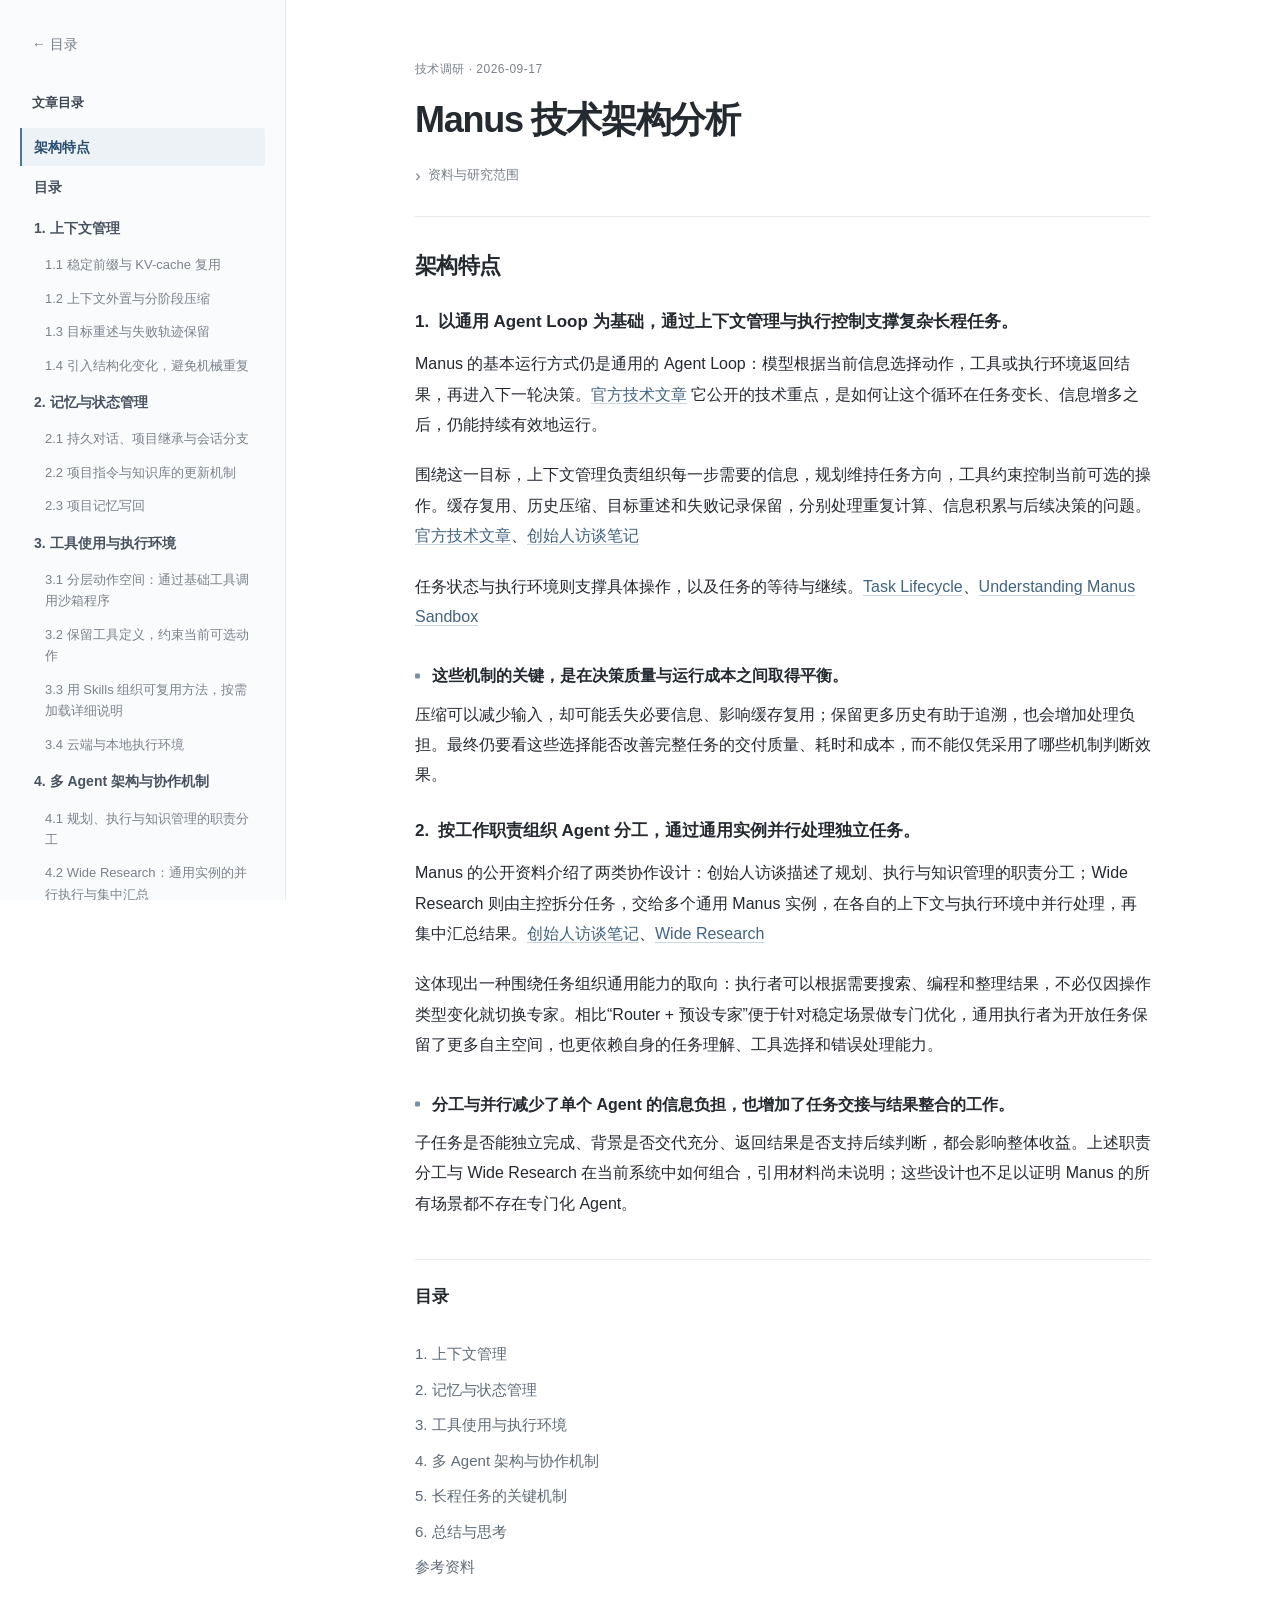
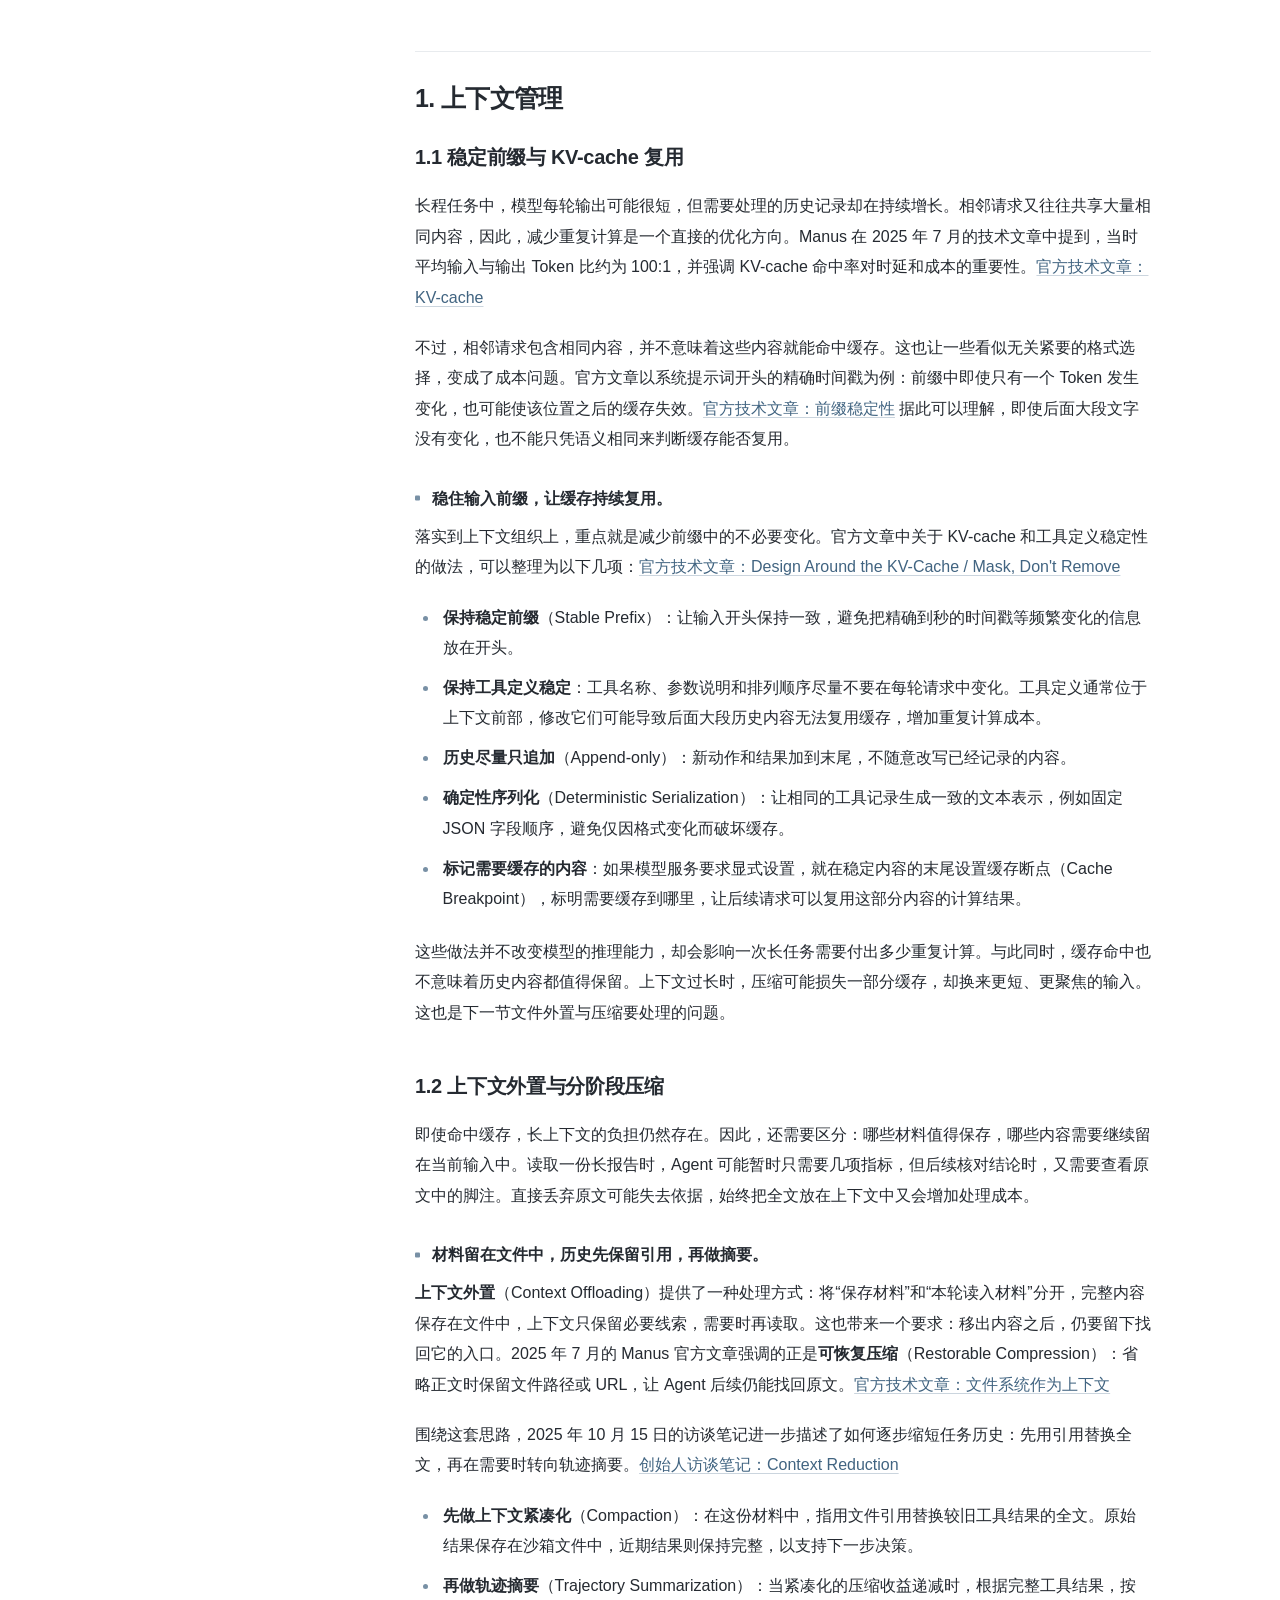
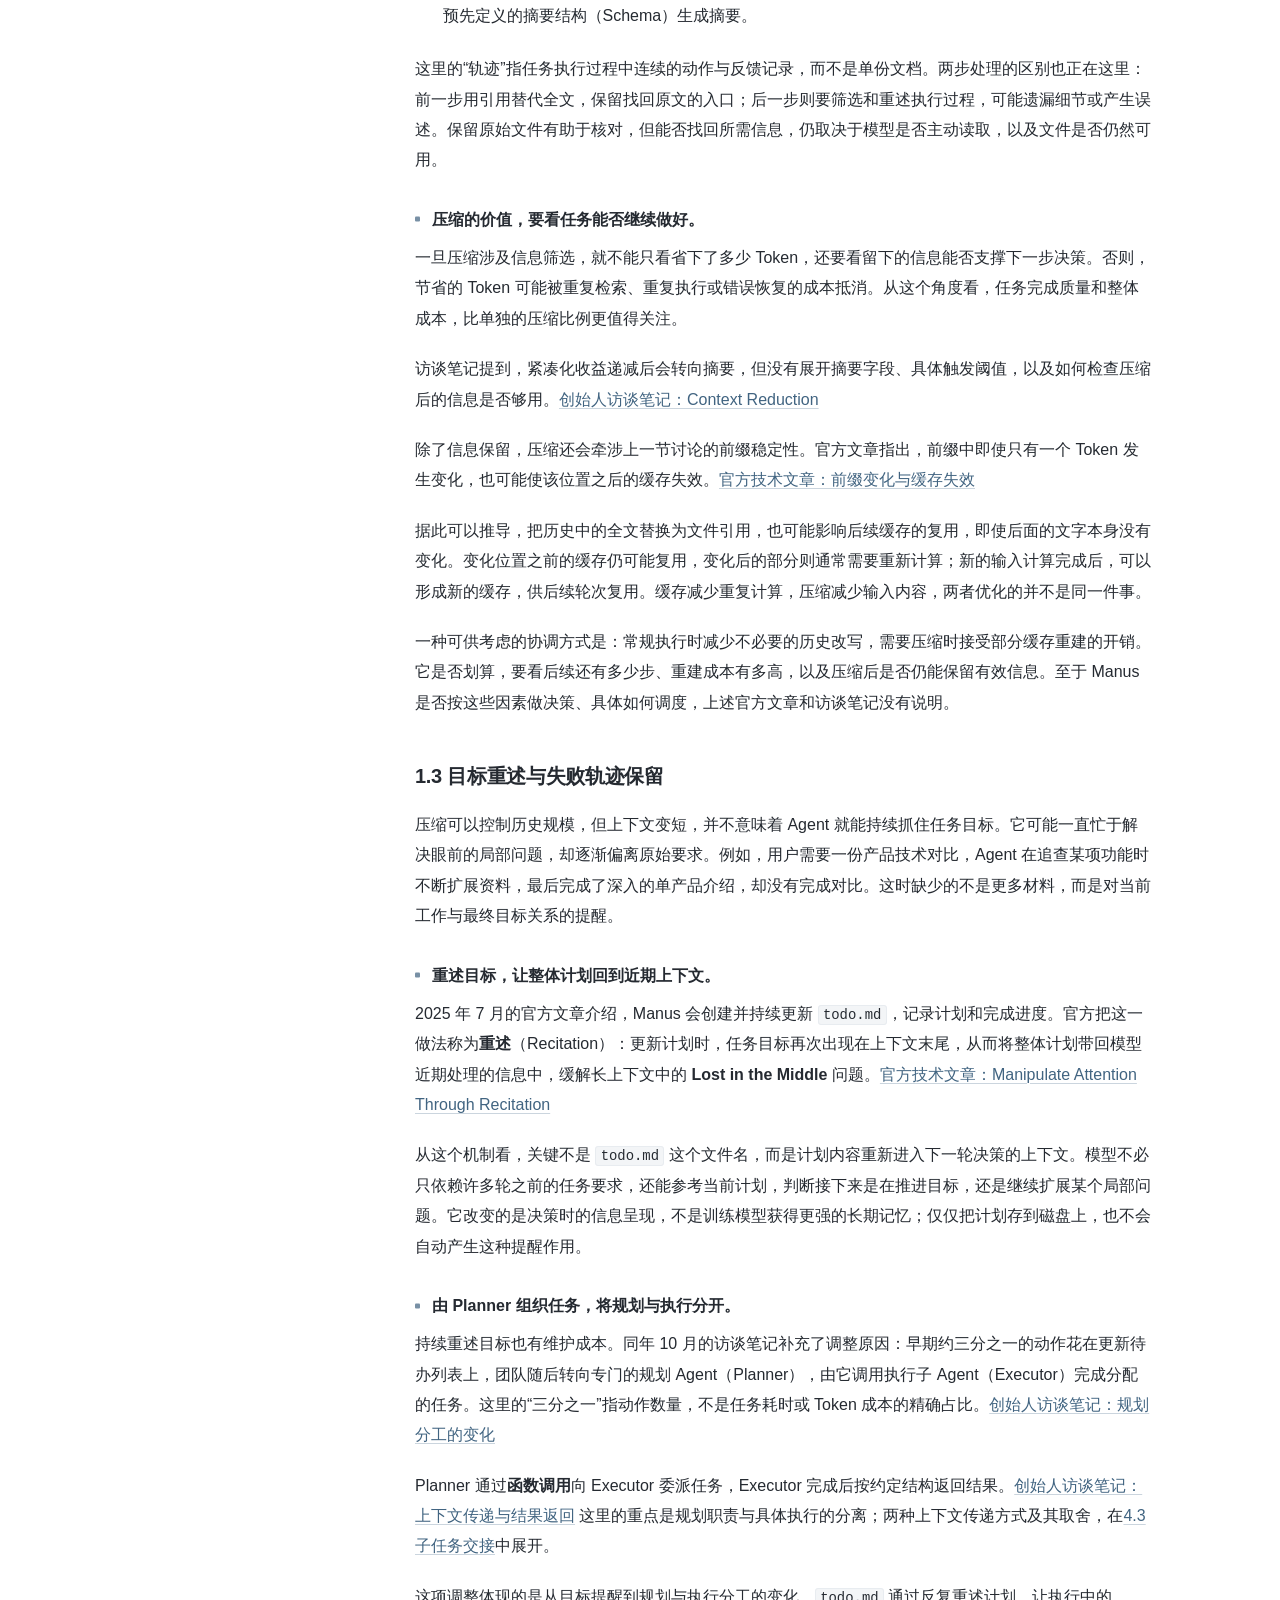
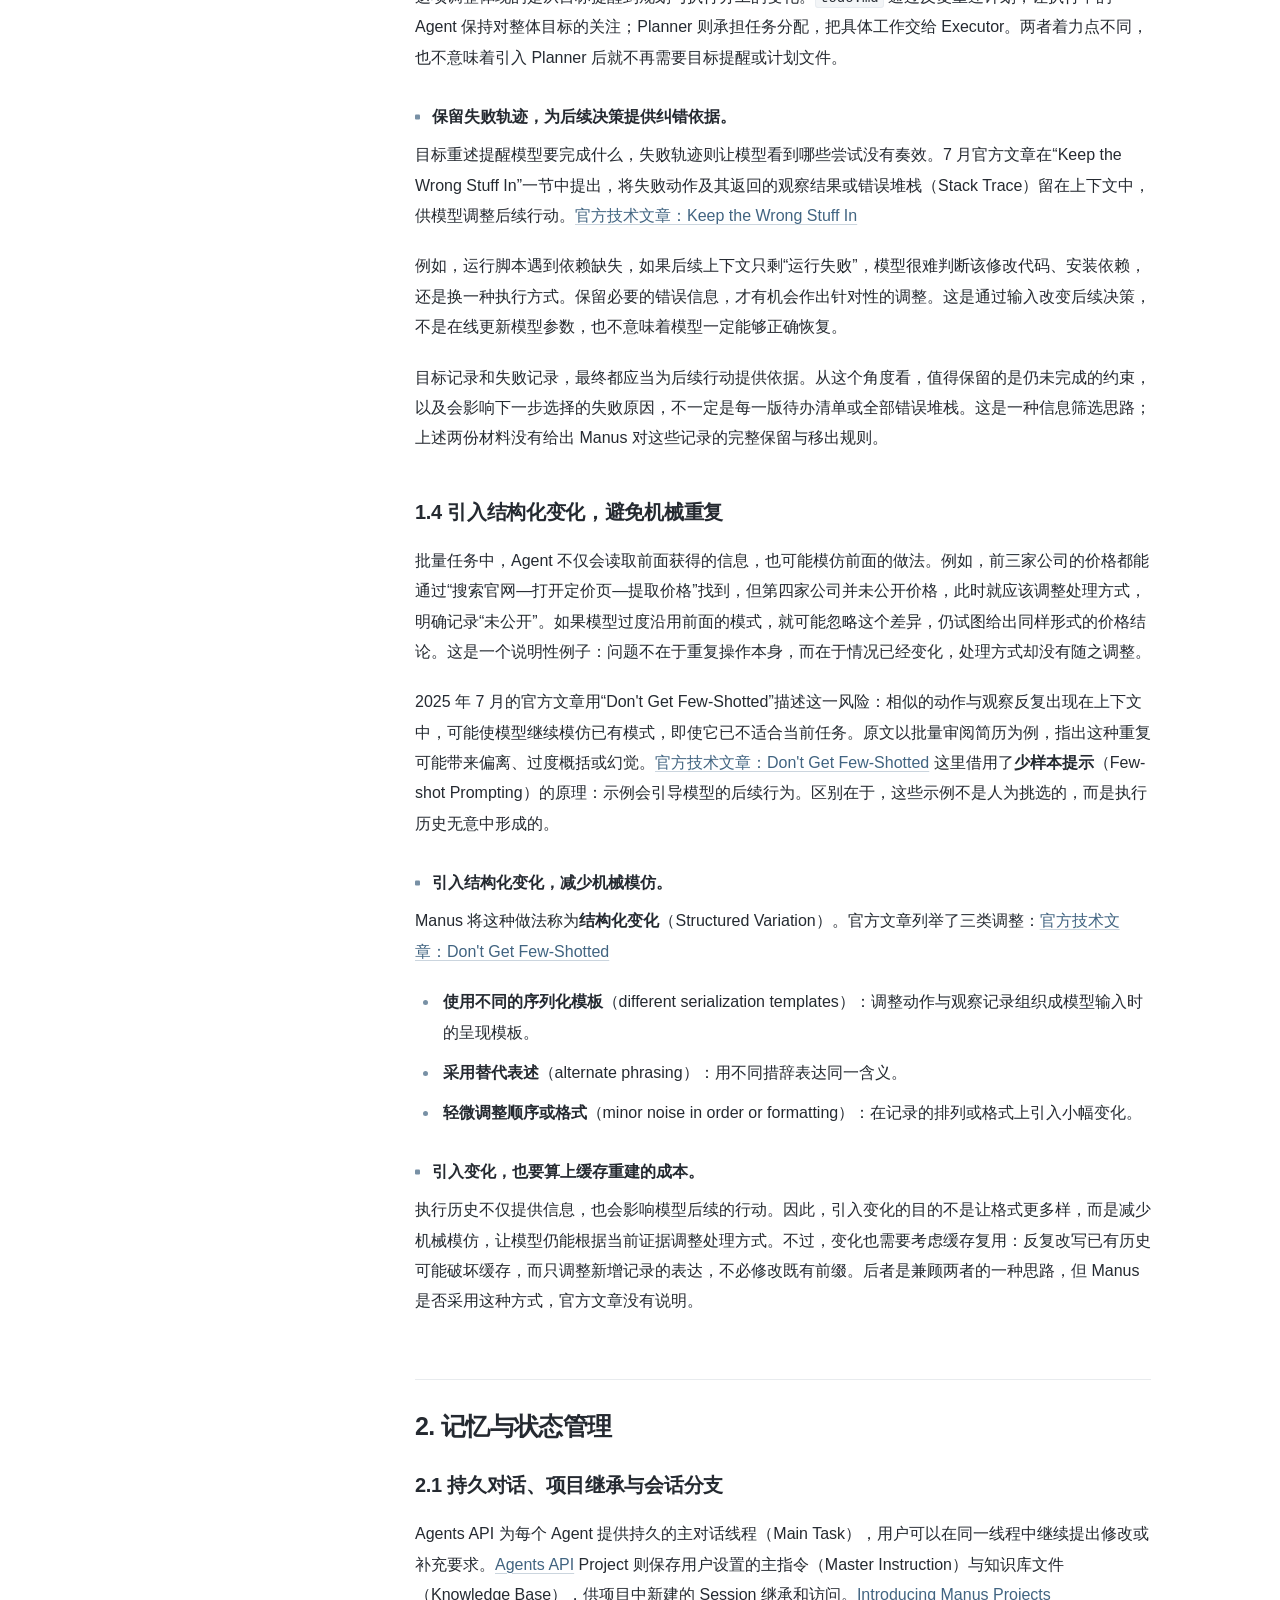
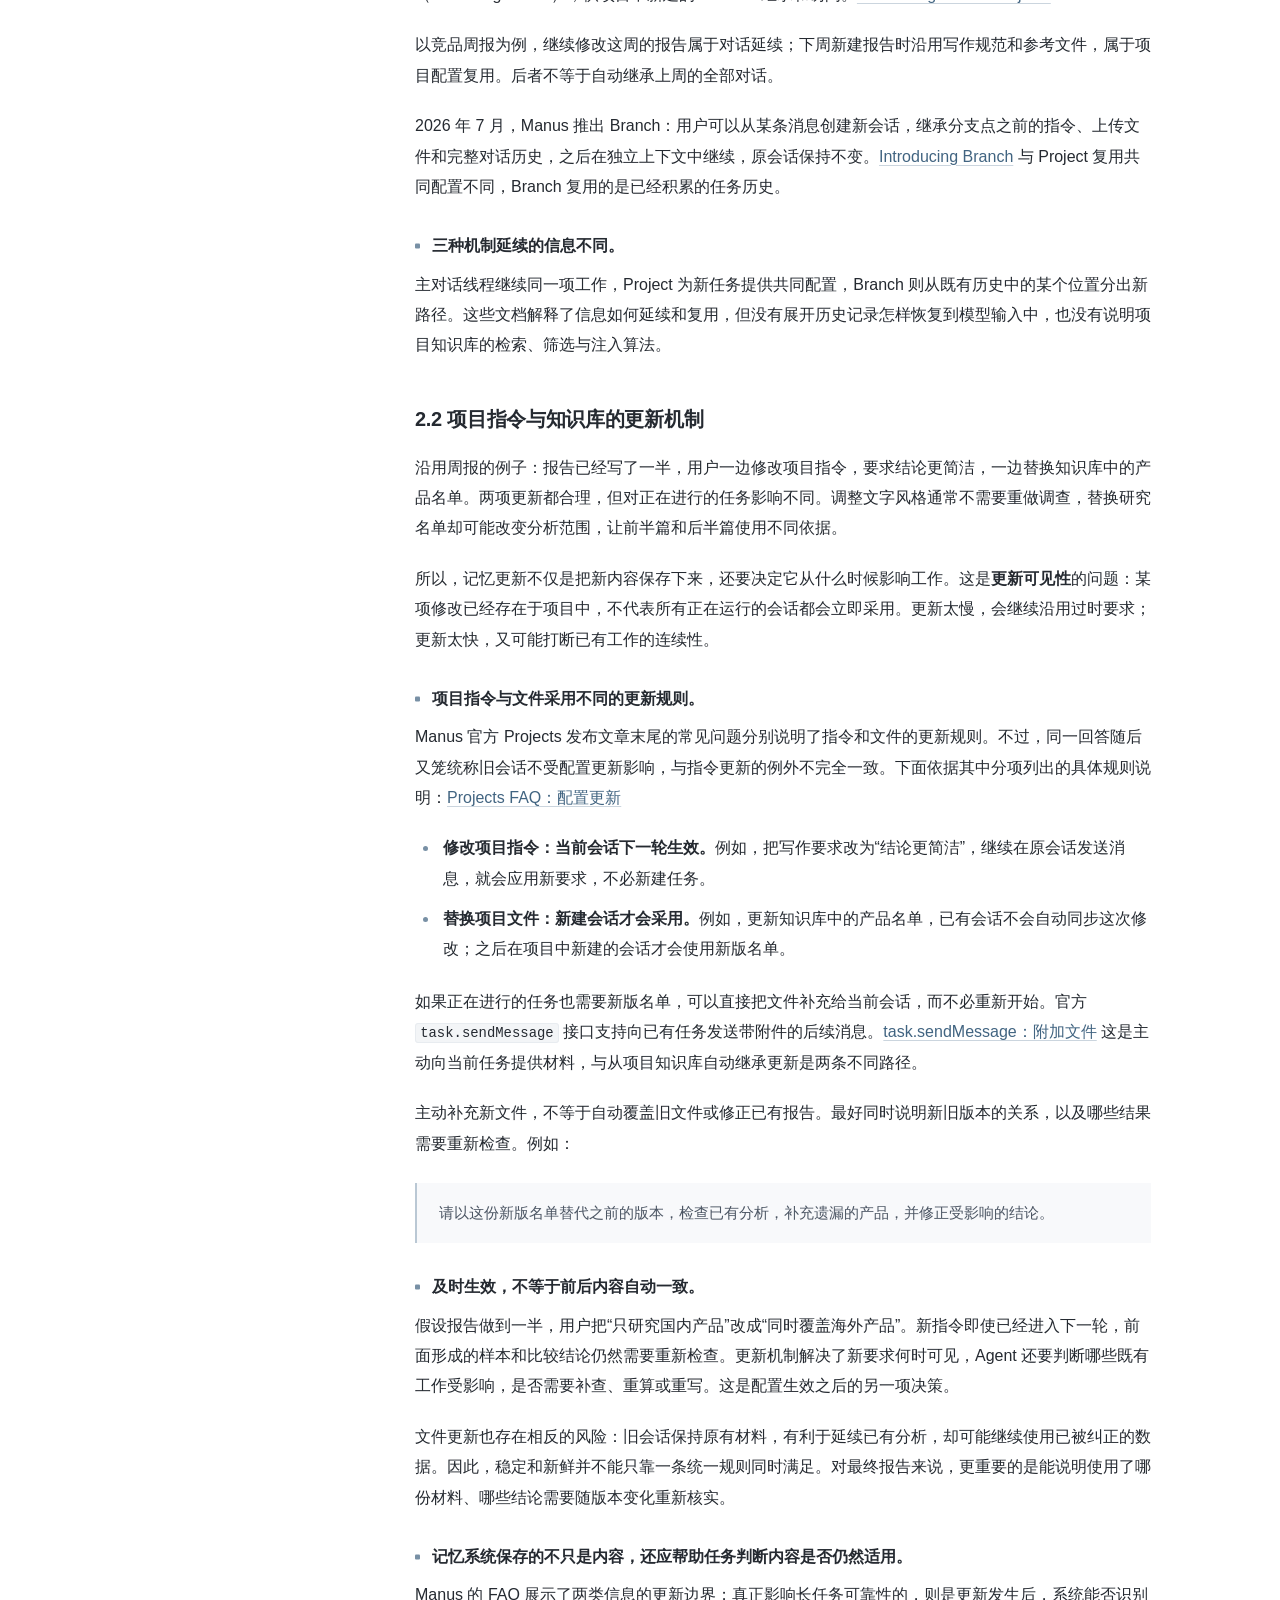
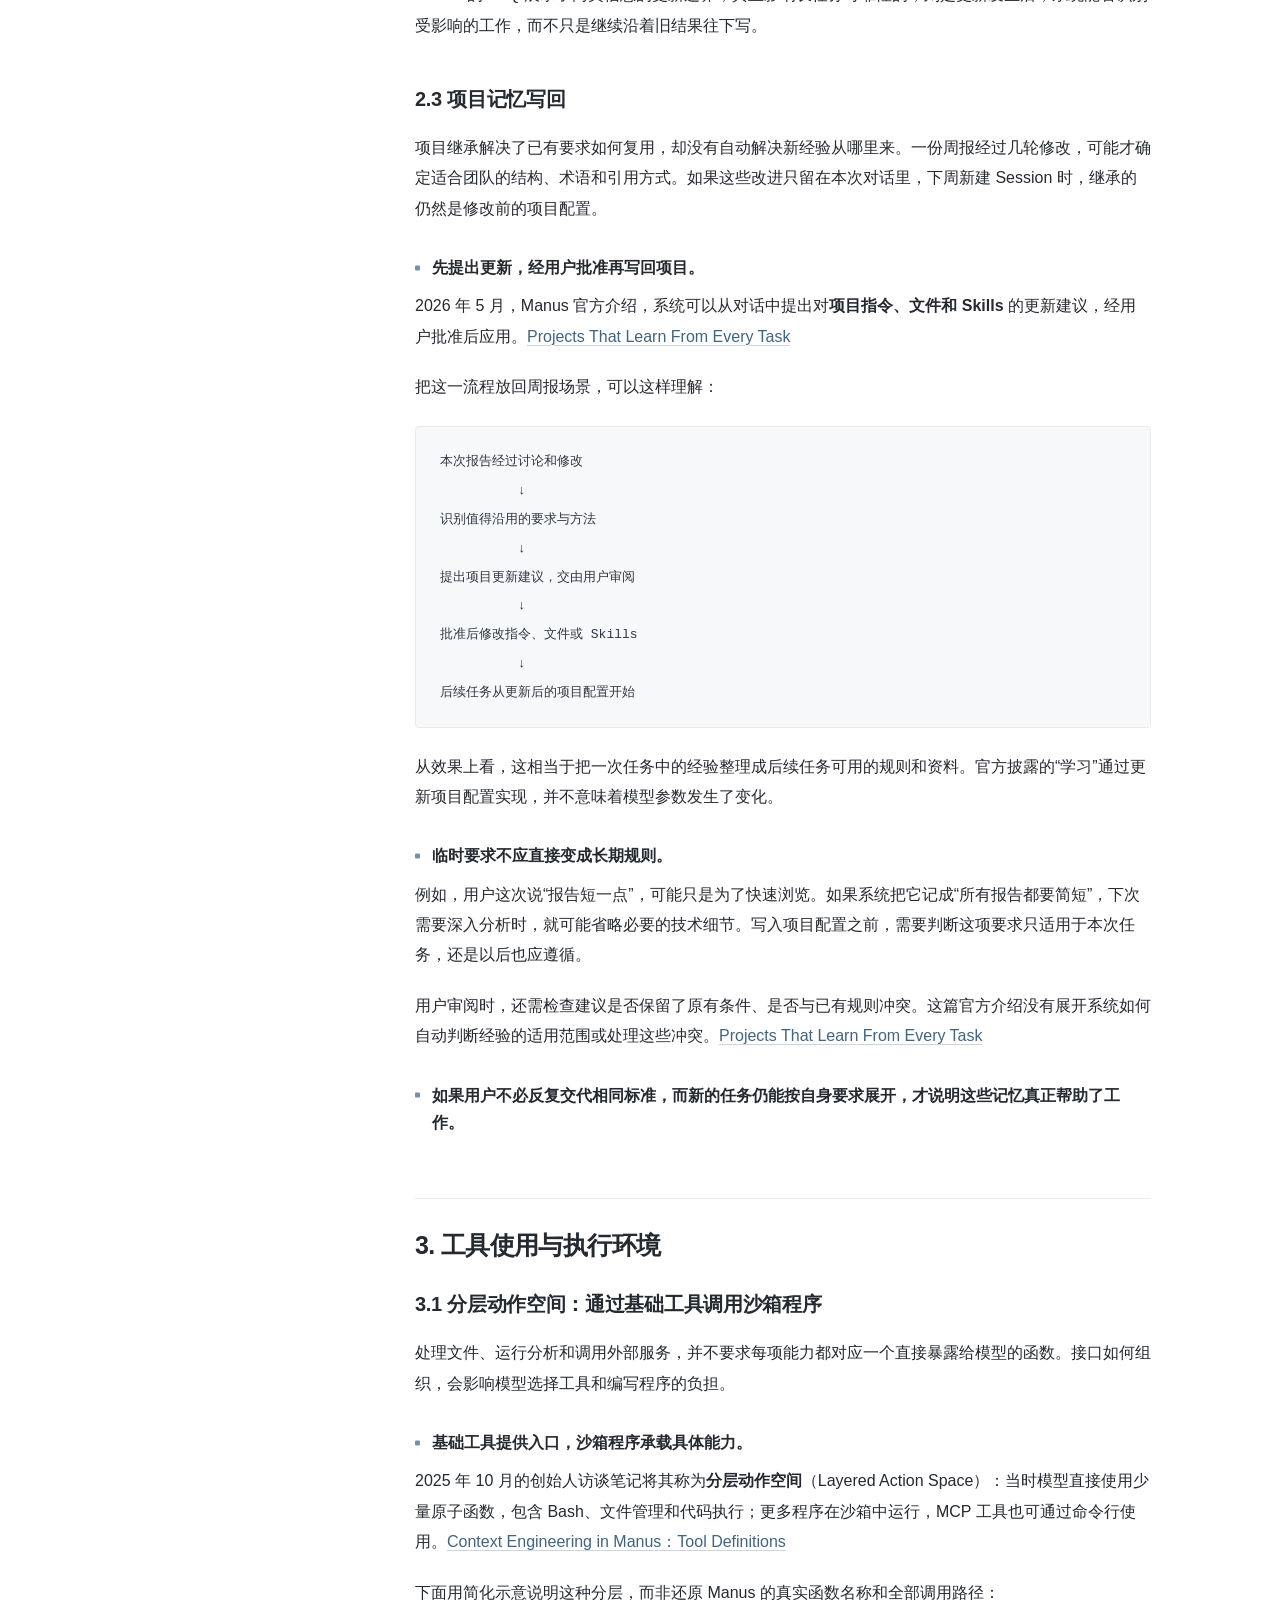
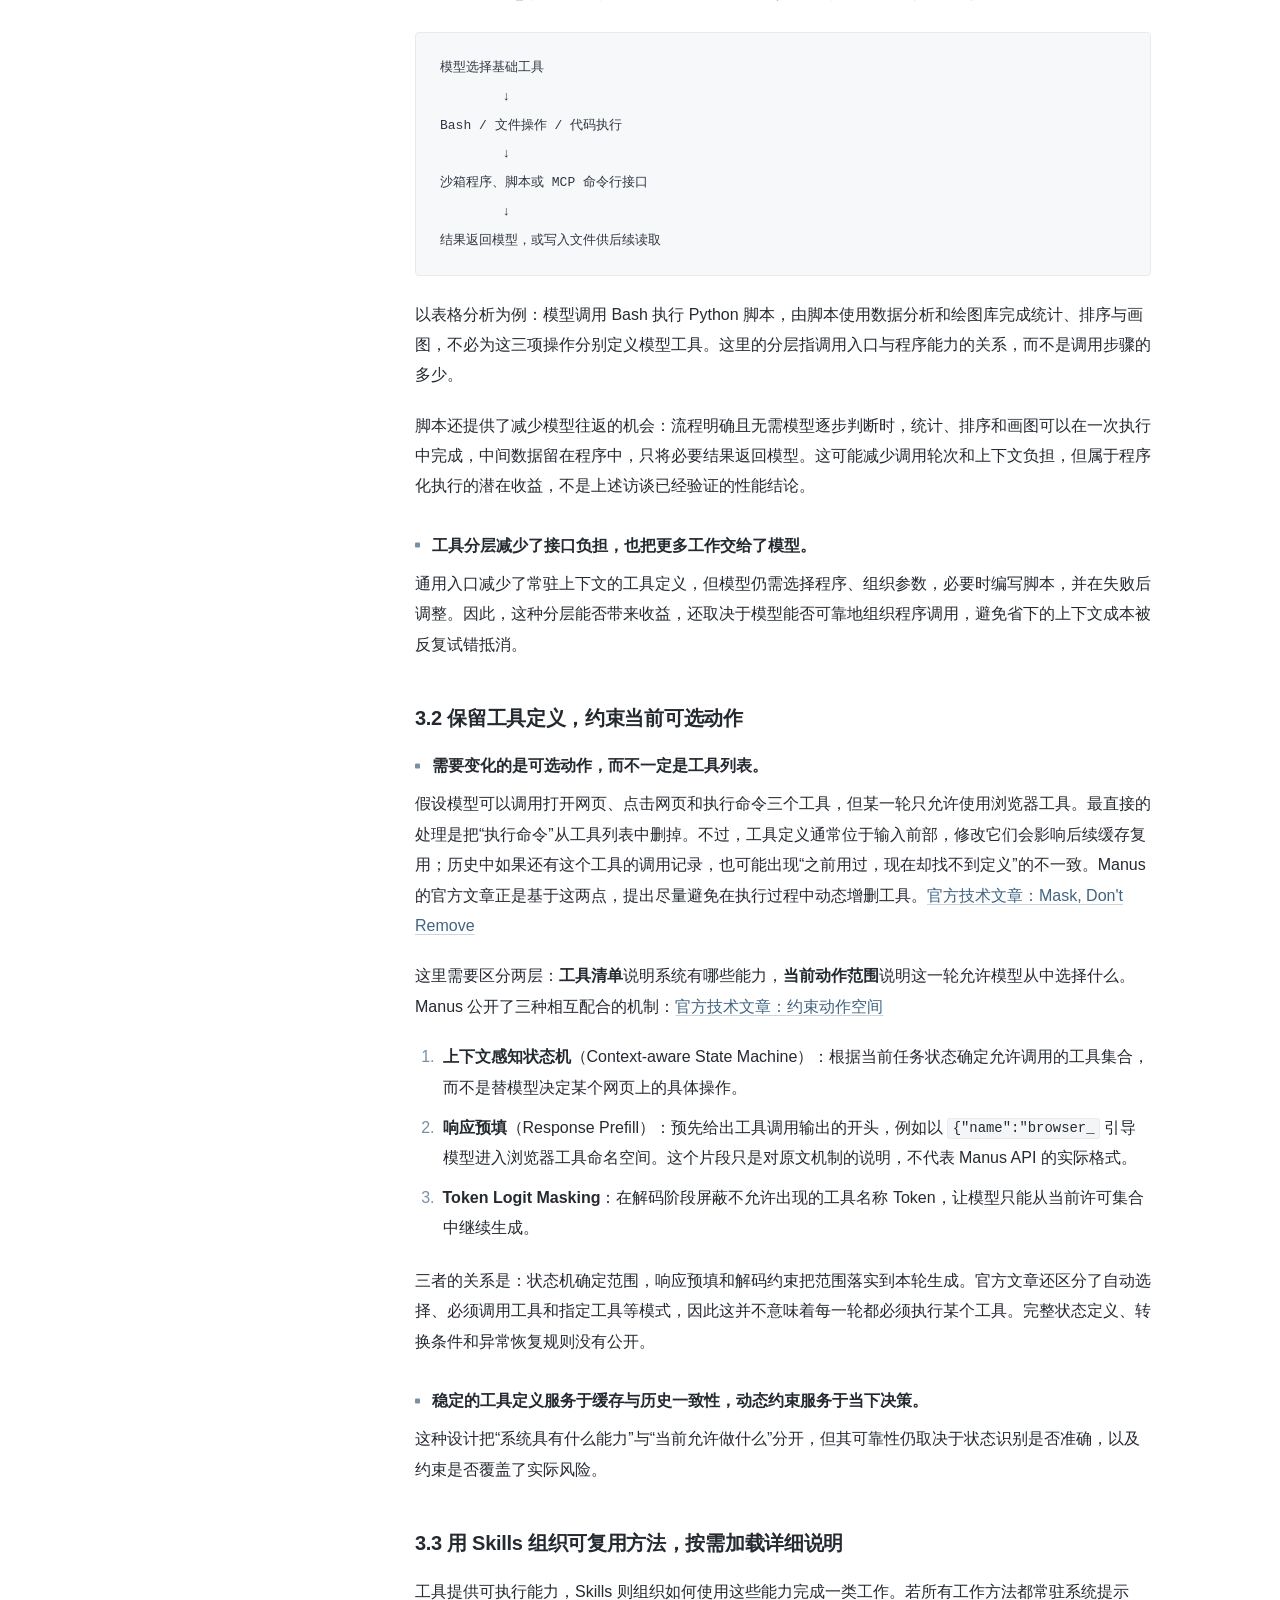
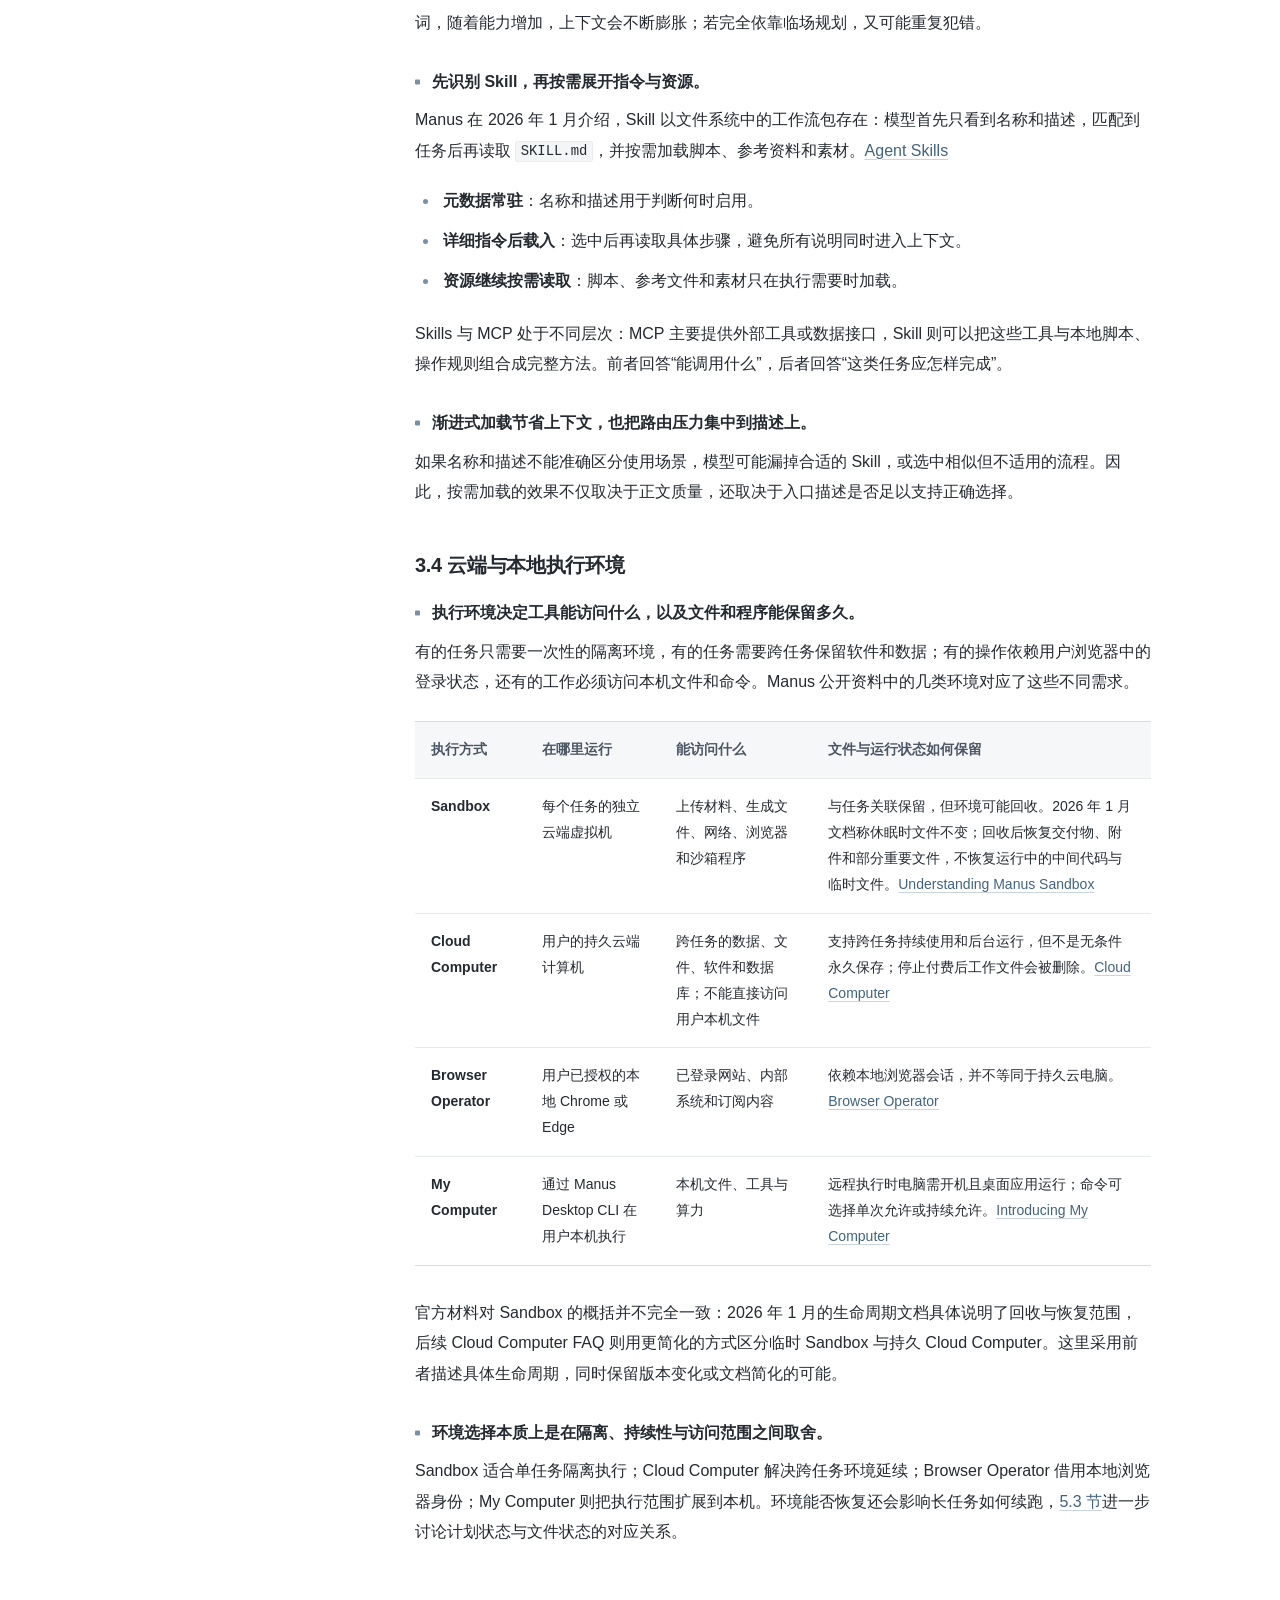
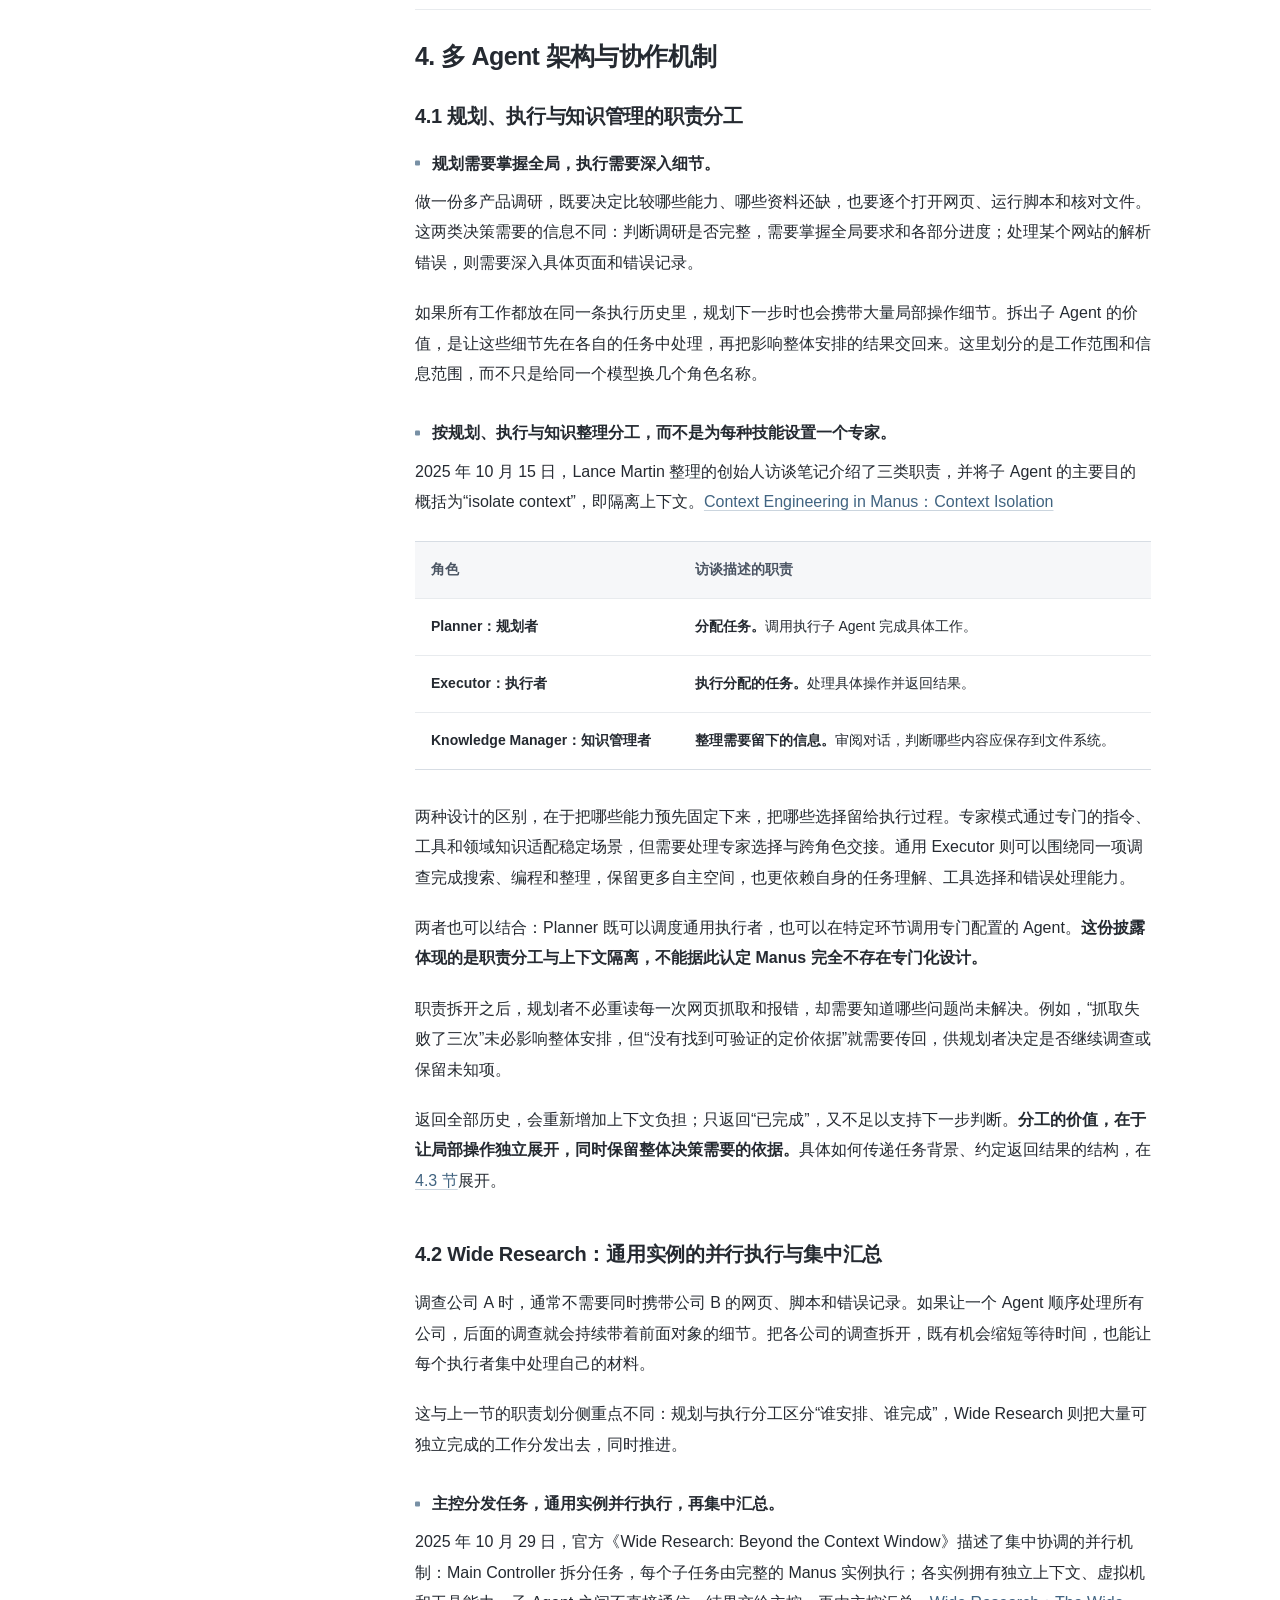
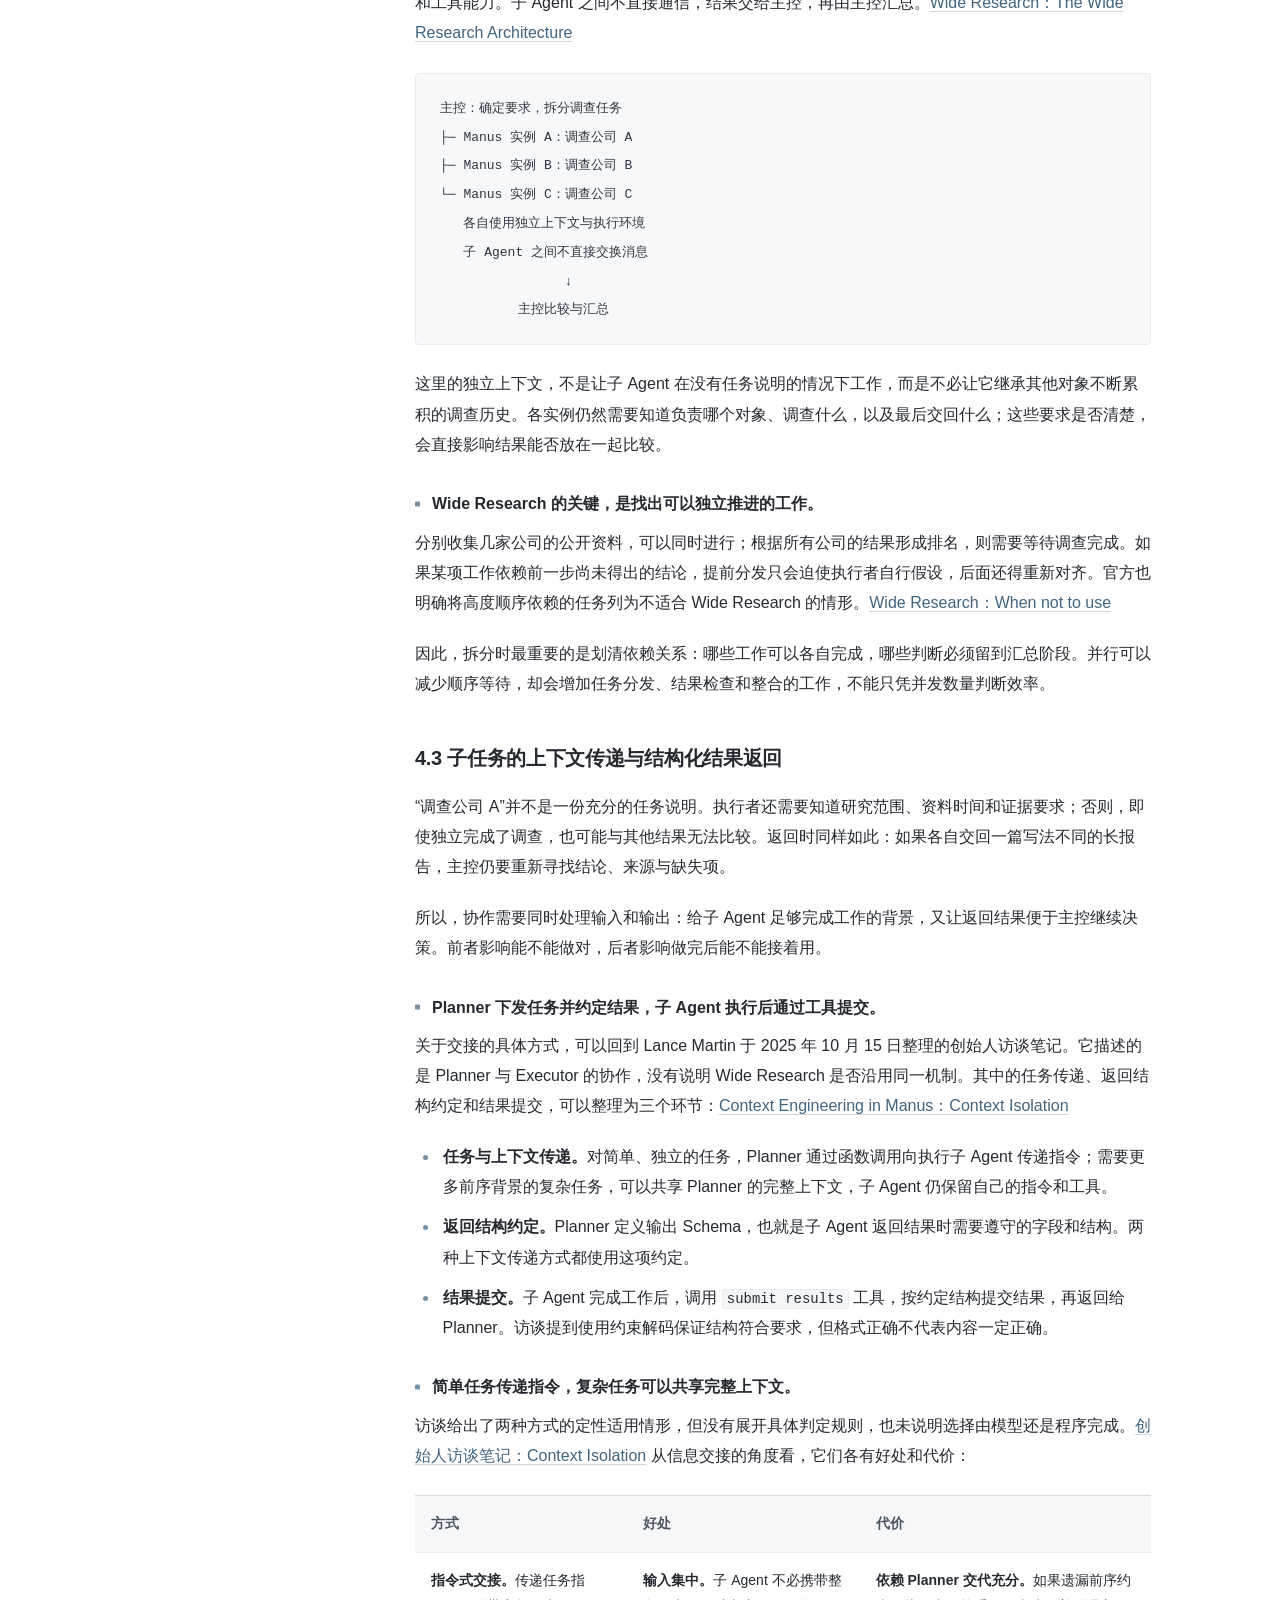
==== manus/manus.html @ bad1321a "Rename manus.html to manus/manus.html" ====
<!doctype html>
<html lang="zh-CN">
<head>
  <meta charset="utf-8">
  <meta name="viewport" content="width=device-width, initial-scale=1">
  <meta name="description" content="Manus 技术架构分析：上下文、记忆、工具、执行环境、多 Agent 与长程任务机制。">
  <title>Manus 技术架构分析</title>
  <style>
    :root{--bg:#fff;--sidebar:#f7f8fa;--ink:#20242a;--muted:#6b7280;--line:#e5e7eb;--accent:#2563eb;--soft:#f4f7fb;--code:#f3f4f6;--sans:"PingFang SC","Noto Sans SC","Microsoft YaHei",sans-serif}
    *{box-sizing:border-box}html{scroll-behavior:smooth;scroll-padding-top:24px}body{margin:0;background:var(--bg);color:var(--ink);font-family:var(--sans);font-size:16px;line-height:1.78}
    .progress{position:fixed;inset:0 auto auto 0;height:2px;width:0;background:var(--accent);z-index:50}
    .layout{display:grid;grid-template-columns:340px minmax(0,1fr);min-height:100vh}
    aside{position:sticky;top:0;height:100vh;padding:28px 22px;background:var(--sidebar);border-right:1px solid var(--line);overflow:auto}
    .brand{margin-bottom:24px}.mark{display:none}.brand strong{font-size:15px;font-weight:650}.brand small{display:block;color:var(--muted);font-size:12px;margin-top:2px}
    .side-label{margin:20px 0 8px;color:#9ca3af;font-size:11px;font-weight:600;letter-spacing:.08em;text-transform:uppercase}.toc{display:flex;flex-direction:column}.toc a{display:block;color:#667085;text-decoration:none;border-left:2px solid transparent;padding:6px 8px 6px 11px;font-size:13px;line-height:1.45;white-space:nowrap;overflow:hidden;text-overflow:ellipsis}.toc a.sub{padding-left:22px;font-size:12px}.toc a:hover,.toc a.active{color:var(--accent);border-color:var(--accent);background:#edf3ff}
    .side-actions{margin-top:22px}.side-actions button{width:100%;background:#fff;border:1px solid var(--line);color:#4b5563;border-radius:5px;padding:8px;font:inherit;font-size:12px;cursor:pointer}.side-actions button:hover{border-color:#b7c2d0;color:var(--ink)}
    main{min-width:0;padding:64px 6vw 100px}.article{max-width:800px;margin:0 auto}
    .document-header{padding-bottom:34px;border-bottom:1px solid var(--line);margin-bottom:42px}.eyebrow{margin:0 0 12px;color:var(--accent);font-size:13px;font-weight:600}.scope{margin:18px 0 0;max-width:740px;color:var(--muted);font-size:14px;line-height:1.7}.scope strong{color:#4b5563}
    h1{font-size:clamp(2rem,4vw,2.8rem);font-weight:700;letter-spacing:-.035em;line-height:1.22;margin:0}
    h2{font-size:1.65rem;line-height:1.35;margin:72px 0 24px;padding-top:16px;border-top:1px solid var(--line)}h2::before{content:attr(data-index);display:inline-block;color:#9ca3af;font:600 12px/1 var(--sans);letter-spacing:.06em;margin-right:10px;vertical-align:middle}
    h3{font-size:1.18rem;line-height:1.45;margin:48px 0 16px}p{margin:0 0 1.2em}strong{font-weight:650}
    a{color:#1d4ed8;text-decoration-color:#bfdbfe;text-underline-offset:3px}a:hover{text-decoration-color:currentColor}
    blockquote{margin:24px 0;padding:14px 18px;border-left:3px solid #9ca3af;background:var(--soft);color:#4b5563}blockquote p:last-child{margin-bottom:0}
    ul,ol{padding-left:1.45rem;margin:0 0 1.4rem}li{padding-left:.22rem;margin:.4rem 0}li::marker{color:#9ca3af}
    code{font-family:"SFMono-Regular",Consolas,monospace;font-size:.88em;background:var(--code);border-radius:4px;padding:.15em .36em}pre{background:#f6f7f9;color:#303641;padding:20px;border:1px solid var(--line);border-radius:6px;overflow:auto;line-height:1.65;margin:24px 0}pre code{background:transparent;padding:0;font-size:13px}
    .table-wrap{overflow:auto;margin:24px 0 32px;border:1px solid var(--line);border-radius:6px}table{width:100%;border-collapse:collapse;min-width:620px;font-size:.91rem;line-height:1.6}th{background:#f6f7f9;text-align:left;font-weight:650}th,td{padding:12px 14px;border-bottom:1px solid var(--line);vertical-align:top}tbody tr:last-child td{border-bottom:0}
    #架构特点{margin-top:0;border-top:0;padding-top:0;font-size:1.4rem}.insight-list{list-style:none;padding:0;margin:30px 0 10px}.insight-list>li{padding:0;color:var(--ink);font-size:1.05rem}.insight-list>li::before{content:attr(data-index);display:inline-block;margin-right:10px;color:var(--accent);font-size:12px;font-weight:700}.insight-list+ p{margin-top:0}#目录{font-size:1.1rem;margin-top:54px}#目录+ul{columns:2;column-gap:30px;padding-left:1.2rem;font-size:14px}
    .backtop{position:fixed;right:22px;bottom:22px;width:38px;height:38px;border:1px solid var(--line);border-radius:50%;background:#fff;color:#4b5563;cursor:pointer;opacity:0;transform:translateY(8px);transition:.2s}.backtop.show{opacity:1;transform:none}
    @media(max-width:900px){.layout{display:block}aside{position:relative;height:auto;padding:15px 20px;border-right:0;border-bottom:1px solid var(--line)}.brand{margin:0}.side-label,.toc{display:none}.side-actions{position:absolute;right:16px;top:8px;margin:0;width:105px}main{padding:42px 22px 70px}}
    @media(max-width:560px){body{font-size:16px}.brand small{display:none}main{padding:34px 18px 60px}.document-header{padding-bottom:28px;margin-bottom:34px}h1{font-size:2rem}h2{font-size:1.45rem;margin-top:58px}h3{margin-top:40px}.table-wrap{margin-left:-8px;margin-right:-8px}#目录+ul{columns:1}.backtop{right:12px;bottom:12px}}
    @media print{.progress,aside,.backtop{display:none}.layout{display:block}main{padding:0}.article{max-width:none;padding:18mm}a{color:inherit;text-decoration:none}h2,h3{break-after:avoid}.table-wrap,pre,blockquote{break-inside:avoid}}
  
h2+h3{margin-top:28px}h2::before{display:none}.insight-list>li{display:flex;align-items:baseline;gap:.5em}.insight-list>li::before{display:block;flex:none;content:attr(data-index);font:inherit;font-weight:650;color:inherit;margin:0}#目录+ul{columns:1}.home-link{display:block;margin-bottom:22px;color:var(--muted);font-size:14px;text-decoration:none}.contents>summary{display:none}.toc a{white-space:normal;font-size:14px;line-height:1.5}.toc a.sub{font-size:13px}.side-label{font-size:12px}.skip-link{position:fixed;top:-80px;left:12px;z-index:100;background:white;padding:12px}.skip-link:focus{top:8px}a:focus-visible,button:focus-visible,summary:focus-visible{outline:2px solid var(--accent);outline-offset:3px}.backtop:not(.show){visibility:hidden}.article a{overflow-wrap:anywhere}
@media(max-width:900px){.home-link{margin-bottom:10px}.side-actions{top:22px}.contents>summary{display:block;cursor:pointer;font-size:14px;padding-top:12px}.contents .toc{display:flex;margin-top:12px;max-height:45vh;overflow:auto}.contents:not([open]) .toc{display:none}}
/* Reading rhythm: distinguish chapters, subsections, and in-paragraph signposts. */
.article{max-width:740px;line-height:1.85}.article>p{margin-bottom:1.25em}.article h2{font-size:26px;line-height:1.45;margin-top:64px;margin-bottom:24px;padding-top:24px}.article h3{font-size:20px;line-height:1.55;margin-top:44px;margin-bottom:18px;font-weight:650}.article h2+h3{margin-top:24px}.article>.lead-statement{margin-top:28px;margin-bottom:10px;line-height:1.7}.article h3+.lead-statement{margin-top:0}.article a{color:#3e638a;text-decoration-color:#cbd6e0;text-decoration-thickness:1px;text-underline-offset:3px}.article a:hover{color:#174f88;text-decoration-color:currentColor}.article li{margin:.65em 0}.article .insight-list>li{margin:0}.table-wrap{border-radius:3px;border-left:0;border-right:0}.article th,.article td{padding:14px 16px}.article th{background:#f5f6f8}.side-actions button{font-size:13px;white-space:nowrap}.contents>summary{list-style:revert}.toc a:not(.sub){font-weight:600}.toc a.sub{color:#667085}.toc a.active{color:var(--accent)}
@media(max-width:900px){.side-actions{width:auto;right:20px}.side-actions button{padding:8px 12px}.article{max-width:700px}}
@media(max-width:560px){.article h2{font-size:23px;margin-top:52px}.article h3{font-size:19px;margin-top:36px}.article h2+h3{margin-top:22px}.article{line-height:1.85}.table-wrap{margin-left:0;margin-right:0}.article pre{font-size:14px;padding:16px}}
@media print{.article{max-width:none}.article a{color:inherit}}
@media(prefers-reduced-motion:reduce){html{scroll-behavior:auto}.backtop{transition:none}}
</style>
<link rel="icon" href="../favicon.svg" type="image/svg+xml"><link rel="stylesheet" href="../editorial.css"></head>
<body><a class="skip-link" href="#main">跳到正文</a>
  <div class="progress" aria-hidden="true"></div>
  <div class="layout">
    <aside>
      <a class="home-link" href="../index.html">← 目录</a>
      <div class="side-label">文章目录</div>
      <details class="contents" open><summary>文章目录</summary><nav class="toc" aria-label="文章目录"><a href="#架构特点" class="">架构特点</a><a href="#目录" class="">目录</a><a href="#1-上下文管理" class="">1. 上下文管理</a><a href="#11-稳定前缀与-kv-cache-复用" class="sub">1.1 稳定前缀与 KV-cache 复用</a><a href="#12-上下文外置与分阶段压缩" class="sub">1.2 上下文外置与分阶段压缩</a><a href="#13-目标重述与失败轨迹保留" class="sub">1.3 目标重述与失败轨迹保留</a><a href="#14-引入结构化变化避免机械重复" class="sub">1.4 引入结构化变化，避免机械重复</a><a href="#2-记忆与状态管理" class="">2. 记忆与状态管理</a><a href="#21-持久对话项目继承与会话分支" class="sub">2.1 持久对话、项目继承与会话分支</a><a href="#22-项目指令与知识库的更新机制" class="sub">2.2 项目指令与知识库的更新机制</a><a href="#23-项目记忆写回" class="sub">2.3 项目记忆写回</a><a href="#3-工具使用与执行环境" class="">3. 工具使用与执行环境</a><a href="#31-分层动作空间通过基础工具调用沙箱程序" class="sub">3.1 分层动作空间：通过基础工具调用沙箱程序</a><a href="#32-保留工具定义约束当前可选动作" class="sub">3.2 保留工具定义，约束当前可选动作</a><a href="#33-用-skills-组织可复用方法按需加载详细说明" class="sub">3.3 用 Skills 组织可复用方法，按需加载详细说明</a><a href="#34-云端与本地执行环境" class="sub">3.4 云端与本地执行环境</a><a href="#4-多-agent-架构与协作机制" class="">4. 多 Agent 架构与协作机制</a><a href="#41-规划执行与知识管理的职责分工" class="sub">4.1 规划、执行与知识管理的职责分工</a><a href="#42-wide-research通用实例的并行执行与集中汇总" class="sub">4.2 Wide Research：通用实例的并行执行与集中汇总</a><a href="#43-子任务的上下文传递与结构化结果返回" class="sub">4.3 子任务的上下文传递与结构化结果返回</a><a href="#5-长程任务的关键机制" class="">5. 长程任务的关键机制</a><a href="#51-任务规划上下文管理与执行反馈" class="sub">5.1 任务规划、上下文管理与执行反馈</a><a href="#52-用户交互信息补充与操作确认" class="sub">5.2 用户交互：信息补充与操作确认</a><a href="#53-进度保留与任务恢复" class="sub">5.3 进度保留与任务恢复</a><a href="#54-周期执行与上下文复用" class="sub">5.4 周期执行与上下文复用</a><a href="#6-总结与思考" class="">6. 总结与思考</a><a href="#参考资料" class="">参考资料</a><a href="#manus-官方技术与产品资料" class="sub">Manus 官方技术与产品资料</a><a href="#manus-api-文档" class="sub">Manus API 文档</a><a href="#创始人访谈笔记与补充参考" class="sub">创始人访谈笔记与补充参考</a></nav></details>
      
    </aside>
    <main id="main"><article class="article"><header class="document-header"><p class="eyebrow">技术调研 · 2026-09-17</p><h1 id="manus-技术架构分析">Manus 技术架构分析</h1><details class="research-scope"><summary>资料与研究范围</summary><p class="scope">使用 Manus 官方技术博客、产品文档和开放 API 文档，并参考 Lance Martin 整理的创始人访谈笔记；访谈笔记按其发表时间引用，不视为当前完整架构的确认。未登录产品、未读取浏览器 Cookie、未进行付费黑盒测试。</p></details></header><h2 id="架构特点">架构特点</h2>
<ol>
<li><strong>以通用 Agent Loop 为基础，通过上下文管理与执行控制支撑复杂长程任务。</strong></li>
</ol>
<p>Manus 的基本运行方式仍是通用的 Agent Loop：模型根据当前信息选择动作，工具或执行环境返回结果，再进入下一轮决策。<a href="https://manus.im/blog/Context-Engineering-for-AI-Agents-Lessons-from-Building-Manus" target="_blank" rel="noopener">官方技术文章</a> 它公开的技术重点，是如何让这个循环在任务变长、信息增多之后，仍能持续有效地运行。</p>
<p>围绕这一目标，上下文管理负责组织每一步需要的信息，规划维持任务方向，工具约束控制当前可选的操作。缓存复用、历史压缩、目标重述和失败记录保留，分别处理重复计算、信息积累与后续决策的问题。<a href="https://manus.im/blog/Context-Engineering-for-AI-Agents-Lessons-from-Building-Manus" target="_blank" rel="noopener">官方技术文章</a>、<a href="https://rlancemartin.github.io/2025/10/15/manus/" target="_blank" rel="noopener">创始人访谈笔记</a></p>
<p>任务状态与执行环境则支撑具体操作，以及任务的等待与继续。<a href="https://open.manus.ai/docs/v2/task-lifecycle" target="_blank" rel="noopener">Task Lifecycle</a>、<a href="https://manus.im/blog/manus-sandbox" target="_blank" rel="noopener">Understanding Manus Sandbox</a></p>
<p class="lead-statement"><strong>这些机制的关键，是在决策质量与运行成本之间取得平衡。</strong></p>
<p>压缩可以减少输入，却可能丢失必要信息、影响缓存复用；保留更多历史有助于追溯，也会增加处理负担。最终仍要看这些选择能否改善完整任务的交付质量、耗时和成本，而不能仅凭采用了哪些机制判断效果。</p>
<ol start="2">
<li><strong>按工作职责组织 Agent 分工，通过通用实例并行处理独立任务。</strong></li>
</ol>
<p>Manus 的公开资料介绍了两类协作设计：创始人访谈描述了规划、执行与知识管理的职责分工；Wide Research 则由主控拆分任务，交给多个通用 Manus 实例，在各自的上下文与执行环境中并行处理，再集中汇总结果。<a href="https://rlancemartin.github.io/2025/10/15/manus/" target="_blank" rel="noopener">创始人访谈笔记</a>、<a href="https://manus.im/blog/manus-wide-research-solve-context-problem" target="_blank" rel="noopener">Wide Research</a></p>
<p>这体现出一种围绕任务组织通用能力的取向：执行者可以根据需要搜索、编程和整理结果，不必仅因操作类型变化就切换专家。相比“Router + 预设专家”便于针对稳定场景做专门优化，通用执行者为开放任务保留了更多自主空间，也更依赖自身的任务理解、工具选择和错误处理能力。</p>
<p class="lead-statement"><strong>分工与并行减少了单个 Agent 的信息负担，也增加了任务交接与结果整合的工作。</strong></p>
<p>子任务是否能独立完成、背景是否交代充分、返回结果是否支持后续判断，都会影响整体收益。上述职责分工与 Wide Research 在当前系统中如何组合，引用材料尚未说明；这些设计也不足以证明 Manus 的所有场景都不存在专门化 Agent。</p>
<h2 id="目录">目录</h2>
<ul>
<li><a href="#1-%E4%B8%8A%E4%B8%8B%E6%96%87%E7%AE%A1%E7%90%86">1. 上下文管理</a></li>
<li><a href="#2-%E8%AE%B0%E5%BF%86%E4%B8%8E%E7%8A%B6%E6%80%81%E7%AE%A1%E7%90%86">2. 记忆与状态管理</a></li>
<li><a href="#3-%E5%B7%A5%E5%85%B7%E4%BD%BF%E7%94%A8%E4%B8%8E%E6%89%A7%E8%A1%8C%E7%8E%AF%E5%A2%83">3. 工具使用与执行环境</a></li>
<li><a href="#4-%E5%A4%9A-agent-%E6%9E%B6%E6%9E%84%E4%B8%8E%E5%8D%8F%E4%BD%9C%E6%9C%BA%E5%88%B6">4. 多 Agent 架构与协作机制</a></li>
<li><a href="#5-%E9%95%BF%E7%A8%8B%E4%BB%BB%E5%8A%A1%E7%9A%84%E5%85%B3%E9%94%AE%E6%9C%BA%E5%88%B6">5. 长程任务的关键机制</a></li>
<li><a href="#6-%E6%80%BB%E7%BB%93%E4%B8%8E%E6%80%9D%E8%80%83">6. 总结与思考</a></li>
<li><a href="#%E5%8F%82%E8%80%83%E8%B5%84%E6%96%99">参考资料</a></li>
</ul>
<h2 id="1-上下文管理">1. 上下文管理</h2>

<h3 id="11-稳定前缀与-kv-cache-复用">1.1 稳定前缀与 KV-cache 复用</h3>
<p>长程任务中，模型每轮输出可能很短，但需要处理的历史记录却在持续增长。相邻请求又往往共享大量相同内容，因此，减少重复计算是一个直接的优化方向。Manus 在 2025 年 7 月的技术文章中提到，当时平均输入与输出 Token 比约为 100:1，并强调 KV-cache 命中率对时延和成本的重要性。<a href="https://manus.im/blog/Context-Engineering-for-AI-Agents-Lessons-from-Building-Manus" target="_blank" rel="noopener">官方技术文章：KV-cache</a></p>
<p>不过，相邻请求包含相同内容，并不意味着这些内容就能命中缓存。这也让一些看似无关紧要的格式选择，变成了成本问题。官方文章以系统提示词开头的精确时间戳为例：前缀中即使只有一个 Token 发生变化，也可能使该位置之后的缓存失效。<a href="https://manus.im/blog/Context-Engineering-for-AI-Agents-Lessons-from-Building-Manus" target="_blank" rel="noopener">官方技术文章：前缀稳定性</a> 据此可以理解，即使后面大段文字没有变化，也不能只凭语义相同来判断缓存能否复用。</p>
<p class="lead-statement"><strong>稳住输入前缀，让缓存持续复用。</strong></p>
<p>落实到上下文组织上，重点就是减少前缀中的不必要变化。官方文章中关于 KV-cache 和工具定义稳定性的做法，可以整理为以下几项：<a href="https://manus.im/blog/Context-Engineering-for-AI-Agents-Lessons-from-Building-Manus" target="_blank" rel="noopener">官方技术文章：Design Around the KV-Cache / Mask, Don't Remove</a></p>
<ul>
<li><strong>保持稳定前缀</strong>（Stable Prefix）：让输入开头保持一致，避免把精确到秒的时间戳等频繁变化的信息放在开头。</li>
<li><strong>保持工具定义稳定</strong>：工具名称、参数说明和排列顺序尽量不要在每轮请求中变化。工具定义通常位于上下文前部，修改它们可能导致后面大段历史内容无法复用缓存，增加重复计算成本。</li>
<li><strong>历史尽量只追加</strong>（Append-only）：新动作和结果加到末尾，不随意改写已经记录的内容。</li>
<li><strong>确定性序列化</strong>（Deterministic Serialization）：让相同的工具记录生成一致的文本表示，例如固定 JSON 字段顺序，避免仅因格式变化而破坏缓存。</li>
<li><strong>标记需要缓存的内容</strong>：如果模型服务要求显式设置，就在稳定内容的末尾设置缓存断点（Cache Breakpoint），标明需要缓存到哪里，让后续请求可以复用这部分内容的计算结果。</li>
</ul>
<p>这些做法并不改变模型的推理能力，却会影响一次长任务需要付出多少重复计算。与此同时，缓存命中也不意味着历史内容都值得保留。上下文过长时，压缩可能损失一部分缓存，却换来更短、更聚焦的输入。这也是下一节文件外置与压缩要处理的问题。</p>
<h3 id="12-上下文外置与分阶段压缩">1.2 上下文外置与分阶段压缩</h3>
<p>即使命中缓存，长上下文的负担仍然存在。因此，还需要区分：哪些材料值得保存，哪些内容需要继续留在当前输入中。读取一份长报告时，Agent 可能暂时只需要几项指标，但后续核对结论时，又需要查看原文中的脚注。直接丢弃原文可能失去依据，始终把全文放在上下文中又会增加处理成本。</p>
<p class="lead-statement"><strong>材料留在文件中，历史先保留引用，再做摘要。</strong></p>
<p><strong>上下文外置</strong>（Context Offloading）提供了一种处理方式：将“保存材料”和“本轮读入材料”分开，完整内容保存在文件中，上下文只保留必要线索，需要时再读取。这也带来一个要求：移出内容之后，仍要留下找回它的入口。2025 年 7 月的 Manus 官方文章强调的正是<strong>可恢复压缩</strong>（Restorable Compression）：省略正文时保留文件路径或 URL，让 Agent 后续仍能找回原文。<a href="https://manus.im/blog/Context-Engineering-for-AI-Agents-Lessons-from-Building-Manus" target="_blank" rel="noopener">官方技术文章：文件系统作为上下文</a></p>
<p>围绕这套思路，2025 年 10 月 15 日的访谈笔记进一步描述了如何逐步缩短任务历史：先用引用替换全文，再在需要时转向轨迹摘要。<a href="https://rlancemartin.github.io/2025/10/15/manus/" target="_blank" rel="noopener">创始人访谈笔记：Context Reduction</a></p>
<ul>
<li><strong>先做上下文紧凑化</strong>（Compaction）：在这份材料中，指用文件引用替换较旧工具结果的全文。原始结果保存在沙箱文件中，近期结果则保持完整，以支持下一步决策。</li>
<li><strong>再做轨迹摘要</strong>（Trajectory Summarization）：当紧凑化的压缩收益递减时，根据完整工具结果，按预先定义的摘要结构（Schema）生成摘要。</li>
</ul>
<p>这里的“轨迹”指任务执行过程中连续的动作与反馈记录，而不是单份文档。两步处理的区别也正在这里：前一步用引用替代全文，保留找回原文的入口；后一步则要筛选和重述执行过程，可能遗漏细节或产生误述。保留原始文件有助于核对，但能否找回所需信息，仍取决于模型是否主动读取，以及文件是否仍然可用。</p>
<p class="lead-statement"><strong>压缩的价值，要看任务能否继续做好。</strong></p>
<p>一旦压缩涉及信息筛选，就不能只看省下了多少 Token，还要看留下的信息能否支撑下一步决策。否则，节省的 Token 可能被重复检索、重复执行或错误恢复的成本抵消。从这个角度看，任务完成质量和整体成本，比单独的压缩比例更值得关注。</p>
<p>访谈笔记提到，紧凑化收益递减后会转向摘要，但没有展开摘要字段、具体触发阈值，以及如何检查压缩后的信息是否够用。<a href="https://rlancemartin.github.io/2025/10/15/manus/" target="_blank" rel="noopener">创始人访谈笔记：Context Reduction</a></p>
<p>除了信息保留，压缩还会牵涉上一节讨论的前缀稳定性。官方文章指出，前缀中即使只有一个 Token 发生变化，也可能使该位置之后的缓存失效。<a href="https://manus.im/blog/Context-Engineering-for-AI-Agents-Lessons-from-Building-Manus" target="_blank" rel="noopener">官方技术文章：前缀变化与缓存失效</a></p>
<p>据此可以推导，把历史中的全文替换为文件引用，也可能影响后续缓存的复用，即使后面的文字本身没有变化。变化位置之前的缓存仍可能复用，变化后的部分则通常需要重新计算；新的输入计算完成后，可以形成新的缓存，供后续轮次复用。缓存减少重复计算，压缩减少输入内容，两者优化的并不是同一件事。</p>
<p>一种可供考虑的协调方式是：常规执行时减少不必要的历史改写，需要压缩时接受部分缓存重建的开销。它是否划算，要看后续还有多少步、重建成本有多高，以及压缩后是否仍能保留有效信息。至于 Manus 是否按这些因素做决策、具体如何调度，上述官方文章和访谈笔记没有说明。</p>
<h3 id="13-目标重述与失败轨迹保留">1.3 目标重述与失败轨迹保留</h3>
<p>压缩可以控制历史规模，但上下文变短，并不意味着 Agent 就能持续抓住任务目标。它可能一直忙于解决眼前的局部问题，却逐渐偏离原始要求。例如，用户需要一份产品技术对比，Agent 在追查某项功能时不断扩展资料，最后完成了深入的单产品介绍，却没有完成对比。这时缺少的不是更多材料，而是对当前工作与最终目标关系的提醒。</p>
<p class="lead-statement"><strong>重述目标，让整体计划回到近期上下文。</strong></p>
<p>2025 年 7 月的官方文章介绍，Manus 会创建并持续更新 <code>todo.md</code>，记录计划和完成进度。官方把这一做法称为<strong>重述</strong>（Recitation）：更新计划时，任务目标再次出现在上下文末尾，从而将整体计划带回模型近期处理的信息中，缓解长上下文中的 <strong>Lost in the Middle</strong> 问题。<a href="https://manus.im/blog/Context-Engineering-for-AI-Agents-Lessons-from-Building-Manus" target="_blank" rel="noopener">官方技术文章：Manipulate Attention Through Recitation</a></p>
<p>从这个机制看，关键不是 <code>todo.md</code> 这个文件名，而是计划内容重新进入下一轮决策的上下文。模型不必只依赖许多轮之前的任务要求，还能参考当前计划，判断接下来是在推进目标，还是继续扩展某个局部问题。它改变的是决策时的信息呈现，不是训练模型获得更强的长期记忆；仅仅把计划存到磁盘上，也不会自动产生这种提醒作用。</p>
<p class="lead-statement"><strong>由 Planner 组织任务，将规划与执行分开。</strong></p>
<p>持续重述目标也有维护成本。同年 10 月的访谈笔记补充了调整原因：早期约三分之一的动作花在更新待办列表上，团队随后转向专门的规划 Agent（Planner），由它调用执行子 Agent（Executor）完成分配的任务。这里的“三分之一”指动作数量，不是任务耗时或 Token 成本的精确占比。<a href="https://rlancemartin.github.io/2025/10/15/manus/" target="_blank" rel="noopener">创始人访谈笔记：规划分工的变化</a></p>
<p>Planner 通过<strong>函数调用</strong>向 Executor 委派任务，Executor 完成后按约定结构返回结果。<a href="https://rlancemartin.github.io/2025/10/15/manus/" target="_blank" rel="noopener">创始人访谈笔记：上下文传递与结果返回</a> 这里的重点是规划职责与具体执行的分离；两种上下文传递方式及其取舍，在<a href="#43-%E5%AD%90%E4%BB%BB%E5%8A%A1%E7%9A%84%E4%B8%8A%E4%B8%8B%E6%96%87%E4%BC%A0%E9%80%92%E4%B8%8E%E7%BB%93%E6%9E%84%E5%8C%96%E7%BB%93%E6%9E%9C%E8%BF%94%E5%9B%9E">4.3 子任务交接</a>中展开。</p>
<p>这项调整体现的是从目标提醒到规划与执行分工的变化。<code>todo.md</code> 通过反复重述计划，让执行中的 Agent 保持对整体目标的关注；Planner 则承担任务分配，把具体工作交给 Executor。两者着力点不同，也不意味着引入 Planner 后就不再需要目标提醒或计划文件。</p>
<p class="lead-statement"><strong>保留失败轨迹，为后续决策提供纠错依据。</strong></p>
<p>目标重述提醒模型要完成什么，失败轨迹则让模型看到哪些尝试没有奏效。7 月官方文章在“Keep the Wrong Stuff In”一节中提出，将失败动作及其返回的观察结果或错误堆栈（Stack Trace）留在上下文中，供模型调整后续行动。<a href="https://manus.im/blog/Context-Engineering-for-AI-Agents-Lessons-from-Building-Manus" target="_blank" rel="noopener">官方技术文章：Keep the Wrong Stuff In</a></p>
<p>例如，运行脚本遇到依赖缺失，如果后续上下文只剩“运行失败”，模型很难判断该修改代码、安装依赖，还是换一种执行方式。保留必要的错误信息，才有机会作出针对性的调整。这是通过输入改变后续决策，不是在线更新模型参数，也不意味着模型一定能够正确恢复。</p>
<p>目标记录和失败记录，最终都应当为后续行动提供依据。从这个角度看，值得保留的是仍未完成的约束，以及会影响下一步选择的失败原因，不一定是每一版待办清单或全部错误堆栈。这是一种信息筛选思路；上述两份材料没有给出 Manus 对这些记录的完整保留与移出规则。</p>
<h3 id="14-引入结构化变化避免机械重复">1.4 引入结构化变化，避免机械重复</h3>
<p>批量任务中，Agent 不仅会读取前面获得的信息，也可能模仿前面的做法。例如，前三家公司的价格都能通过“搜索官网—打开定价页—提取价格”找到，但第四家公司并未公开价格，此时就应该调整处理方式，明确记录“未公开”。如果模型过度沿用前面的模式，就可能忽略这个差异，仍试图给出同样形式的价格结论。这是一个说明性例子：问题不在于重复操作本身，而在于情况已经变化，处理方式却没有随之调整。</p>
<p>2025 年 7 月的官方文章用“Don't Get Few-Shotted”描述这一风险：相似的动作与观察反复出现在上下文中，可能使模型继续模仿已有模式，即使它已不适合当前任务。原文以批量审阅简历为例，指出这种重复可能带来偏离、过度概括或幻觉。<a href="https://manus.im/blog/Context-Engineering-for-AI-Agents-Lessons-from-Building-Manus" target="_blank" rel="noopener">官方技术文章：Don't Get Few-Shotted</a> 这里借用了<strong>少样本提示</strong>（Few-shot Prompting）的原理：示例会引导模型的后续行为。区别在于，这些示例不是人为挑选的，而是执行历史无意中形成的。</p>
<p class="lead-statement"><strong>引入结构化变化，减少机械模仿。</strong></p>
<p>Manus 将这种做法称为<strong>结构化变化</strong>（Structured Variation）。官方文章列举了三类调整：<a href="https://manus.im/blog/Context-Engineering-for-AI-Agents-Lessons-from-Building-Manus" target="_blank" rel="noopener">官方技术文章：Don't Get Few-Shotted</a></p>
<ul>
<li><strong>使用不同的序列化模板</strong>（different serialization templates）：调整动作与观察记录组织成模型输入时的呈现模板。</li>
<li><strong>采用替代表述</strong>（alternate phrasing）：用不同措辞表达同一含义。</li>
<li><strong>轻微调整顺序或格式</strong>（minor noise in order or formatting）：在记录的排列或格式上引入小幅变化。</li>
</ul>
<p class="lead-statement"><strong>引入变化，也要算上缓存重建的成本。</strong></p>
<p>执行历史不仅提供信息，也会影响模型后续的行动。因此，引入变化的目的不是让格式更多样，而是减少机械模仿，让模型仍能根据当前证据调整处理方式。不过，变化也需要考虑缓存复用：反复改写已有历史可能破坏缓存，而只调整新增记录的表达，不必修改既有前缀。后者是兼顾两者的一种思路，但 Manus 是否采用这种方式，官方文章没有说明。</p>
<h2 id="2-记忆与状态管理">2. 记忆与状态管理</h2>

<h3 id="21-持久对话项目继承与会话分支">2.1 持久对话、项目继承与会话分支</h3>
<p>Agents API 为每个 Agent 提供持久的主对话线程（Main Task），用户可以在同一线程中继续提出修改或补充要求。<a href="https://open.manus.ai/docs/v2/agents-overview" target="_blank" rel="noopener">Agents API</a> Project 则保存用户设置的主指令（Master Instruction）与知识库文件（Knowledge Base），供项目中新建的 Session 继承和访问。<a href="https://manus.im/blog/manus-projects" target="_blank" rel="noopener">Introducing Manus Projects</a></p>
<p>以竞品周报为例，继续修改这周的报告属于对话延续；下周新建报告时沿用写作规范和参考文件，属于项目配置复用。后者不等于自动继承上周的全部对话。</p>
<p>2026 年 7 月，Manus 推出 Branch：用户可以从某条消息创建新会话，继承分支点之前的指令、上传文件和完整对话历史，之后在独立上下文中继续，原会话保持不变。<a href="https://manus.im/blog/manus-branch" target="_blank" rel="noopener">Introducing Branch</a> 与 Project 复用共同配置不同，Branch 复用的是已经积累的任务历史。</p>
<p class="lead-statement"><strong>三种机制延续的信息不同。</strong></p>
<p>主对话线程继续同一项工作，Project 为新任务提供共同配置，Branch 则从既有历史中的某个位置分出新路径。这些文档解释了信息如何延续和复用，但没有展开历史记录怎样恢复到模型输入中，也没有说明项目知识库的检索、筛选与注入算法。</p>
<h3 id="22-项目指令与知识库的更新机制">2.2 项目指令与知识库的更新机制</h3>
<p>沿用周报的例子：报告已经写了一半，用户一边修改项目指令，要求结论更简洁，一边替换知识库中的产品名单。两项更新都合理，但对正在进行的任务影响不同。调整文字风格通常不需要重做调查，替换研究名单却可能改变分析范围，让前半篇和后半篇使用不同依据。</p>
<p>所以，记忆更新不仅是把新内容保存下来，还要决定它从什么时候影响工作。这是<strong>更新可见性</strong>的问题：某项修改已经存在于项目中，不代表所有正在运行的会话都会立即采用。更新太慢，会继续沿用过时要求；更新太快，又可能打断已有工作的连续性。</p>
<p class="lead-statement"><strong>项目指令与文件采用不同的更新规则。</strong></p>
<p>Manus 官方 Projects 发布文章末尾的常见问题分别说明了指令和文件的更新规则。不过，同一回答随后又笼统称旧会话不受配置更新影响，与指令更新的例外不完全一致。下面依据其中分项列出的具体规则说明：<a href="https://manus.im/blog/manus-projects" target="_blank" rel="noopener">Projects FAQ：配置更新</a></p>
<ul>
<li><strong>修改项目指令：当前会话下一轮生效。</strong>例如，把写作要求改为“结论更简洁”，继续在原会话发送消息，就会应用新要求，不必新建任务。</li>
<li><strong>替换项目文件：新建会话才会采用。</strong>例如，更新知识库中的产品名单，已有会话不会自动同步这次修改；之后在项目中新建的会话才会使用新版名单。</li>
</ul>
<p>如果正在进行的任务也需要新版名单，可以直接把文件补充给当前会话，而不必重新开始。官方 <code>task.sendMessage</code> 接口支持向已有任务发送带附件的后续消息。<a href="https://open.manus.ai/docs/v2/task.sendMessage" target="_blank" rel="noopener">task.sendMessage：附加文件</a> 这是主动向当前任务提供材料，与从项目知识库自动继承更新是两条不同路径。</p>
<p>主动补充新文件，不等于自动覆盖旧文件或修正已有报告。最好同时说明新旧版本的关系，以及哪些结果需要重新检查。例如：</p>
<blockquote>
<p>请以这份新版名单替代之前的版本，检查已有分析，补充遗漏的产品，并修正受影响的结论。</p>
</blockquote>
<p class="lead-statement"><strong>及时生效，不等于前后内容自动一致。</strong></p>
<p>假设报告做到一半，用户把“只研究国内产品”改成“同时覆盖海外产品”。新指令即使已经进入下一轮，前面形成的样本和比较结论仍然需要重新检查。更新机制解决了新要求何时可见，Agent 还要判断哪些既有工作受影响，是否需要补查、重算或重写。这是配置生效之后的另一项决策。</p>
<p>文件更新也存在相反的风险：旧会话保持原有材料，有利于延续已有分析，却可能继续使用已被纠正的数据。因此，稳定和新鲜并不能只靠一条统一规则同时满足。对最终报告来说，更重要的是能说明使用了哪份材料、哪些结论需要随版本变化重新核实。</p>
<p class="lead-statement"><strong>记忆系统保存的不只是内容，还应帮助任务判断内容是否仍然适用。</strong></p>
<p>Manus 的 FAQ 展示了两类信息的更新边界；真正影响长任务可靠性的，则是更新发生后，系统能否识别受影响的工作，而不只是继续沿着旧结果往下写。</p>
<h3 id="23-项目记忆写回">2.3 项目记忆写回</h3>
<p>项目继承解决了已有要求如何复用，却没有自动解决新经验从哪里来。一份周报经过几轮修改，可能才确定适合团队的结构、术语和引用方式。如果这些改进只留在本次对话里，下周新建 Session 时，继承的仍然是修改前的项目配置。</p>
<p class="lead-statement"><strong>先提出更新，经用户批准再写回项目。</strong></p>
<p>2026 年 5 月，Manus 官方介绍，系统可以从对话中提出对<strong>项目指令、文件和 Skills</strong> 的更新建议，经用户批准后应用。<a href="https://manus.im/blog/manus-projects-self-updating" target="_blank" rel="noopener">Projects That Learn From Every Task</a></p>
<p>把这一流程放回周报场景，可以这样理解：</p>
<pre><code class="language-text">本次报告经过讨论和修改
          ↓
识别值得沿用的要求与方法
          ↓
提出项目更新建议，交由用户审阅
          ↓
批准后修改指令、文件或 Skills
          ↓
后续任务从更新后的项目配置开始
</code></pre>
<p>从效果上看，这相当于把一次任务中的经验整理成后续任务可用的规则和资料。官方披露的“学习”通过更新项目配置实现，并不意味着模型参数发生了变化。</p>
<p class="lead-statement"><strong>临时要求不应直接变成长期规则。</strong></p>
<p>例如，用户这次说“报告短一点”，可能只是为了快速浏览。如果系统把它记成“所有报告都要简短”，下次需要深入分析时，就可能省略必要的技术细节。写入项目配置之前，需要判断这项要求只适用于本次任务，还是以后也应遵循。</p>
<p>用户审阅时，还需检查建议是否保留了原有条件、是否与已有规则冲突。这篇官方介绍没有展开系统如何自动判断经验的适用范围或处理这些冲突。<a href="https://manus.im/blog/manus-projects-self-updating" target="_blank" rel="noopener">Projects That Learn From Every Task</a></p>
<p class="lead-statement"><strong>如果用户不必反复交代相同标准，而新的任务仍能按自身要求展开，才说明这些记忆真正帮助了工作。</strong></p>
<h2 id="3-工具使用与执行环境">3. 工具使用与执行环境</h2>

<h3 id="31-分层动作空间通过基础工具调用沙箱程序">3.1 分层动作空间：通过基础工具调用沙箱程序</h3>
<p>处理文件、运行分析和调用外部服务，并不要求每项能力都对应一个直接暴露给模型的函数。接口如何组织，会影响模型选择工具和编写程序的负担。</p>
<p class="lead-statement"><strong>基础工具提供入口，沙箱程序承载具体能力。</strong></p>
<p>2025 年 10 月的创始人访谈笔记将其称为<strong>分层动作空间</strong>（Layered Action Space）：当时模型直接使用少量原子函数，包含 Bash、文件管理和代码执行；更多程序在沙箱中运行，MCP 工具也可通过命令行使用。<a href="https://rlancemartin.github.io/2025/10/15/manus/" target="_blank" rel="noopener">Context Engineering in Manus：Tool Definitions</a></p>
<p>下面用简化示意说明这种分层，而非还原 Manus 的真实函数名称和全部调用路径：</p>
<pre><code class="language-text">模型选择基础工具
        ↓
Bash / 文件操作 / 代码执行
        ↓
沙箱程序、脚本或 MCP 命令行接口
        ↓
结果返回模型，或写入文件供后续读取
</code></pre>
<p>以表格分析为例：模型调用 Bash 执行 Python 脚本，由脚本使用数据分析和绘图库完成统计、排序与画图，不必为这三项操作分别定义模型工具。这里的分层指调用入口与程序能力的关系，而不是调用步骤的多少。</p>
<p>脚本还提供了减少模型往返的机会：流程明确且无需模型逐步判断时，统计、排序和画图可以在一次执行中完成，中间数据留在程序中，只将必要结果返回模型。这可能减少调用轮次和上下文负担，但属于程序化执行的潜在收益，不是上述访谈已经验证的性能结论。</p>
<p class="lead-statement"><strong>工具分层减少了接口负担，也把更多工作交给了模型。</strong></p>
<p>通用入口减少了常驻上下文的工具定义，但模型仍需选择程序、组织参数，必要时编写脚本，并在失败后调整。因此，这种分层能否带来收益，还取决于模型能否可靠地组织程序调用，避免省下的上下文成本被反复试错抵消。</p>
<h3 id="32-保留工具定义约束当前可选动作">3.2 保留工具定义，约束当前可选动作</h3>
<p class="lead-statement"><strong>需要变化的是可选动作，而不一定是工具列表。</strong></p>
<p>假设模型可以调用打开网页、点击网页和执行命令三个工具，但某一轮只允许使用浏览器工具。最直接的处理是把“执行命令”从工具列表中删掉。不过，工具定义通常位于输入前部，修改它们会影响后续缓存复用；历史中如果还有这个工具的调用记录，也可能出现“之前用过，现在却找不到定义”的不一致。Manus 的官方文章正是基于这两点，提出尽量避免在执行过程中动态增删工具。<a href="https://manus.im/blog/Context-Engineering-for-AI-Agents-Lessons-from-Building-Manus" target="_blank" rel="noopener">官方技术文章：Mask, Don't Remove</a></p>
<p>这里需要区分两层：<strong>工具清单</strong>说明系统有哪些能力，<strong>当前动作范围</strong>说明这一轮允许模型从中选择什么。Manus 公开了三种相互配合的机制：<a href="https://manus.im/blog/Context-Engineering-for-AI-Agents-Lessons-from-Building-Manus" target="_blank" rel="noopener">官方技术文章：约束动作空间</a></p>
<ol>
<li><strong>上下文感知状态机</strong>（Context-aware State Machine）：根据当前任务状态确定允许调用的工具集合，而不是替模型决定某个网页上的具体操作。</li>
<li><strong>响应预填</strong>（Response Prefill）：预先给出工具调用输出的开头，例如以 <code>{&quot;name&quot;:&quot;browser_</code> 引导模型进入浏览器工具命名空间。这个片段只是对原文机制的说明，不代表 Manus API 的实际格式。</li>
<li><strong>Token Logit Masking</strong>：在解码阶段屏蔽不允许出现的工具名称 Token，让模型只能从当前许可集合中继续生成。</li>
</ol>
<p>三者的关系是：状态机确定范围，响应预填和解码约束把范围落实到本轮生成。官方文章还区分了自动选择、必须调用工具和指定工具等模式，因此这并不意味着每一轮都必须执行某个工具。完整状态定义、转换条件和异常恢复规则没有公开。</p>
<p class="lead-statement"><strong>稳定的工具定义服务于缓存与历史一致性，动态约束服务于当下决策。</strong></p>
<p>这种设计把“系统具有什么能力”与“当前允许做什么”分开，但其可靠性仍取决于状态识别是否准确，以及约束是否覆盖了实际风险。</p>
<h3 id="33-用-skills-组织可复用方法按需加载详细说明">3.3 用 Skills 组织可复用方法，按需加载详细说明</h3>
<p>工具提供可执行能力，Skills 则组织如何使用这些能力完成一类工作。若所有工作方法都常驻系统提示词，随着能力增加，上下文会不断膨胀；若完全依靠临场规划，又可能重复犯错。</p>
<p class="lead-statement"><strong>先识别 Skill，再按需展开指令与资源。</strong></p>
<p>Manus 在 2026 年 1 月介绍，Skill 以文件系统中的工作流包存在：模型首先只看到名称和描述，匹配到任务后再读取 <code>SKILL.md</code>，并按需加载脚本、参考资料和素材。<a href="https://manus.im/blog/manus-skills" target="_blank" rel="noopener">Agent Skills</a></p>
<ul>
<li><strong>元数据常驻</strong>：名称和描述用于判断何时启用。</li>
<li><strong>详细指令后载入</strong>：选中后再读取具体步骤，避免所有说明同时进入上下文。</li>
<li><strong>资源继续按需读取</strong>：脚本、参考文件和素材只在执行需要时加载。</li>
</ul>
<p>Skills 与 MCP 处于不同层次：MCP 主要提供外部工具或数据接口，Skill 则可以把这些工具与本地脚本、操作规则组合成完整方法。前者回答“能调用什么”，后者回答“这类任务应怎样完成”。</p>
<p class="lead-statement"><strong>渐进式加载节省上下文，也把路由压力集中到描述上。</strong></p>
<p>如果名称和描述不能准确区分使用场景，模型可能漏掉合适的 Skill，或选中相似但不适用的流程。因此，按需加载的效果不仅取决于正文质量，还取决于入口描述是否足以支持正确选择。</p>
<h3 id="34-云端与本地执行环境">3.4 云端与本地执行环境</h3>
<p class="lead-statement"><strong>执行环境决定工具能访问什么，以及文件和程序能保留多久。</strong></p>
<p>有的任务只需要一次性的隔离环境，有的任务需要跨任务保留软件和数据；有的操作依赖用户浏览器中的登录状态，还有的工作必须访问本机文件和命令。Manus 公开资料中的几类环境对应了这些不同需求。</p>
<div class="table-wrap"><table>
<thead>
<tr>
<th>执行方式</th>
<th>在哪里运行</th>
<th>能访问什么</th>
<th>文件与运行状态如何保留</th>
</tr>
</thead>
<tbody>
<tr>
<td><strong>Sandbox</strong></td>
<td>每个任务的独立云端虚拟机</td>
<td>上传材料、生成文件、网络、浏览器和沙箱程序</td>
<td>与任务关联保留，但环境可能回收。2026 年 1 月文档称休眠时文件不变；回收后恢复交付物、附件和部分重要文件，不恢复运行中的中间代码与临时文件。<a href="https://manus.im/blog/manus-sandbox" target="_blank" rel="noopener">Understanding Manus Sandbox</a></td>
</tr>
<tr>
<td><strong>Cloud Computer</strong></td>
<td>用户的持久云端计算机</td>
<td>跨任务的数据、文件、软件和数据库；不能直接访问用户本机文件</td>
<td>支持跨任务持续使用和后台运行，但不是无条件永久保存；停止付费后工作文件会被删除。<a href="https://manus.im/blog/manus-cloud-computer" target="_blank" rel="noopener">Cloud Computer</a></td>
</tr>
<tr>
<td><strong>Browser Operator</strong></td>
<td>用户已授权的本地 Chrome 或 Edge</td>
<td>已登录网站、内部系统和订阅内容</td>
<td>依赖本地浏览器会话，并不等同于持久云电脑。<a href="https://manus.im/blog/deep-dive-browser-operator-connector" target="_blank" rel="noopener">Browser Operator</a></td>
</tr>
<tr>
<td><strong>My Computer</strong></td>
<td>通过 Manus Desktop CLI 在用户本机执行</td>
<td>本机文件、工具与算力</td>
<td>远程执行时电脑需开机且桌面应用运行；命令可选择单次允许或持续允许。<a href="https://manus.im/blog/manus-my-computer-desktop" target="_blank" rel="noopener">Introducing My Computer</a></td>
</tr>
</tbody>
</table></div>
<p>官方材料对 Sandbox 的概括并不完全一致：2026 年 1 月的生命周期文档具体说明了回收与恢复范围，后续 Cloud Computer FAQ 则用更简化的方式区分临时 Sandbox 与持久 Cloud Computer。这里采用前者描述具体生命周期，同时保留版本变化或文档简化的可能。</p>
<p class="lead-statement"><strong>环境选择本质上是在隔离、持续性与访问范围之间取舍。</strong></p>
<p>Sandbox 适合单任务隔离执行；Cloud Computer 解决跨任务环境延续；Browser Operator 借用本地浏览器身份；My Computer 则把执行范围扩展到本机。环境能否恢复还会影响长任务如何续跑，<a href="#53-%E8%BF%9B%E5%BA%A6%E4%BF%9D%E7%95%99%E4%B8%8E%E4%BB%BB%E5%8A%A1%E6%81%A2%E5%A4%8D">5.3 节</a>进一步讨论计划状态与文件状态的对应关系。</p>
<h2 id="4-多-agent-架构与协作机制">4. 多 Agent 架构与协作机制</h2>

<h3 id="41-规划执行与知识管理的职责分工">4.1 规划、执行与知识管理的职责分工</h3>
<p class="lead-statement"><strong>规划需要掌握全局，执行需要深入细节。</strong></p>
<p>做一份多产品调研，既要决定比较哪些能力、哪些资料还缺，也要逐个打开网页、运行脚本和核对文件。这两类决策需要的信息不同：判断调研是否完整，需要掌握全局要求和各部分进度；处理某个网站的解析错误，则需要深入具体页面和错误记录。</p>
<p>如果所有工作都放在同一条执行历史里，规划下一步时也会携带大量局部操作细节。拆出子 Agent 的价值，是让这些细节先在各自的任务中处理，再把影响整体安排的结果交回来。这里划分的是工作范围和信息范围，而不只是给同一个模型换几个角色名称。</p>
<p class="lead-statement"><strong>按规划、执行与知识整理分工，而不是为每种技能设置一个专家。</strong></p>
<p>2025 年 10 月 15 日，Lance Martin 整理的创始人访谈笔记介绍了三类职责，并将子 Agent 的主要目的概括为“isolate context”，即隔离上下文。<a href="https://rlancemartin.github.io/2025/10/15/manus/" target="_blank" rel="noopener">Context Engineering in Manus：Context Isolation</a></p>
<div class="table-wrap"><table>
<thead>
<tr>
<th>角色</th>
<th>访谈描述的职责</th>
</tr>
</thead>
<tbody>
<tr>
<td><strong>Planner：规划者</strong></td>
<td><strong>分配任务。</strong>调用执行子 Agent 完成具体工作。</td>
</tr>
<tr>
<td><strong>Executor：执行者</strong></td>
<td><strong>执行分配的任务。</strong>处理具体操作并返回结果。</td>
</tr>
<tr>
<td><strong>Knowledge Manager：知识管理者</strong></td>
<td><strong>整理需要留下的信息。</strong>审阅对话，判断哪些内容应保存到文件系统。</td>
</tr>
</tbody>
</table></div>
<p>两种设计的区别，在于把哪些能力预先固定下来，把哪些选择留给执行过程。专家模式通过专门的指令、工具和领域知识适配稳定场景，但需要处理专家选择与跨角色交接。通用 Executor 则可以围绕同一项调查完成搜索、编程和整理，保留更多自主空间，也更依赖自身的任务理解、工具选择和错误处理能力。</p>
<p>两者也可以结合：Planner 既可以调度通用执行者，也可以在特定环节调用专门配置的 Agent。<strong>这份披露体现的是职责分工与上下文隔离，不能据此认定 Manus 完全不存在专门化设计。</strong></p>
<p>职责拆开之后，规划者不必重读每一次网页抓取和报错，却需要知道哪些问题尚未解决。例如，“抓取失败了三次”未必影响整体安排，但“没有找到可验证的定价依据”就需要传回，供规划者决定是否继续调查或保留未知项。</p>
<p>返回全部历史，会重新增加上下文负担；只返回“已完成”，又不足以支持下一步判断。<strong>分工的价值，在于让局部操作独立展开，同时保留整体决策需要的依据。</strong>具体如何传递任务背景、约定返回结果的结构，在<a href="#43-%E5%AD%90%E4%BB%BB%E5%8A%A1%E7%9A%84%E4%B8%8A%E4%B8%8B%E6%96%87%E4%BC%A0%E9%80%92%E4%B8%8E%E7%BB%93%E6%9E%84%E5%8C%96%E7%BB%93%E6%9E%9C%E8%BF%94%E5%9B%9E">4.3 节</a>展开。</p>
<h3 id="42-wide-research通用实例的并行执行与集中汇总">4.2 Wide Research：通用实例的并行执行与集中汇总</h3>
<p>调查公司 A 时，通常不需要同时携带公司 B 的网页、脚本和错误记录。如果让一个 Agent 顺序处理所有公司，后面的调查就会持续带着前面对象的细节。把各公司的调查拆开，既有机会缩短等待时间，也能让每个执行者集中处理自己的材料。</p>
<p>这与上一节的职责划分侧重点不同：规划与执行分工区分“谁安排、谁完成”，Wide Research 则把大量可独立完成的工作分发出去，同时推进。</p>
<p class="lead-statement"><strong>主控分发任务，通用实例并行执行，再集中汇总。</strong></p>
<p>2025 年 10 月 29 日，官方《Wide Research: Beyond the Context Window》描述了集中协调的并行机制：Main Controller 拆分任务，每个子任务由完整的 Manus 实例执行；各实例拥有独立上下文、虚拟机和工具能力。子 Agent 之间不直接通信，结果交给主控，再由主控汇总。<a href="https://manus.im/blog/manus-wide-research-solve-context-problem" target="_blank" rel="noopener">Wide Research：The Wide Research Architecture</a></p>
<pre><code class="language-text">主控：确定要求，拆分调查任务
├─ Manus 实例 A：调查公司 A
├─ Manus 实例 B：调查公司 B
└─ Manus 实例 C：调查公司 C
   各自使用独立上下文与执行环境
   子 Agent 之间不直接交换消息
                ↓
          主控比较与汇总
</code></pre>
<p>这里的独立上下文，不是让子 Agent 在没有任务说明的情况下工作，而是不必让它继承其他对象不断累积的调查历史。各实例仍然需要知道负责哪个对象、调查什么，以及最后交回什么；这些要求是否清楚，会直接影响结果能否放在一起比较。</p>
<p class="lead-statement"><strong>Wide Research 的关键，是找出可以独立推进的工作。</strong></p>
<p>分别收集几家公司的公开资料，可以同时进行；根据所有公司的结果形成排名，则需要等待调查完成。如果某项工作依赖前一步尚未得出的结论，提前分发只会迫使执行者自行假设，后面还得重新对齐。官方也明确将高度顺序依赖的任务列为不适合 Wide Research 的情形。<a href="https://manus.im/blog/manus-wide-research-solve-context-problem" target="_blank" rel="noopener">Wide Research：When not to use</a></p>
<p>因此，拆分时最重要的是划清依赖关系：哪些工作可以各自完成，哪些判断必须留到汇总阶段。并行可以减少顺序等待，却会增加任务分发、结果检查和整合的工作，不能只凭并发数量判断效率。</p>
<h3 id="43-子任务的上下文传递与结构化结果返回">4.3 子任务的上下文传递与结构化结果返回</h3>
<p>“调查公司 A”并不是一份充分的任务说明。执行者还需要知道研究范围、资料时间和证据要求；否则，即使独立完成了调查，也可能与其他结果无法比较。返回时同样如此：如果各自交回一篇写法不同的长报告，主控仍要重新寻找结论、来源与缺失项。</p>
<p>所以，协作需要同时处理输入和输出：给子 Agent 足够完成工作的背景，又让返回结果便于主控继续决策。前者影响能不能做对，后者影响做完后能不能接着用。</p>
<p class="lead-statement"><strong>Planner 下发任务并约定结果，子 Agent 执行后通过工具提交。</strong></p>
<p>关于交接的具体方式，可以回到 Lance Martin 于 2025 年 10 月 15 日整理的创始人访谈笔记。它描述的是 Planner 与 Executor 的协作，没有说明 Wide Research 是否沿用同一机制。其中的任务传递、返回结构约定和结果提交，可以整理为三个环节：<a href="https://rlancemartin.github.io/2025/10/15/manus/" target="_blank" rel="noopener">Context Engineering in Manus：Context Isolation</a></p>
<ul>
<li><strong>任务与上下文传递。</strong>对简单、独立的任务，Planner 通过函数调用向执行子 Agent 传递指令；需要更多前序背景的复杂任务，可以共享 Planner 的完整上下文，子 Agent 仍保留自己的指令和工具。</li>
<li><strong>返回结构约定。</strong>Planner 定义输出 Schema，也就是子 Agent 返回结果时需要遵守的字段和结构。两种上下文传递方式都使用这项约定。</li>
<li><strong>结果提交。</strong>子 Agent 完成工作后，调用 <code>submit results</code> 工具，按约定结构提交结果，再返回给 Planner。访谈提到使用约束解码保证结构符合要求，但格式正确不代表内容一定正确。</li>
</ul>
<p class="lead-statement"><strong>简单任务传递指令，复杂任务可以共享完整上下文。</strong></p>
<p>访谈给出了两种方式的定性适用情形，但没有展开具体判定规则，也未说明选择由模型还是程序完成。<a href="https://rlancemartin.github.io/2025/10/15/manus/#context-isolation" target="_blank" rel="noopener">创始人访谈笔记：Context Isolation</a> 从信息交接的角度看，它们各有好处和代价：</p>
<div class="table-wrap"><table>
<thead>
<tr>
<th>方式</th>
<th>好处</th>
<th>代价</th>
</tr>
</thead>
<tbody>
<tr>
<td><strong>指令式交接。</strong>传递任务指令，不附带完整历史。</td>
<td><strong>输入集中。</strong>子 Agent 不必携带整段历史，可以专注于明确的子任务。</td>
<td><strong>依赖 Planner 交代充分。</strong>如果遗漏前序约束，执行者可能重复调查或沿着错误方向工作。</td>
</tr>
<tr>
<td><strong>完整上下文交接。</strong>将 Planner 的完整上下文提供给子 Agent。</td>
<td><strong>减少交接时的信息遗漏。</strong>执行者可以了解此前的要求、决策和工作经过。</td>
<td><strong>输入更重。</strong>无关历史也可能一并进入，需要执行者自行识别重点；完整传递不等于有效理解。</td>
</tr>
</tbody>
</table></div>
<p>这里值得关注的，是<strong>信息筛选由谁承担</strong>：指令式交接要求 Planner 提前判断哪些背景重要；完整上下文交接则减少了这一步的取舍，但增加了执行者的阅读和筛选负担。</p>
<p>如果进一步考虑其他交接方式，还可以借鉴 Anthropic 的即时上下文检索：保留文件路径、链接等轻量引用，需要时再通过工具读取材料。<a href="https://www.anthropic.com/engineering/effective-context-engineering-for-ai-agents" target="_blank" rel="noopener">Anthropic：Context retrieval and agentic search</a></p>
<p>据此可以设计一种折中方案：<strong>先给任务简报和资料入口，缺什么再读取。</strong>例如先传目标、关键约束和已有结论，再提供原始文件路径，让执行者按需补充背景。这是由检索机制延伸出的交接思路，并非 Manus 已披露的第三种模式；它减少了预先传入的内容，也增加了补查步骤，更依赖执行者判断自己缺少什么。</p>
<p class="lead-statement"><strong>上下文传递不是单纯选择“传多还是传少”，而是在交接时的信息遗漏、执行时的信息负担，以及后续补查成本之间做取舍。</strong></p>
<h2 id="5-长程任务的关键机制">5. 长程任务的关键机制</h2>

<h3 id="51-任务规划上下文管理与执行反馈">5.1 任务规划、上下文管理与执行反馈</h3>
<p class="lead-statement"><strong>先明确目标与计划，再安排具体工作。</strong></p>
<p>长程任务中的规划，不只是开头列一次清单，还要在执行中持续判断当前工作是否推进了交付目标。第四章介绍的<a href="#41-%E8%A7%84%E5%88%92%E6%89%A7%E8%A1%8C%E4%B8%8E%E7%9F%A5%E8%AF%86%E7%AE%A1%E7%90%86%E7%9A%84%E8%81%8C%E8%B4%A3%E5%88%86%E5%B7%A5">规划与执行分工</a>，将这种整体安排与局部操作分开，避免执行细节淹没研究范围、证据标准和剩余目标。</p>
<p>在用户交互层面，2026 年 7 月发布的 Plan Mode 提供了计划审阅入口。用户手动启用后，Manus 会澄清缺失信息，生成包含目标、步骤与约束的 Markdown 计划；用户可以编辑，确认或关闭计划环节后再进入构建。<a href="https://manus.im/blog/manus-plan-mode" target="_blank" rel="noopener">Introducing Plan Mode</a> 它让用户参与方向确认，与内部 Planner 的任务分配职责不同，不能仅凭名称将两者视为同一个组件。</p>
<p class="lead-statement"><strong>让目标和必要信息持续进入后续决策。</strong></p>
<p><a href="#13-%E7%9B%AE%E6%A0%87%E9%87%8D%E8%BF%B0%E4%B8%8E%E5%A4%B1%E8%B4%A5%E8%BD%A8%E8%BF%B9%E4%BF%9D%E7%95%99">目标重述</a>让整体计划回到近期上下文，<a href="#11-%E7%A8%B3%E5%AE%9A%E5%89%8D%E7%BC%80%E4%B8%8E-kv-cache-%E5%A4%8D%E7%94%A8">稳定前缀与 KV-cache 复用</a>减少重复计算。随着资料增多，始终携带全部历史会增加负担，<a href="#12-%E4%B8%8A%E4%B8%8B%E6%96%87%E5%A4%96%E7%BD%AE%E4%B8%8E%E5%88%86%E9%98%B6%E6%AE%B5%E5%8E%8B%E7%BC%A9">外置与压缩</a>提供了缩减常驻内容、保留必要依据的办法。</p>
<p>如果调查中有可独立处理的部分，还可以通过<a href="#43-%E5%AD%90%E4%BB%BB%E5%8A%A1%E7%9A%84%E4%B8%8A%E4%B8%8B%E6%96%87%E4%BC%A0%E9%80%92%E4%B8%8E%E7%BB%93%E6%9E%84%E5%8C%96%E7%BB%93%E6%9E%9C%E8%BF%94%E5%9B%9E">子任务交接</a>让执行者处理局部细节，主控根据返回结果继续安排工作。处理多个相似对象时，又要避免前面的做法变成默认答案，<a href="#14-%E5%BC%95%E5%85%A5%E7%BB%93%E6%9E%84%E5%8C%96%E5%8F%98%E5%8C%96%E9%81%BF%E5%85%8D%E6%9C%BA%E6%A2%B0%E9%87%8D%E5%A4%8D">结构化变化</a>针对的正是这种干扰。</p>
<p>这些机制处理的是任务推进中出现的不同问题，不是依次执行的固定步骤；无论历史被压缩还是工作被交接，后续判断仍需接上原有目标、关键约束与尚未解决的问题。</p>
<p class="lead-statement"><strong>利用执行反馈，判断原来的做法是否仍然适用。</strong></p>
<p>执行遇到新问题时，<a href="#13-%E7%9B%AE%E6%A0%87%E9%87%8D%E8%BF%B0%E4%B8%8E%E5%A4%B1%E8%B4%A5%E8%BD%A8%E8%BF%B9%E4%BF%9D%E7%95%99">失败轨迹</a>让后续决策知道哪些尝试没有奏效，为调整方法提供依据，减少重复沿用无效路径的可能。</p>
<p>方向调整也可以由用户主动发起。长任务开始时，不一定能确定所有细节；用户可以在任务中途启用 Plan Mode，根据已经完成的工作重新审阅下一阶段的安排，调整目标与范围，再让 Agent 继续执行。<a href="https://manus.im/blog/manus-plan-mode" target="_blank" rel="noopener">Introducing Plan Mode：Enable It Anytime, Even Mid-Task</a> 这将用户确认方向的时机从任务开始前扩展到了任务推进过程中。</p>
<h3 id="52-用户交互信息补充与操作确认">5.2 用户交互：信息补充与操作确认</h3>
<p class="lead-statement"><strong>缺少必要信息或操作授权时，任务需要暂停等待。</strong></p>
<p>长程任务不一定能完全自主完成。遇到需要用户补充的信息，或尚未获准的外部操作时，系统需要保留当前任务状态，等待用户响应后再继续，而不是让 Agent 自行猜测或反复尝试。</p>
<p class="lead-statement"><strong>用任务状态区分运行、等待与结束。</strong></p>
<p>Task Lifecycle 文档说明，任务创建后异步执行，通过状态事件区分 <code>running</code>（运行中）、<code>waiting</code>（等待输入或确认）、<code>stopped</code>（该文档中表示任务完成）和 <code>error</code>（任务失败）。任务进入等待状态后，接入程序需要区分：如果 Agent 在向用户提问，就通过消息接口补充答案；如果在等待某项操作的批准，就通过动作确认接口提交用户的决定。<a href="https://open.manus.ai/docs/v2/task-lifecycle" target="_blank" rel="noopener">Task Lifecycle：Task status / Handling waiting status</a></p>
<div class="table-wrap"><table>
<thead>
<tr>
<th>等待原因</th>
<th>接口处理方式</th>
<th>解决的问题</th>
</tr>
</thead>
<tbody>
<tr>
<td><strong>缺少用户信息。</strong>对应 <code>messageAskUser</code> 或 <code>cascadeAskUser</code>。</td>
<td><strong>回复问题。</strong>使用 <code>task.sendMessage</code> 补充信息。</td>
<td><strong>明确接下来怎么做。</strong>例如选择导出格式或补充任务要求。</td>
</tr>
<tr>
<td><strong>等待操作确认。</strong>对应接口支持的动作事件。</td>
<td><strong>响应具体动作。</strong>使用 <code>task.confirmAction</code>，按该事件要求提交参数。</td>
<td><strong>处理待确认的操作。</strong>例如批准发送邮件，或选择保存草稿。</td>
</tr>
</tbody>
</table></div>
<p>是否需要逐次确认，还取决于操作要求和已有授权：例如，<a href="#34-%E4%BA%91%E7%AB%AF%E4%B8%8E%E6%9C%AC%E5%9C%B0%E6%89%A7%E8%A1%8C%E7%8E%AF%E5%A2%83">My Computer</a>支持持续允许命令，<a href="#54-%E5%91%A8%E6%9C%9F%E6%89%A7%E8%A1%8C%E4%B8%8E%E4%B8%8A%E4%B8%8B%E6%96%87%E5%A4%8D%E7%94%A8">定时任务</a>可为可信工作流配置跳过部分操作确认。</p>
<p>上述机制处理的是等待用户响应后的继续执行；如果任务因服务异常而中断，或所需文件已经丢失，还需要核对进度与实际工作状态。</p>
<h3 id="53-进度保留与任务恢复">5.3 进度保留与任务恢复</h3>
<p>计划记录可以写着“数据清洗完成”，但如果清洗后的文件已经丢失，下一步仍无法直接开始。反过来，文件都在，如果缺少完成状态与剩余目标，也可能重复工作。任务恢复需要让进度描述与实际产物相互对应。</p>
<p class="lead-statement"><strong>计划有快照，文件恢复有范围。</strong></p>
<p><code>task.listMessages</code> 在 <code>verbose=true</code> 时可返回完整计划快照 <code>plan_update</code> 和新增步骤 <code>new_plan_step</code>；步骤状态包括 <code>todo</code>、<code>doing</code>、<code>done</code> 和 <code>failed</code>。这些事件让调用方观察当前计划与步骤进展。<a href="https://open.manus.ai/docs/v2/task.listMessages" target="_blank" rel="noopener">task.listMessages：verbose / plan_update / new_plan_step</a></p>
<p>执行材料能否保留，则受环境生命周期影响。按 2026 年 1 月的 Sandbox 文档，沙箱回收后会恢复交付物、上传附件及部分重要文件，但不恢复执行中的中间代码和临时文件。<a href="https://manus.im/blog/manus-sandbox" target="_blank" rel="noopener">Sandbox 生命周期</a> 具体保留范围及官方材料的表述差异，见<a href="#34-%E4%BA%91%E7%AB%AF%E4%B8%8E%E6%9C%AC%E5%9C%B0%E6%89%A7%E8%A1%8C%E7%8E%AF%E5%A2%83">3.4 节</a>。</p>
<p>计划快照说明工作进行到哪里，文件恢复决定哪些产物仍可使用。两者需要对应起来，才能判断后续工作是否具备继续执行的条件。</p>
<p class="lead-statement"><strong>任务恢复的关键，是判断哪些工作可以沿用，哪些需要补做。</strong></p>
<p>恢复后，不能只按照计划中的“已完成”继续执行，还需要检查下一步依赖的文件是否可用，以及此前的外部操作是否已经生效。缺失的数据可能需要重新生成，状态不明的邮件发送则应先核实，避免重复执行。进度记录提供恢复线索，但能否可靠地继续，取决于系统能否据此判断：哪些结果可以复用，哪些步骤需要重做，哪些操作必须先确认。</p>
<h3 id="54-周期执行与上下文复用">5.4 周期执行与上下文复用</h3>
<p class="lead-statement"><strong>定时任务可以接着原任务运行，也可以每次独立开始。</strong></p>
<p>2026 年 5 月的 Scheduled Tasks 2.0 允许用户选择：继续同一任务，沿用已有指令、文件、对话和结果；或每次创建独立任务。定时任务也可关联 Project，复用文件、Skills、连接器和指令，并为可信工作流配置跳过发送、发布等操作的例行确认。<a href="https://manus.im/blog/manus-schedules" target="_blank" rel="noopener">Introducing Scheduled Tasks 2.0</a> 该文章没有说明每次运行是否重新加载更新后的项目配置。</p>
<h2 id="6-总结与思考">6. 总结与思考</h2>
<p class="lead-statement"><strong>长程任务的关键，是变化之后仍能延续正确的决策。</strong></p>
<p>贯穿前面几章的，是同一个问题：任务推进过程中，信息和执行条件不断变化，后续工作怎样接上已经形成的目标、约束与结果？</p>
<ul>
<li><strong>上下文压缩后</strong>，关键依据不能随历史细节一起丢失。</li>
<li><strong>资料更新后</strong>，需要重新检查受影响的结论。</li>
<li><strong>任务交给子 Agent 后</strong>，执行者需要理解背景，主控也需要拿到足以继续判断的结果。</li>
<li><strong>中断恢复后</strong>，还要确认此前的进度是否有实际产物支撑。</li>
</ul>
<p>从<a href="#1-%E4%B8%8A%E4%B8%8B%E6%96%87%E7%AE%A1%E7%90%86">上下文管理</a>到<a href="#5-%E9%95%BF%E7%A8%8B%E4%BB%BB%E5%8A%A1%E7%9A%84%E5%85%B3%E9%94%AE%E6%9C%BA%E5%88%B6">长程任务</a>，这些机制共同指向的，不只是让 Agent 持续运行，而是让后续决策仍有可靠的依据。</p>
<p class="lead-statement"><strong>局部机制的价值，要放到完整任务中衡量。</strong></p>
<p>上下文更短、缓存命中更多、并行实例更多，都不能单独说明任务完成得更好。压缩节省的输入成本，可能被重新查找材料的开销抵消；并行减少的等待时间，也可能被结果核对与整合消耗。因此，评价这些设计，需要把最终交付质量、完成任务的总时间与成本，以及用户需要纠正和补充多少工作放在一起看。局部指标有助于定位问题，完整任务的表现才说明这些机制是否真正形成了收益。</p>
<p class="lead-statement"><strong>框架要弥补当前模型的不足，也要为模型进步留出空间。</strong></p>
<p>评价机制是否有效，还需要考虑基础模型的变化。2025 年 10 月的访谈笔记记录了 Peak 的建议：用不同能力的模型评测 Agent，如果换成更强的模型后效果没有改善，就需要检查框架是否限制了它的发挥。<a href="https://rlancemartin.github.io/2025/10/15/manus/#build-with-the-bitter-lesson-in-mind" target="_blank" rel="noopener">创始人访谈笔记：Build with the Bitter Lesson in Mind</a></p>
<p>这给前面的分析补上了一个时间维度：为旧模型设计的拆分步骤、提示和约束，可能曾经必要，却未必始终合适。框架的改进因此不只是增加机制，也包括在模型升级后重新检验既有设计，保留仍有帮助的部分，调整或移除已经多余的限制。简化本身不是目标，关键是让模型能力的提升真正转化为任务效果的改善。</p>
<p class="lead-statement"><strong>公开机制可以解释技术思路，但不能替代对完整实现与实际效果的验证。</strong></p>
<p>本文引用的官方文章、API 文档和创始人访谈笔记，能够支持对各自披露范围内的产品行为与技术做法的分析，但不能直接拼成当前版本的完整内部架构。规划何时调整、上下文如何筛选、恢复时如何决定重做哪些步骤，以及这些机制如何协同，所引用材料仍未给出完整答案。已有证据让我们能够讨论设计的价值与取舍；要进一步判断实际效果是否领先，还需要可比较的任务测试与运行数据。</p>
<h2 id="参考资料">参考资料</h2>
<h3 id="manus-官方技术与产品资料">Manus 官方技术与产品资料</h3>
<ul class="reference-list">
<li><a href="https://manus.im/blog/Context-Engineering-for-AI-Agents-Lessons-from-Building-Manus" target="_blank" rel="noopener">Context Engineering for AI Agents</a>：早期技术路线选择、Agent Loop、缓存、上下文外置、目标重述与执行反馈。</li>
<li><a href="https://manus.im/blog/manus-projects" target="_blank" rel="noopener">Introducing Manus Projects</a>：项目上下文继承与配置更新规则。</li>
<li><a href="https://manus.im/blog/manus-branch" target="_blank" rel="noopener">Introducing Branch</a>（2026-07-09）：分支点之前的指令、文件与对话历史继承，以及后续上下文隔离。</li>
<li><a href="https://manus.im/blog/manus-projects-self-updating" target="_blank" rel="noopener">Projects That Learn From Every Task</a>：项目指令、文件与 Skills 的更新建议及用户批准。</li>
<li><a href="https://manus.im/blog/manus-skills" target="_blank" rel="noopener">Agent Skills</a>：Skills 分层加载及其与 MCP 的关系。</li>
<li><a href="https://manus.im/blog/manus-sandbox" target="_blank" rel="noopener">Understanding Manus Sandbox</a>：沙箱能力、生命周期与文件恢复范围。</li>
<li><a href="https://manus.im/blog/manus-cloud-computer" target="_blank" rel="noopener">Cloud Computer</a>：持久化云端执行环境。</li>
<li><a href="https://manus.im/blog/deep-dive-browser-operator-connector" target="_blank" rel="noopener">Browser Operator</a>：本地浏览器操作与授权。</li>
<li><a href="https://manus.im/blog/manus-my-computer-desktop" target="_blank" rel="noopener">Introducing My Computer</a>（2026-03-16）：本地 CLI 执行、文件与工具访问，以及命令授权和运行要求。</li>
<li><a href="https://manus.im/blog/manus-wide-research-solve-context-problem" target="_blank" rel="noopener">Wide Research</a>：通用实例的并行执行、主控汇总与适用范围。</li>
<li><a href="https://manus.im/blog/manus-plan-mode" target="_blank" rel="noopener">Introducing Plan Mode</a>：计划审阅、用户确认与任务中途的规划调整。</li>
<li><a href="https://manus.im/blog/manus-schedules" target="_blank" rel="noopener">Introducing Scheduled Tasks 2.0</a>（2026-05-18）：周期执行、原任务继续或独立任务运行，以及 Project 配置复用。</li>
</ul>
<h3 id="manus-api-文档">Manus API 文档</h3>
<ul class="reference-list">
<li><a href="https://open.manus.ai/docs/v2/agents-overview" target="_blank" rel="noopener">Agents API</a>：Agent、持久主对话线程与子任务。</li>
<li><a href="https://open.manus.ai/docs/v2/task-lifecycle" target="_blank" rel="noopener">Task Lifecycle</a>：任务状态、等待事件与用户响应。</li>
<li><a href="https://open.manus.ai/docs/v2/task.sendMessage" target="_blank" rel="noopener">task.sendMessage</a>：向已有任务发送消息与附加文件。</li>
<li><a href="https://open.manus.ai/docs/v2/task.listMessages" target="_blank" rel="noopener">task.listMessages</a>：任务事件、计划快照与步骤状态。</li>
</ul>
<h3 id="创始人访谈笔记与补充参考">创始人访谈笔记与补充参考</h3>
<ul class="reference-list">
<li>Lance Martin，<a href="https://rlancemartin.github.io/2025/10/15/manus/" target="_blank" rel="noopener">Context Engineering in Manus</a>：创始人访谈笔记，涉及上下文压缩、工具分层、Agent 职责分工、信息交接，以及框架对模型进步的适应。</li>
<li>Anthropic，<a href="https://www.anthropic.com/engineering/effective-context-engineering-for-ai-agents" target="_blank" rel="noopener">Effective Context Engineering for AI Agents</a>：用于对照按需检索等设计思路，不作为 Manus 已采用相应方案的证据。</li>
</ul>
</article></main>
  </div>
  <button class="backtop" aria-label="返回顶部">↑</button>
  <script src="../article.js" defer></script>
</body>
</html>
---- editorial.css ----
:root{--bg:#fff;--sidebar:#fafbfc;--ink:#252a31;--muted:#727983;--line:#e8ebee;--accent:#365b7c;--sans:-apple-system,BlinkMacSystemFont,"Segoe UI","PingFang SC","Microsoft YaHei",sans-serif}
body{font-family:var(--sans);-webkit-font-smoothing:antialiased}
.article>.lead-statement{position:relative;padding-left:17px}
.article>.lead-statement::before{content:"";position:absolute;left:0;top:.85em;transform:translateY(-50%);width:5px;height:5px;border-radius:1px;background:#7890a5}
.article :not(pre)>code{font-size:.87em;background:#f3f5f7;border:1px solid #e8ecf0;border-radius:3px;padding:.08em .3em;overflow-wrap:anywhere}
.article>ul:not(.reference-list),.article>ol:not(.insight-list){padding-left:1.5em}
.article>ol.insight-list{padding:0;list-style:none}
.article>ul>li::marker,.article>ol>li::marker{color:#7890a5}
.article>.reference-list{list-style:none;padding:0;font-size:14px;line-height:1.85;color:#68717c}
.article>.reference-list>li{margin:0;padding:12px 0;border-bottom:1px solid #eef0f2;overflow-wrap:anywhere}
.article>.reference-list>li:last-child{border-bottom:0}
.layout{grid-template-columns:286px minmax(0,1fr)}
.layout>aside{padding:32px 20px 24px;background:var(--sidebar)}
.home-link{margin:0 0 34px;padding-left:12px;color:#747d88;font-size:14px}
.side-label{margin:0 12px 14px;letter-spacing:0;color:#3d4652;font-size:13px;font-weight:600}
.toc{gap:2px}.toc a{border-left:2px solid transparent;border-radius:0 3px 3px 0;padding:8px 12px;font-size:14px;line-height:1.6;color:#495360}.toc a.sub{padding:5px 12px 5px 23px;font-size:13px;line-height:1.65;color:#7b828c;font-weight:400}.toc a:hover{background:#f0f3f6;border-color:transparent;color:#365b7c}.toc a.active{background:#edf2f6;border-color:#527390;color:#294d6e}.side-actions{margin:26px 12px 0}.side-actions button{width:auto;padding:0;border:0;background:transparent;border-radius:0;font-size:13px;color:#7b828c}.side-actions button:hover{color:#294d6e;text-decoration:underline;text-underline-offset:4px}
main{padding:58px clamp(32px,5vw,88px) 96px}.article{max-width:736px;font-size:16px;line-height:1.9}.document-header{margin-bottom:32px;padding-bottom:28px}.eyebrow{font-size:12px;letter-spacing:.04em;font-weight:500;color:#7b828c;margin-bottom:14px}h1{font-size:36px;line-height:1.4;letter-spacing:-.035em;font-weight:650;text-wrap:balance}.research-scope{margin-top:18px}.research-scope summary{font-size:13px;color:#7b828c;cursor:pointer;list-style:none;display:flex;align-items:center;gap:7px}.research-scope summary::-webkit-details-marker{display:none}.research-scope summary::before{content:'›';font-size:17px;line-height:1;transition:transform .15s}.research-scope[open] summary::before{transform:rotate(90deg)}.research-scope .scope{margin-top:12px;font-size:14px;line-height:1.8;color:#737b86;max-width:660px}
.article h2{font-size:25px;font-weight:650;letter-spacing:-.025em;line-height:1.5;padding-top:28px;margin:62px 0 24px}.article h3{font-size:20px;font-weight:650;letter-spacing:-.015em;line-height:1.6;margin:42px 0 18px;text-wrap:pretty}.article h2+h3{margin-top:24px}#架构特点{font-size:22px;font-weight:650;margin:0 0 22px;padding:0}.insight-list{margin:24px 0 12px}.insight-list>li{font-size:17px;line-height:1.85}.article>p{margin-bottom:20px}.article>.lead-statement{margin-top:30px;margin-bottom:10px}.article h3+.lead-statement{margin-top:0}.article a{color:#416481;text-decoration-color:#cbd5de}.article strong{font-weight:600}.article li{margin:.6em 0}#目录{font-size:17px;margin-top:40px;padding-top:24px}#目录+ul{list-style:none;padding:0;margin:0;font-size:15px;columns:1}#目录+ul li{padding:0;margin:7px 0}#目录+ul a{color:#606b78;text-decoration:none}#目录+ul a:hover{color:#294d6e}
.article pre{background:#f7f8fa;border-color:#e8ebee;border-radius:4px;padding:20px 24px;line-height:1.8}.article blockquote{background:#f8f9fb;border-left:2px solid #bac8d4;padding:16px 22px;font-size:15px}.table-wrap{border:0;border-radius:0;border-top:1px solid #d7dde4;border-bottom:1px solid #d7dde4}.article table{font-size:14px;line-height:1.85}.article th{background:#f6f7f9;color:#4b5563}.article th,.article td{padding:15px 16px;border-bottom-color:#e8ebee}.backtop{width:34px;height:34px;font-size:16px;right:18px;bottom:18px;border-color:#e5e9ed;color:#87909b;background:rgba(255,255,255,.96)}
@media(max-width:1050px) and (min-width:901px){.layout{grid-template-columns:248px minmax(0,1fr)}main{padding-right:30px;padding-left:30px}}
@media(max-width:900px){.layout{display:block}.layout>aside{position:relative;padding:17px 26px;background:#fff;display:grid;grid-template-columns:auto 1fr;align-items:start;gap:24px;height:auto}.home-link{padding:0;margin:0;line-height:24px}.side-label{display:none}.contents{min-width:0}.contents>summary{padding:0;font-size:14px;color:#697482;line-height:24px;cursor:pointer}.contents .toc{margin-top:15px;max-height:48vh}.side-actions{position:static;margin:0;line-height:24px}.side-actions button{padding:0;line-height:24px}.article{max-width:700px}main{padding:38px 28px 72px}h1{font-size:32px}.document-header{margin-bottom:28px;padding-bottom:25px}}
@media(max-width:560px){.layout>aside{padding:15px 20px;gap:20px;grid-template-columns:auto 1fr}.side-actions{display:none}main{padding:30px 22px 64px}h1{font-size:29px;letter-spacing:-.04em}.article{font-size:16px;line-height:1.9}.article h2{font-size:23px;margin-top:48px;padding-top:24px}.article h3{font-size:19px;margin-top:34px}.article h2+h3{margin-top:20px}.insight-list>li{font-size:16px}.article pre{padding:16px}.table-wrap{margin-left:0;margin-right:0}}
@media print{.layout{display:block}.layout>aside,.backtop{display:none}main{padding:0}.article{max-width:none}.research-scope>p.scope{display:block}.research-scope{content-visibility:visible}.research-scope summary{display:none}.article a{color:inherit}}
@media(prefers-reduced-motion:reduce){.research-scope summary::before{transition:none}}
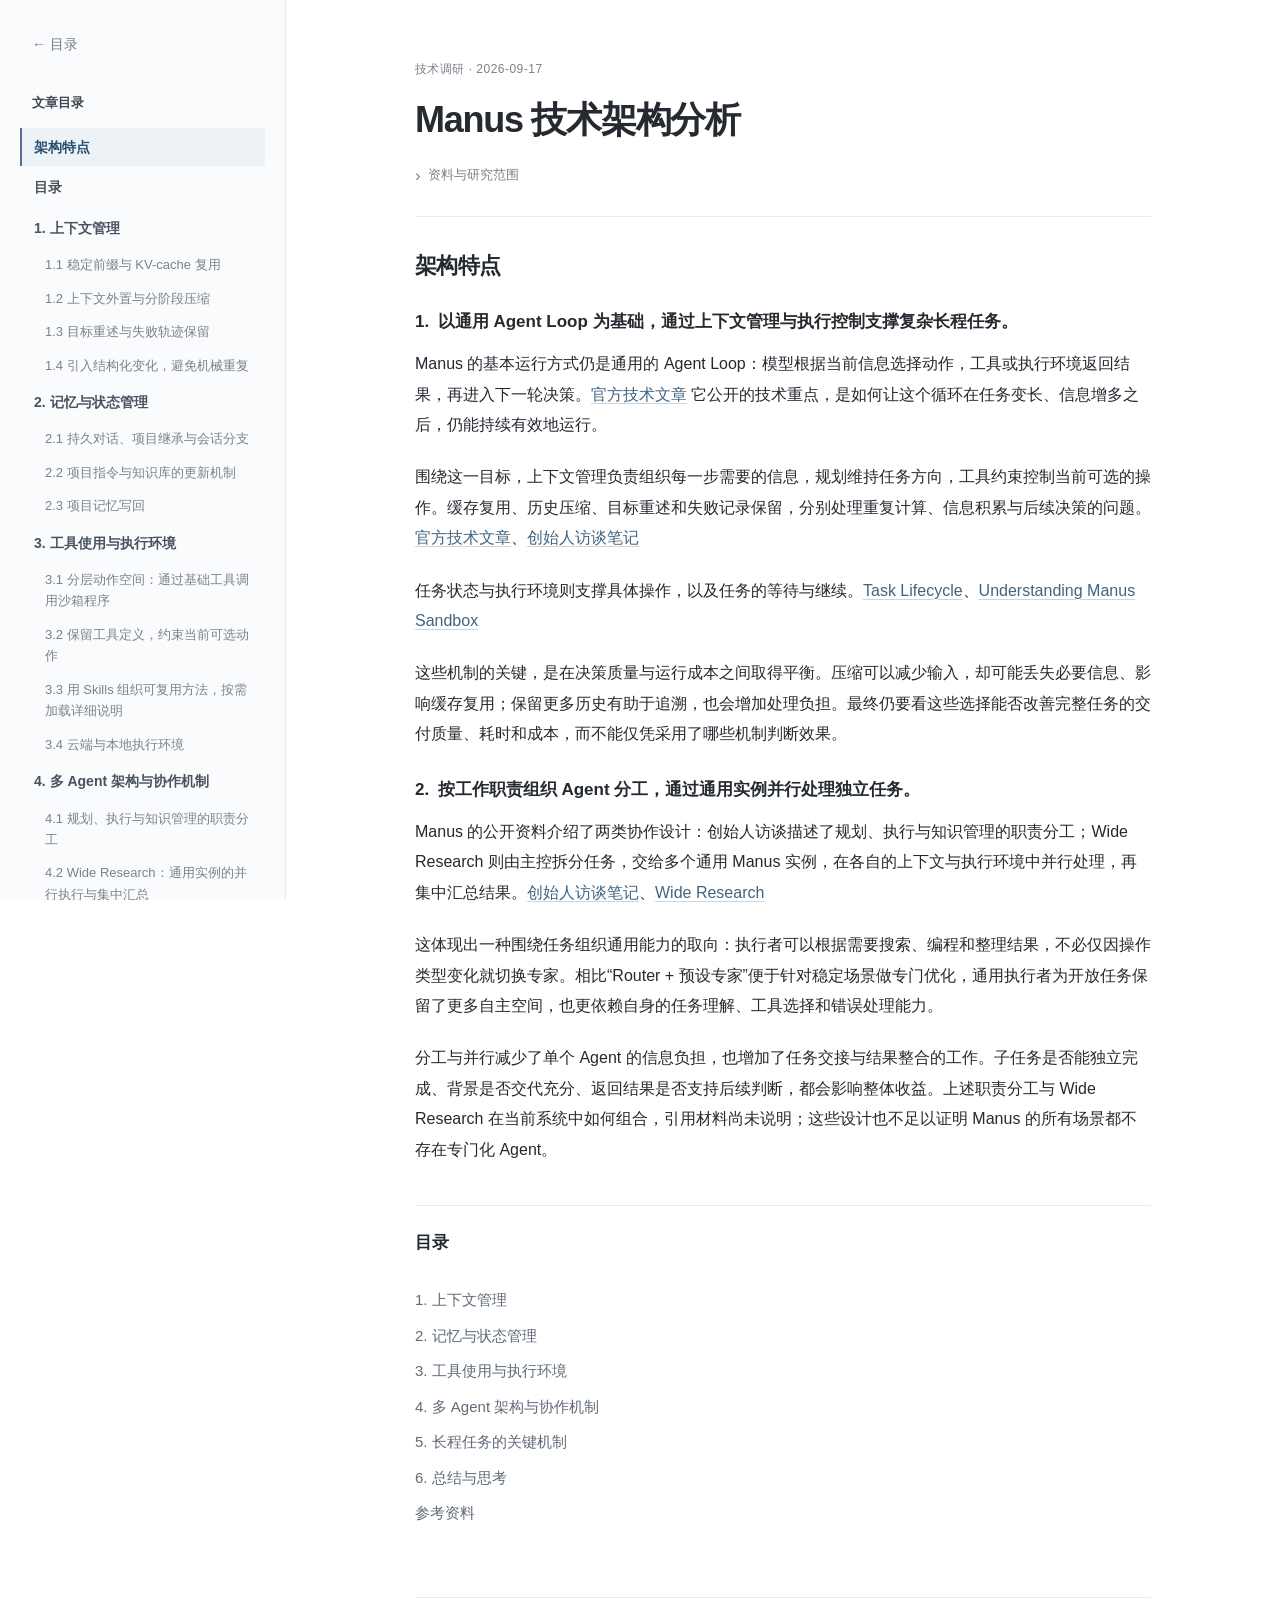
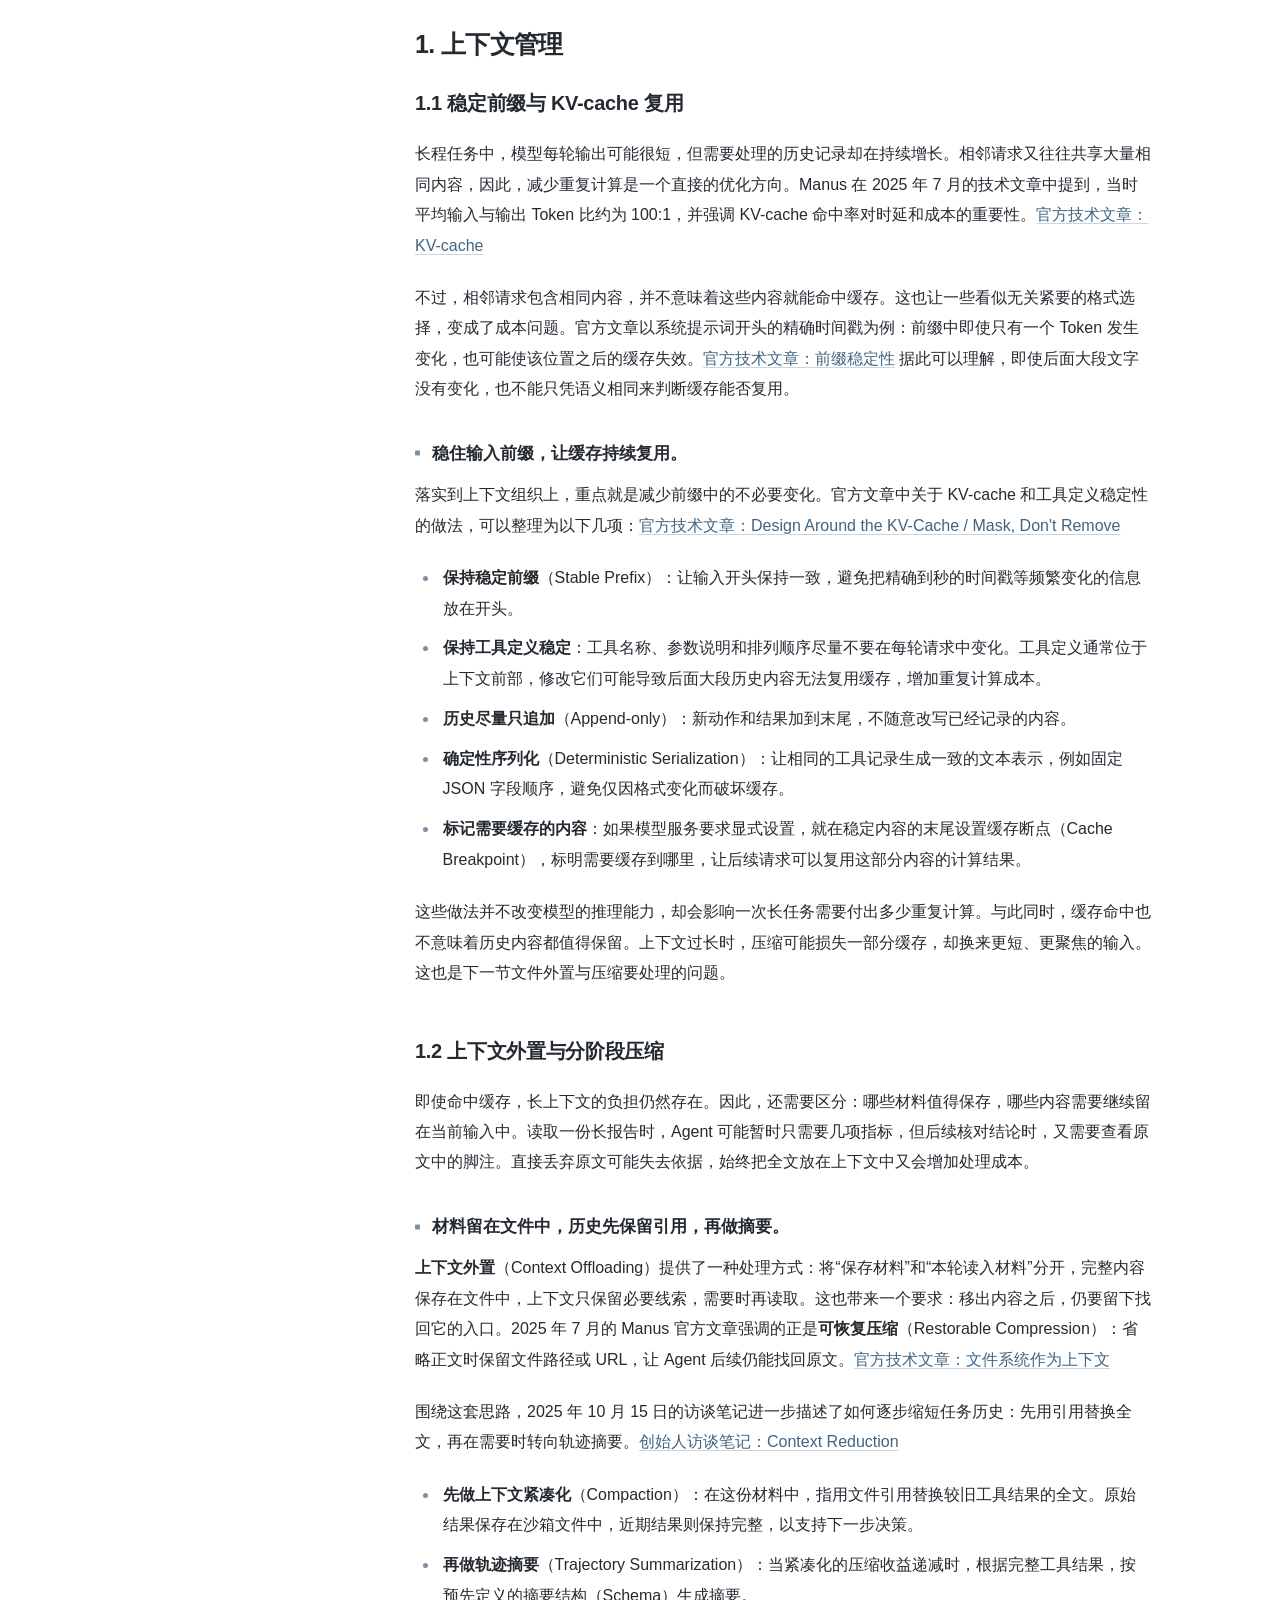
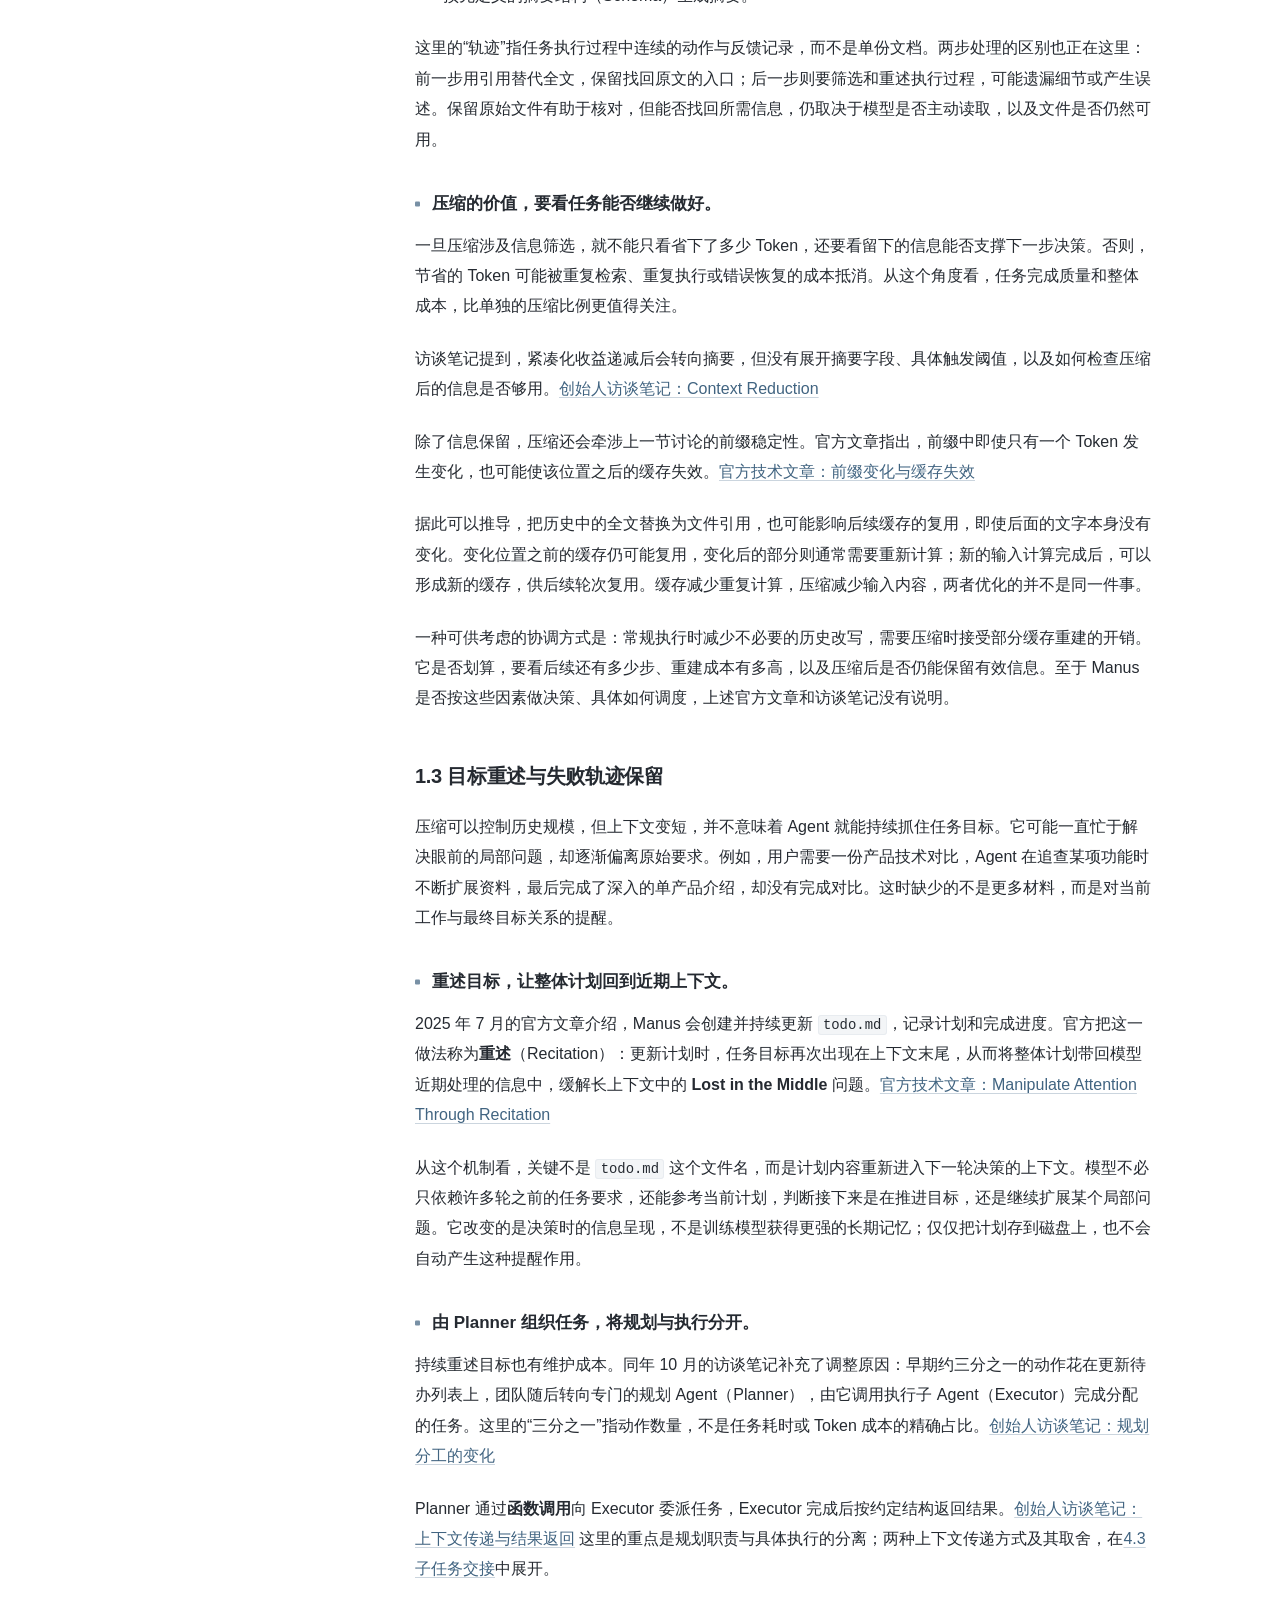
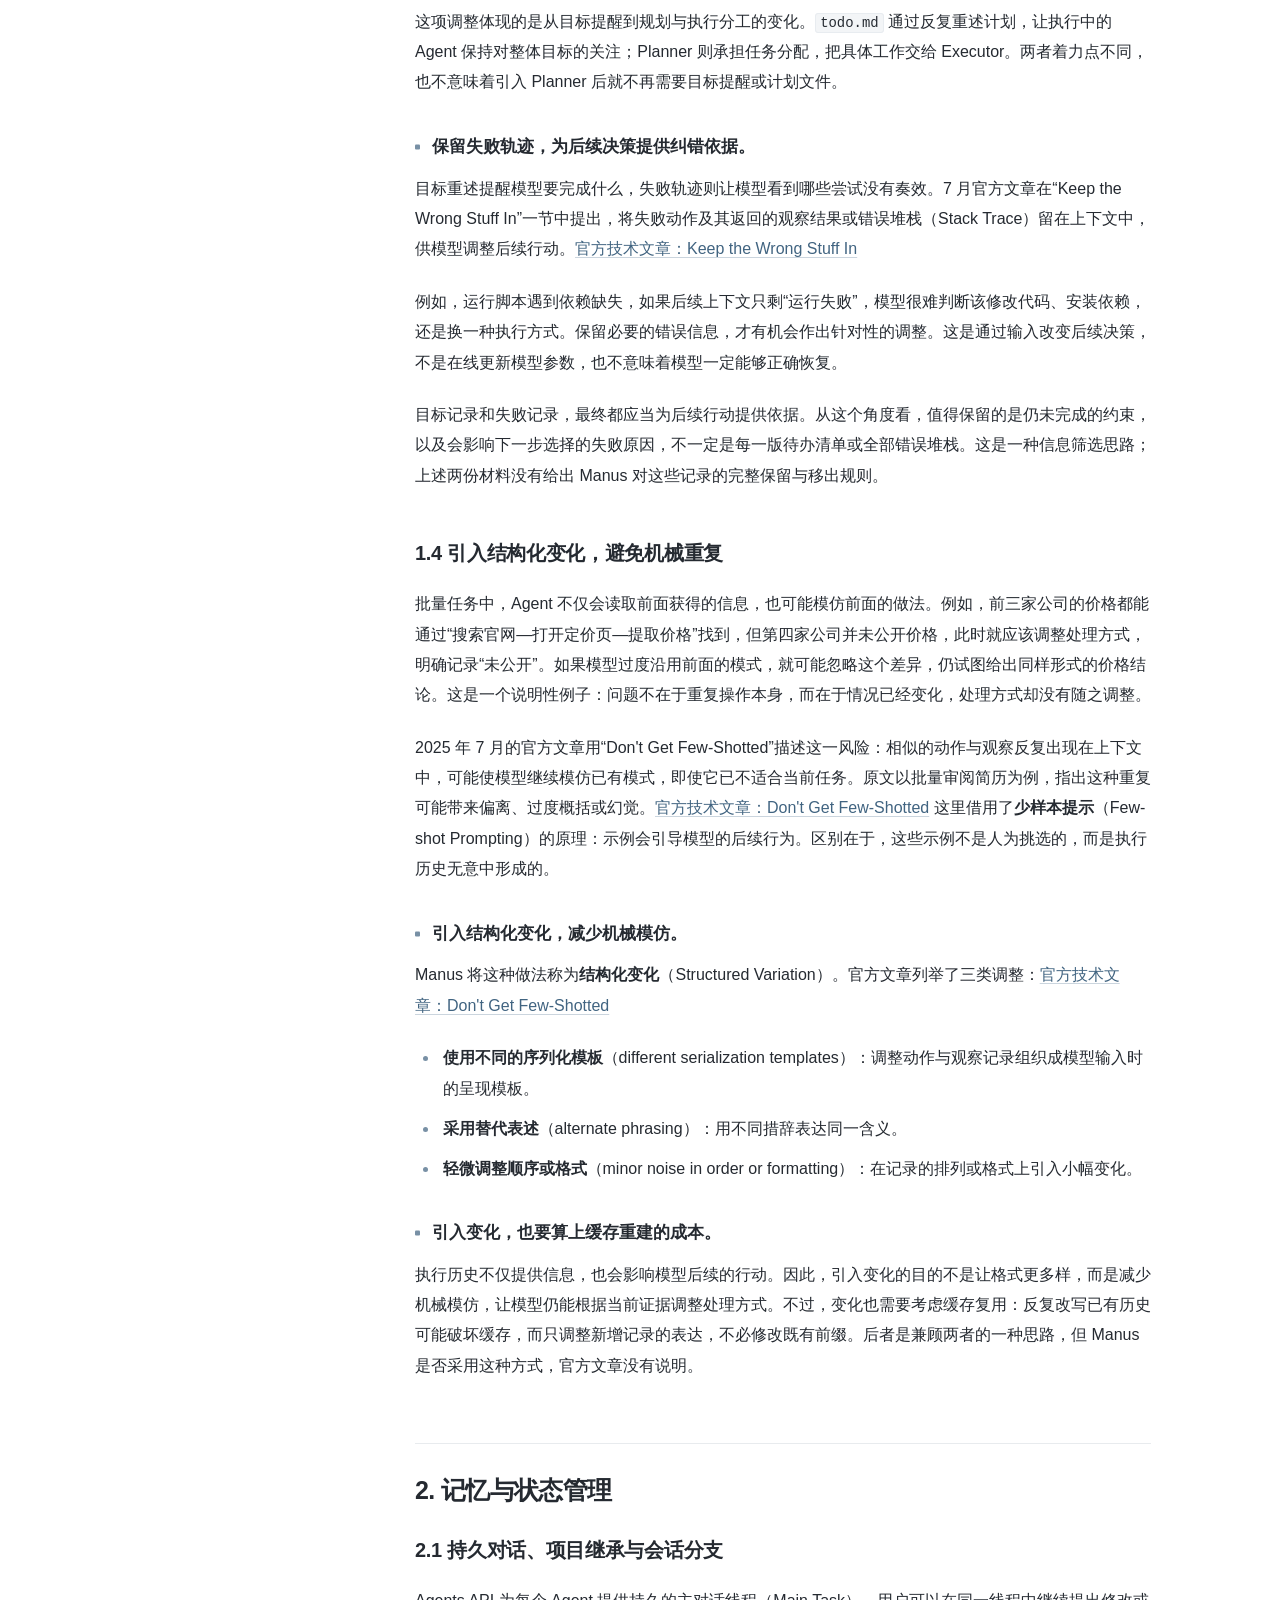
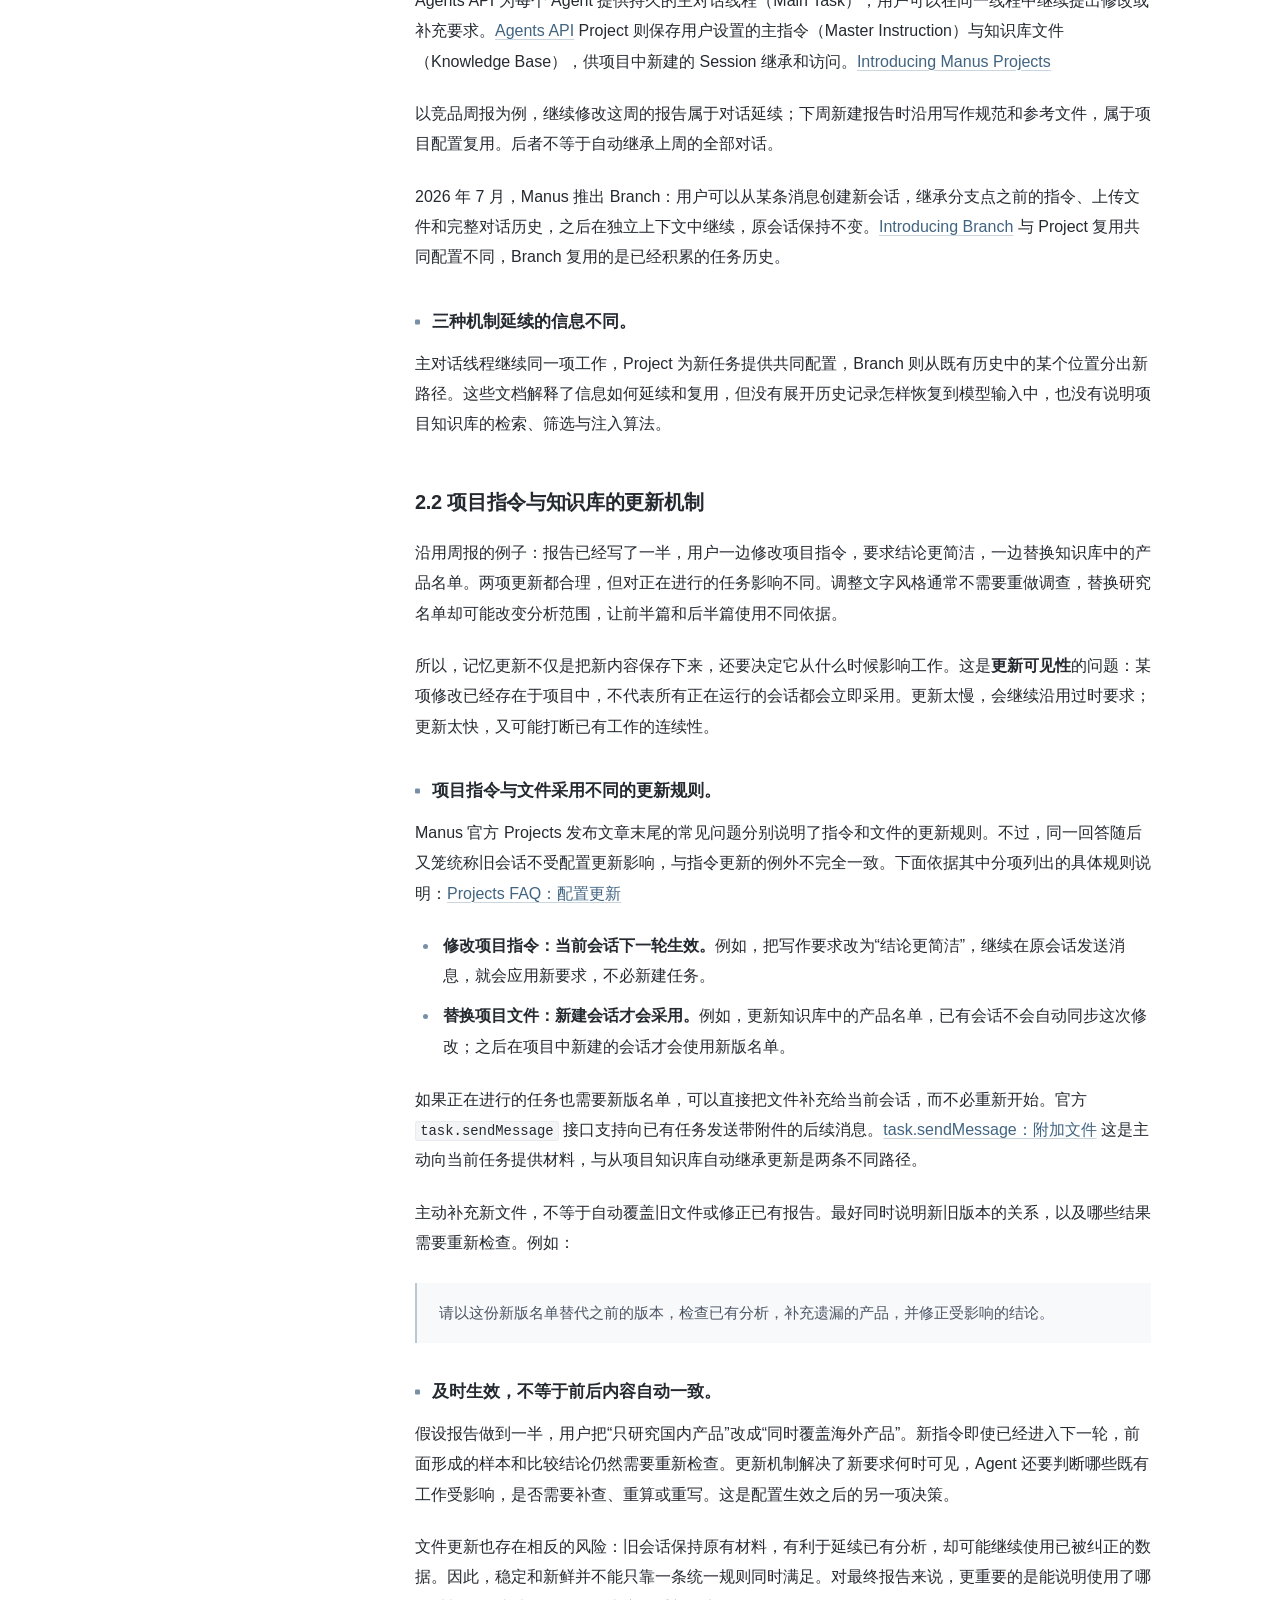
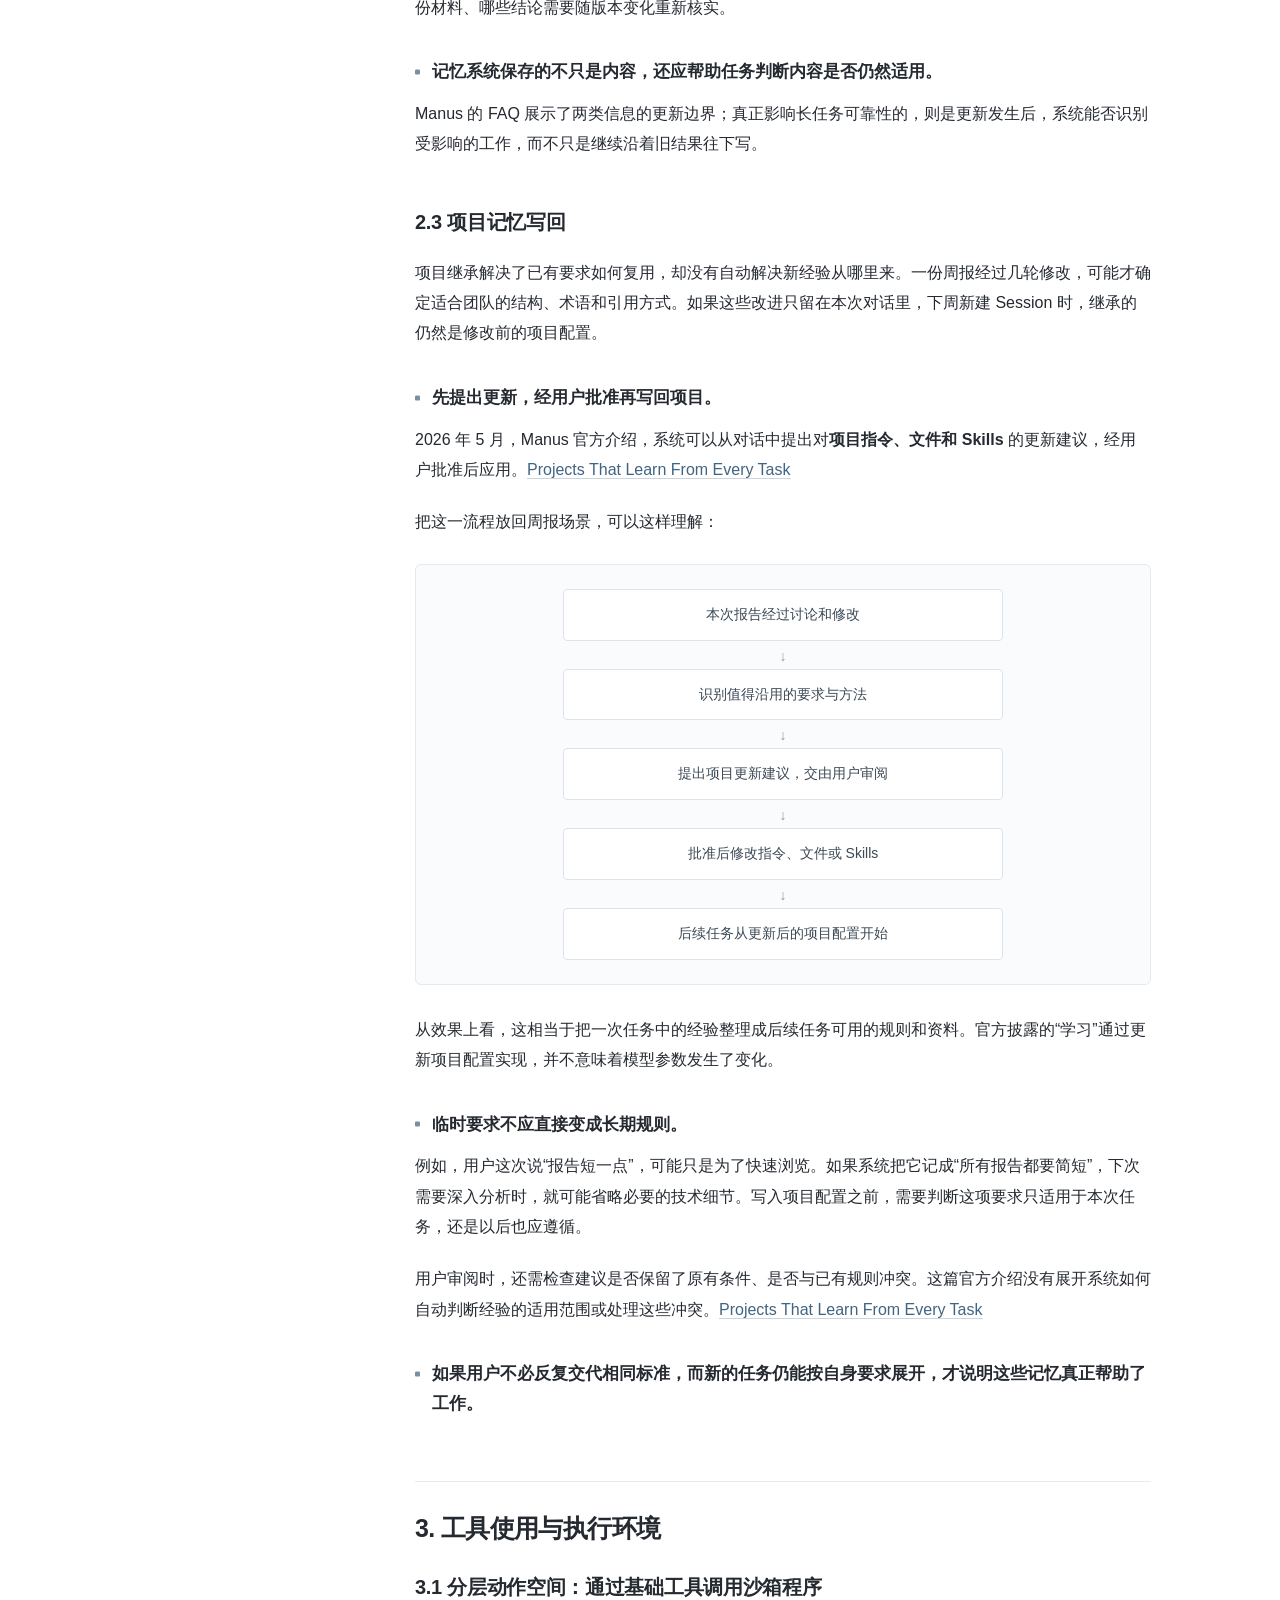
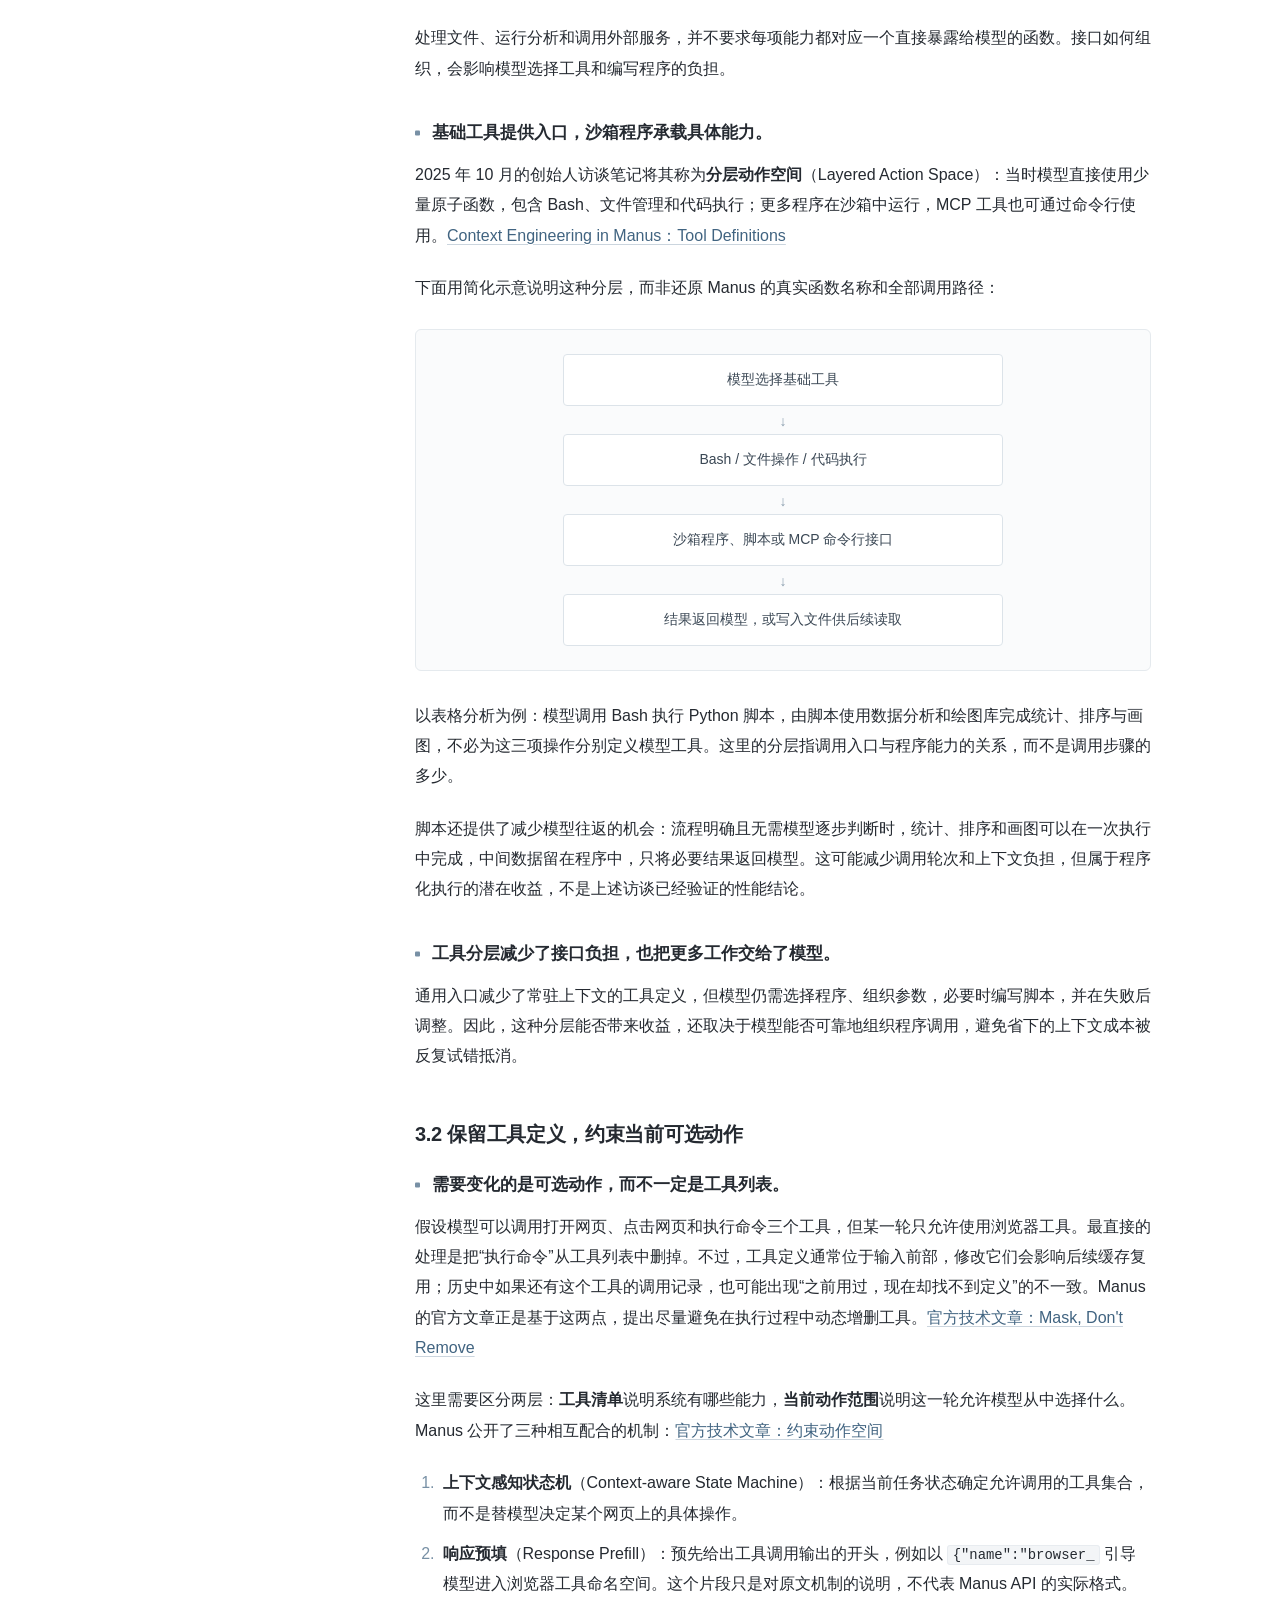
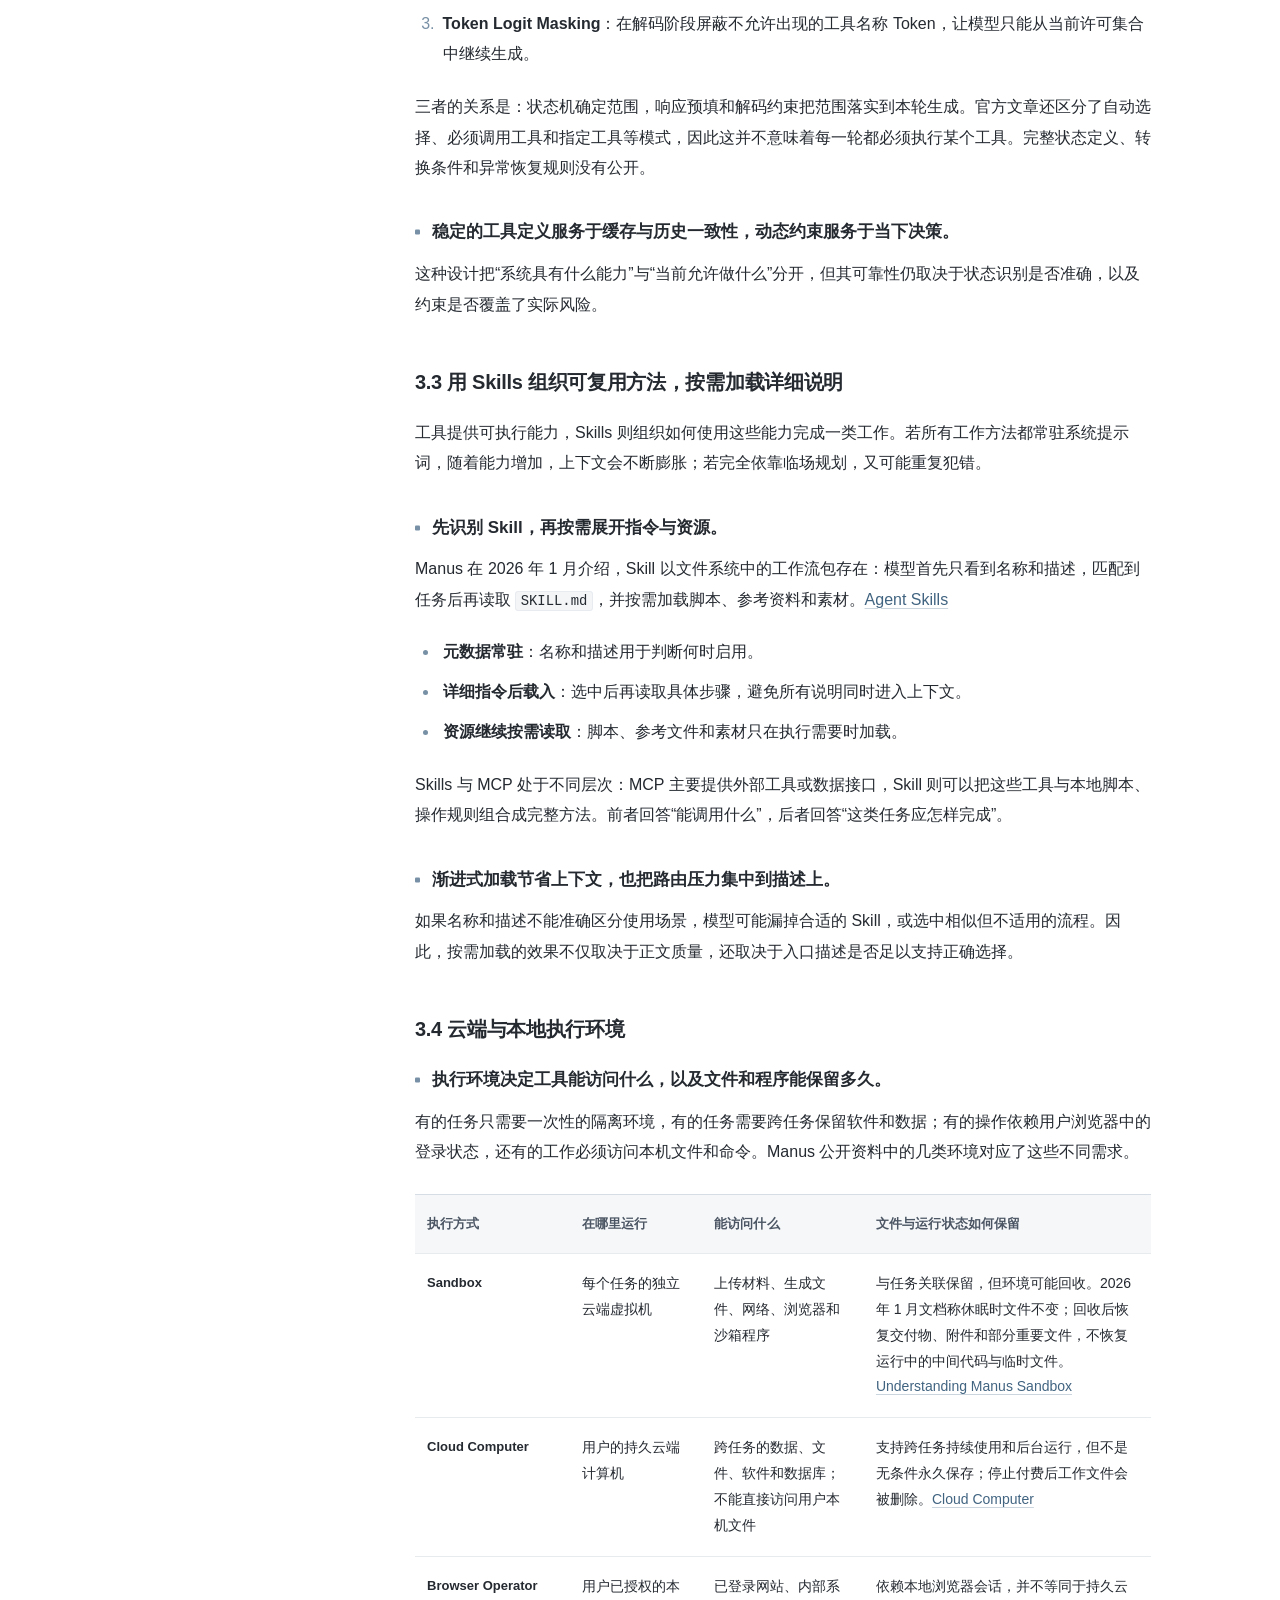
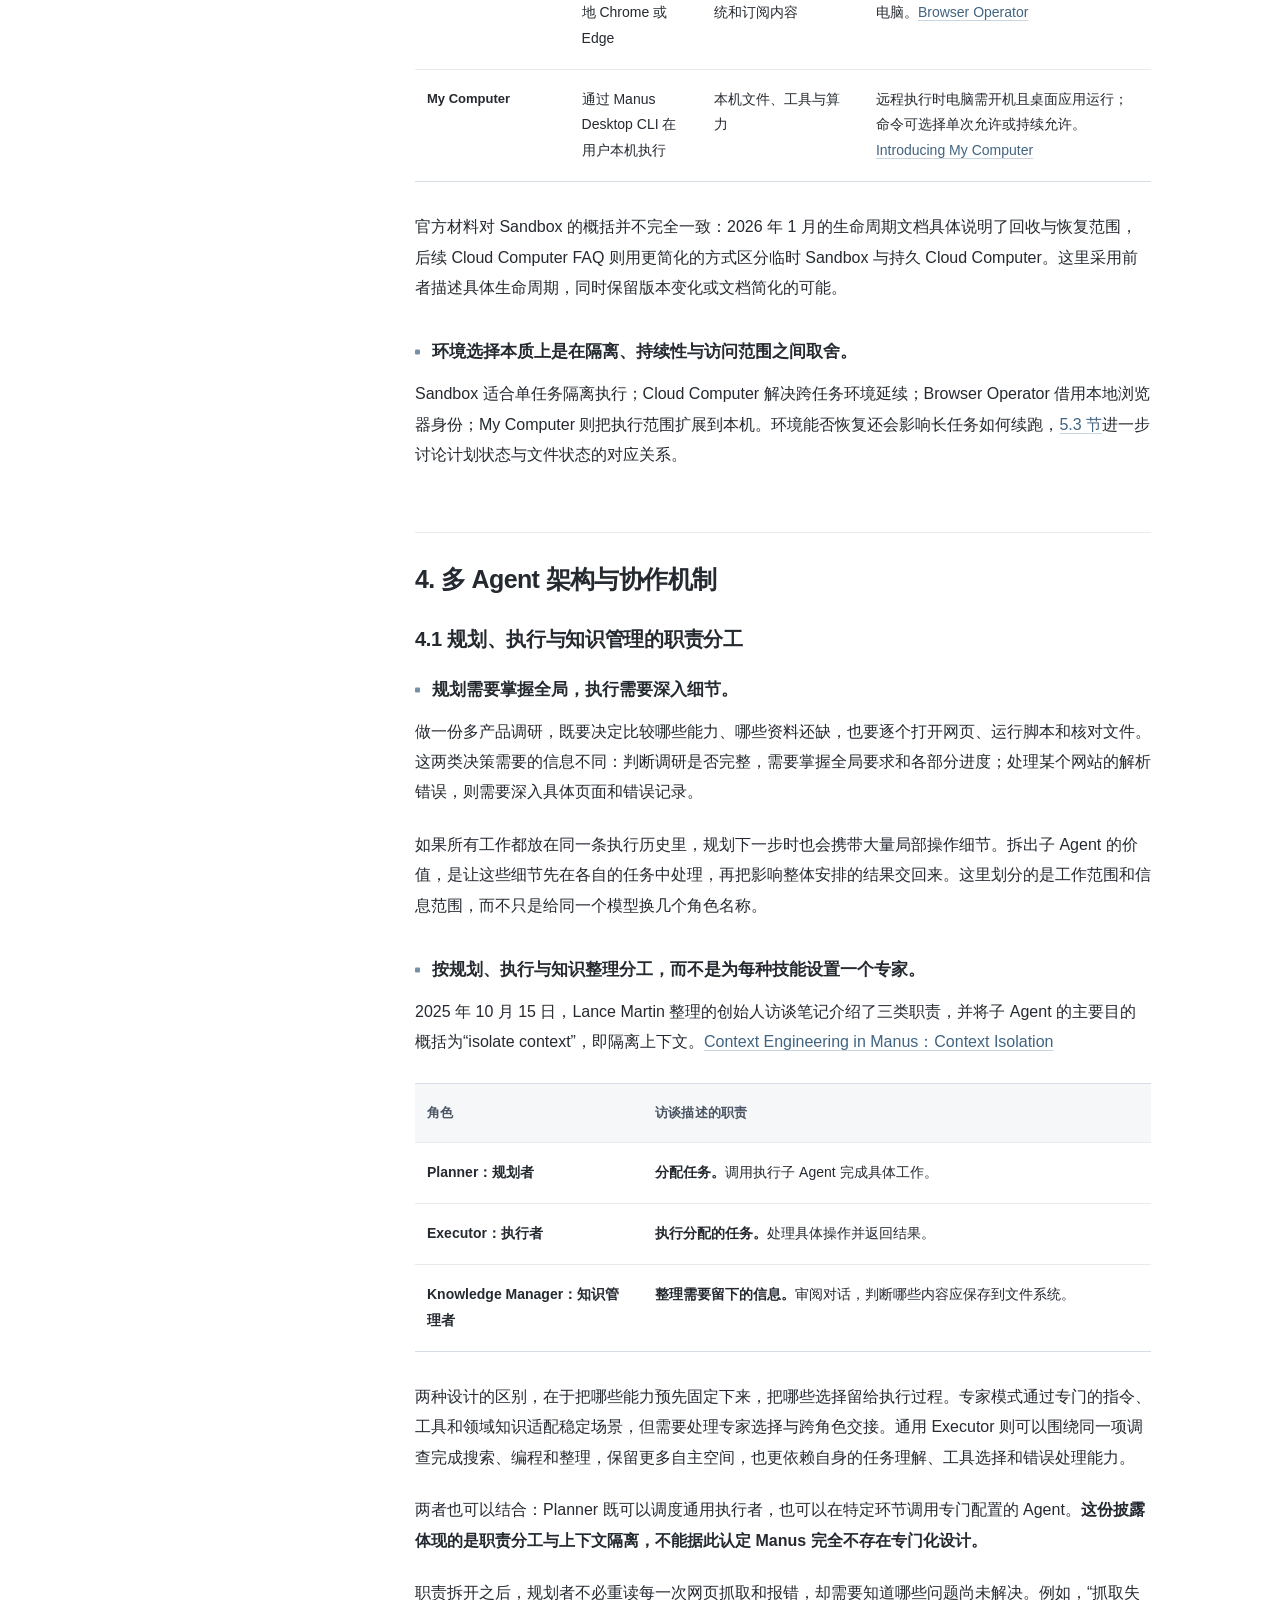
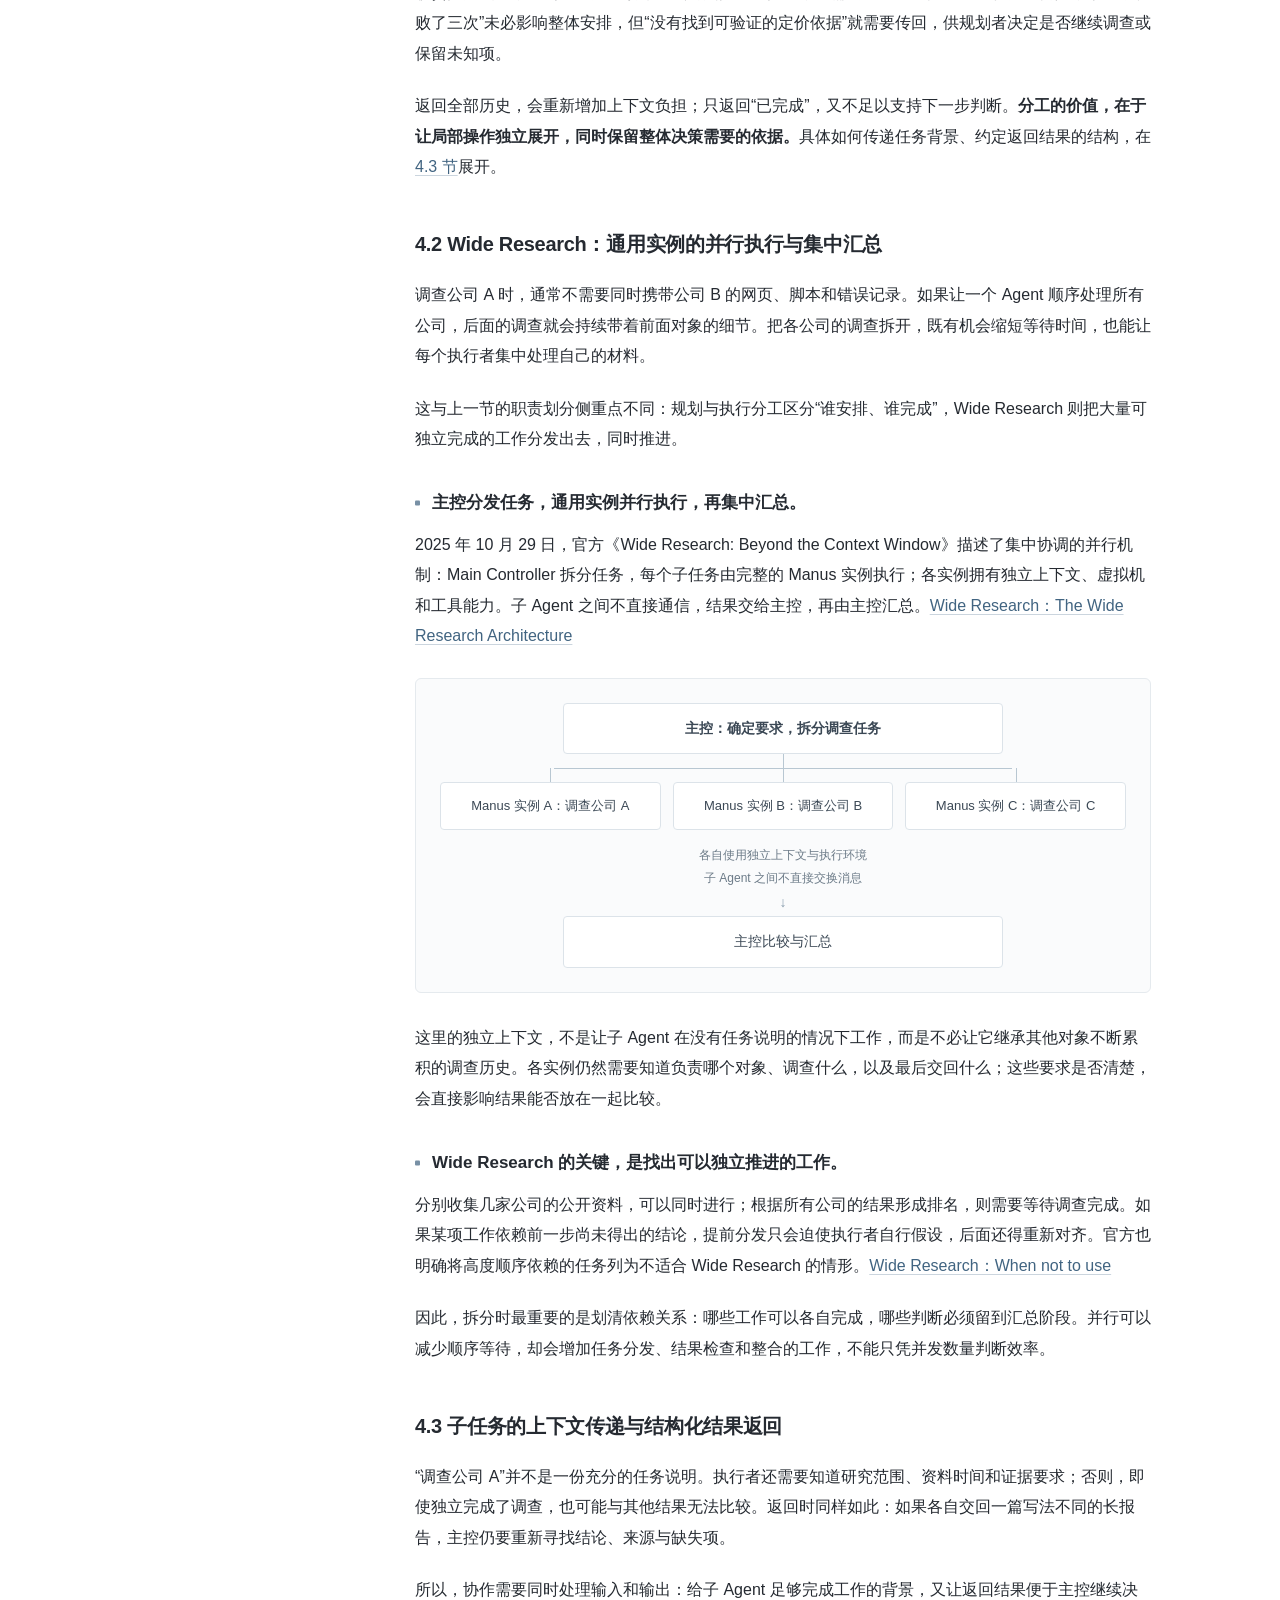
==== commit e3a4ea69: "Improve article layout without changing content" ====
--- a/manus/manus.html
+++ b/manus/manus.html
@@ -56,15 +56,13 @@
 <p>Manus 的基本运行方式仍是通用的 Agent Loop：模型根据当前信息选择动作，工具或执行环境返回结果，再进入下一轮决策。<a href="https://manus.im/blog/Context-Engineering-for-AI-Agents-Lessons-from-Building-Manus" target="_blank" rel="noopener">官方技术文章</a> 它公开的技术重点，是如何让这个循环在任务变长、信息增多之后，仍能持续有效地运行。</p>
 <p>围绕这一目标，上下文管理负责组织每一步需要的信息，规划维持任务方向，工具约束控制当前可选的操作。缓存复用、历史压缩、目标重述和失败记录保留，分别处理重复计算、信息积累与后续决策的问题。<a href="https://manus.im/blog/Context-Engineering-for-AI-Agents-Lessons-from-Building-Manus" target="_blank" rel="noopener">官方技术文章</a>、<a href="https://rlancemartin.github.io/2025/10/15/manus/" target="_blank" rel="noopener">创始人访谈笔记</a></p>
 <p>任务状态与执行环境则支撑具体操作，以及任务的等待与继续。<a href="https://open.manus.ai/docs/v2/task-lifecycle" target="_blank" rel="noopener">Task Lifecycle</a>、<a href="https://manus.im/blog/manus-sandbox" target="_blank" rel="noopener">Understanding Manus Sandbox</a></p>
-<p class="lead-statement"><strong>这些机制的关键，是在决策质量与运行成本之间取得平衡。</strong></p>
-<p>压缩可以减少输入，却可能丢失必要信息、影响缓存复用；保留更多历史有助于追溯，也会增加处理负担。最终仍要看这些选择能否改善完整任务的交付质量、耗时和成本，而不能仅凭采用了哪些机制判断效果。</p>
+<p>这些机制的关键，是在决策质量与运行成本之间取得平衡。压缩可以减少输入，却可能丢失必要信息、影响缓存复用；保留更多历史有助于追溯，也会增加处理负担。最终仍要看这些选择能否改善完整任务的交付质量、耗时和成本，而不能仅凭采用了哪些机制判断效果。</p>
 <ol start="2">
 <li><strong>按工作职责组织 Agent 分工，通过通用实例并行处理独立任务。</strong></li>
 </ol>
 <p>Manus 的公开资料介绍了两类协作设计：创始人访谈描述了规划、执行与知识管理的职责分工；Wide Research 则由主控拆分任务，交给多个通用 Manus 实例，在各自的上下文与执行环境中并行处理，再集中汇总结果。<a href="https://rlancemartin.github.io/2025/10/15/manus/" target="_blank" rel="noopener">创始人访谈笔记</a>、<a href="https://manus.im/blog/manus-wide-research-solve-context-problem" target="_blank" rel="noopener">Wide Research</a></p>
 <p>这体现出一种围绕任务组织通用能力的取向：执行者可以根据需要搜索、编程和整理结果，不必仅因操作类型变化就切换专家。相比“Router + 预设专家”便于针对稳定场景做专门优化，通用执行者为开放任务保留了更多自主空间，也更依赖自身的任务理解、工具选择和错误处理能力。</p>
-<p class="lead-statement"><strong>分工与并行减少了单个 Agent 的信息负担，也增加了任务交接与结果整合的工作。</strong></p>
-<p>子任务是否能独立完成、背景是否交代充分、返回结果是否支持后续判断，都会影响整体收益。上述职责分工与 Wide Research 在当前系统中如何组合，引用材料尚未说明；这些设计也不足以证明 Manus 的所有场景都不存在专门化 Agent。</p>
+<p>分工与并行减少了单个 Agent 的信息负担，也增加了任务交接与结果整合的工作。子任务是否能独立完成、背景是否交代充分、返回结果是否支持后续判断，都会影响整体收益。上述职责分工与 Wide Research 在当前系统中如何组合，引用材料尚未说明；这些设计也不足以证明 Manus 的所有场景都不存在专门化 Agent。</p>
 <h2 id="目录">目录</h2>
 <ul>
 <li><a href="#1-%E4%B8%8A%E4%B8%8B%E6%96%87%E7%AE%A1%E7%90%86">1. 上下文管理</a></li>
@@ -163,16 +161,7 @@
 <p class="lead-statement"><strong>先提出更新，经用户批准再写回项目。</strong></p>
 <p>2026 年 5 月，Manus 官方介绍，系统可以从对话中提出对<strong>项目指令、文件和 Skills</strong> 的更新建议，经用户批准后应用。<a href="https://manus.im/blog/manus-projects-self-updating" target="_blank" rel="noopener">Projects That Learn From Every Task</a></p>
 <p>把这一流程放回周报场景，可以这样理解：</p>
-<pre><code class="language-text">本次报告经过讨论和修改
-          ↓
-识别值得沿用的要求与方法
-          ↓
-提出项目更新建议，交由用户审阅
-          ↓
-批准后修改指令、文件或 Skills
-          ↓
-后续任务从更新后的项目配置开始
-</code></pre>
+<figure class="flow-diagram" aria-label="执行流程"><ol class="flow-steps"><li class="flow-node">本次报告经过讨论和修改</li><li class="flow-node">识别值得沿用的要求与方法</li><li class="flow-node">提出项目更新建议，交由用户审阅</li><li class="flow-node">批准后修改指令、文件或 Skills</li><li class="flow-node">后续任务从更新后的项目配置开始</li></ol></figure>
 <p>从效果上看，这相当于把一次任务中的经验整理成后续任务可用的规则和资料。官方披露的“学习”通过更新项目配置实现，并不意味着模型参数发生了变化。</p>
 <p class="lead-statement"><strong>临时要求不应直接变成长期规则。</strong></p>
 <p>例如，用户这次说“报告短一点”，可能只是为了快速浏览。如果系统把它记成“所有报告都要简短”，下次需要深入分析时，就可能省略必要的技术细节。写入项目配置之前，需要判断这项要求只适用于本次任务，还是以后也应遵循。</p>
@@ -185,14 +174,7 @@
 <p class="lead-statement"><strong>基础工具提供入口，沙箱程序承载具体能力。</strong></p>
 <p>2025 年 10 月的创始人访谈笔记将其称为<strong>分层动作空间</strong>（Layered Action Space）：当时模型直接使用少量原子函数，包含 Bash、文件管理和代码执行；更多程序在沙箱中运行，MCP 工具也可通过命令行使用。<a href="https://rlancemartin.github.io/2025/10/15/manus/" target="_blank" rel="noopener">Context Engineering in Manus：Tool Definitions</a></p>
 <p>下面用简化示意说明这种分层，而非还原 Manus 的真实函数名称和全部调用路径：</p>
-<pre><code class="language-text">模型选择基础工具
-        ↓
-Bash / 文件操作 / 代码执行
-        ↓
-沙箱程序、脚本或 MCP 命令行接口
-        ↓
-结果返回模型，或写入文件供后续读取
-</code></pre>
+<figure class="flow-diagram" aria-label="执行流程"><ol class="flow-steps"><li class="flow-node">模型选择基础工具</li><li class="flow-node">Bash / 文件操作 / 代码执行</li><li class="flow-node">沙箱程序、脚本或 MCP 命令行接口</li><li class="flow-node">结果返回模型，或写入文件供后续读取</li></ol></figure>
 <p>以表格分析为例：模型调用 Bash 执行 Python 脚本，由脚本使用数据分析和绘图库完成统计、排序与画图，不必为这三项操作分别定义模型工具。这里的分层指调用入口与程序能力的关系，而不是调用步骤的多少。</p>
 <p>脚本还提供了减少模型往返的机会：流程明确且无需模型逐步判断时，统计、排序和画图可以在一次执行中完成，中间数据留在程序中，只将必要结果返回模型。这可能减少调用轮次和上下文负担，但属于程序化执行的潜在收益，不是上述访谈已经验证的性能结论。</p>
 <p class="lead-statement"><strong>工具分层减少了接口负担，也把更多工作交给了模型。</strong></p>
@@ -224,7 +206,7 @@
 <h3 id="34-云端与本地执行环境">3.4 云端与本地执行环境</h3>
 <p class="lead-statement"><strong>执行环境决定工具能访问什么，以及文件和程序能保留多久。</strong></p>
 <p>有的任务只需要一次性的隔离环境，有的任务需要跨任务保留软件和数据；有的操作依赖用户浏览器中的登录状态，还有的工作必须访问本机文件和命令。Manus 公开资料中的几类环境对应了这些不同需求。</p>
-<div class="table-wrap"><table>
+<div class="table-wrap" role="region" aria-label="对比表格，可横向滚动" tabindex="0"><table class="comparison-table columns-4"><colgroup><col style="width:21%"><col style="width:18%"><col style="width:22%"><col style="width:39%"></colgroup>
 <thead>
 <tr>
 <th>执行方式</th>
@@ -271,7 +253,7 @@
 <p>如果所有工作都放在同一条执行历史里，规划下一步时也会携带大量局部操作细节。拆出子 Agent 的价值，是让这些细节先在各自的任务中处理，再把影响整体安排的结果交回来。这里划分的是工作范围和信息范围，而不只是给同一个模型换几个角色名称。</p>
 <p class="lead-statement"><strong>按规划、执行与知识整理分工，而不是为每种技能设置一个专家。</strong></p>
 <p>2025 年 10 月 15 日，Lance Martin 整理的创始人访谈笔记介绍了三类职责，并将子 Agent 的主要目的概括为“isolate context”，即隔离上下文。<a href="https://rlancemartin.github.io/2025/10/15/manus/" target="_blank" rel="noopener">Context Engineering in Manus：Context Isolation</a></p>
-<div class="table-wrap"><table>
+<div class="table-wrap" role="region" aria-label="对比表格，可横向滚动" tabindex="0"><table class="comparison-table columns-2"><colgroup><col style="width:31%"><col style="width:69%"></colgroup>
 <thead>
 <tr>
 <th>角色</th>
@@ -302,15 +284,7 @@
 <p>这与上一节的职责划分侧重点不同：规划与执行分工区分“谁安排、谁完成”，Wide Research 则把大量可独立完成的工作分发出去，同时推进。</p>
 <p class="lead-statement"><strong>主控分发任务，通用实例并行执行，再集中汇总。</strong></p>
 <p>2025 年 10 月 29 日，官方《Wide Research: Beyond the Context Window》描述了集中协调的并行机制：Main Controller 拆分任务，每个子任务由完整的 Manus 实例执行；各实例拥有独立上下文、虚拟机和工具能力。子 Agent 之间不直接通信，结果交给主控，再由主控汇总。<a href="https://manus.im/blog/manus-wide-research-solve-context-problem" target="_blank" rel="noopener">Wide Research：The Wide Research Architecture</a></p>
-<pre><code class="language-text">主控：确定要求，拆分调查任务
-├─ Manus 实例 A：调查公司 A
-├─ Manus 实例 B：调查公司 B
-└─ Manus 实例 C：调查公司 C
-   各自使用独立上下文与执行环境
-   子 Agent 之间不直接交换消息
-                ↓
-          主控比较与汇总
-</code></pre>
+<figure class="flow-diagram flow-parallel" aria-label="并行执行流程"><div class="flow-node flow-controller">主控：确定要求，拆分调查任务</div><div class="flow-branches"><div class="flow-node">Manus 实例 A：调查公司 A</div><div class="flow-node">Manus 实例 B：调查公司 B</div><div class="flow-node">Manus 实例 C：调查公司 C</div></div><div class="flow-notes"><p>各自使用独立上下文与执行环境</p><p>子 Agent 之间不直接交换消息</p></div><div class="flow-node flow-result">主控比较与汇总</div></figure>
 <p>这里的独立上下文，不是让子 Agent 在没有任务说明的情况下工作，而是不必让它继承其他对象不断累积的调查历史。各实例仍然需要知道负责哪个对象、调查什么，以及最后交回什么；这些要求是否清楚，会直接影响结果能否放在一起比较。</p>
 <p class="lead-statement"><strong>Wide Research 的关键，是找出可以独立推进的工作。</strong></p>
 <p>分别收集几家公司的公开资料，可以同时进行；根据所有公司的结果形成排名，则需要等待调查完成。如果某项工作依赖前一步尚未得出的结论，提前分发只会迫使执行者自行假设，后面还得重新对齐。官方也明确将高度顺序依赖的任务列为不适合 Wide Research 的情形。<a href="https://manus.im/blog/manus-wide-research-solve-context-problem" target="_blank" rel="noopener">Wide Research：When not to use</a></p>
@@ -327,7 +301,7 @@
 </ul>
 <p class="lead-statement"><strong>简单任务传递指令，复杂任务可以共享完整上下文。</strong></p>
 <p>访谈给出了两种方式的定性适用情形，但没有展开具体判定规则，也未说明选择由模型还是程序完成。<a href="https://rlancemartin.github.io/2025/10/15/manus/#context-isolation" target="_blank" rel="noopener">创始人访谈笔记：Context Isolation</a> 从信息交接的角度看，它们各有好处和代价：</p>
-<div class="table-wrap"><table>
+<div class="table-wrap" role="region" aria-label="对比表格，可横向滚动" tabindex="0"><table class="comparison-table columns-3"><colgroup><col style="width:32%"><col style="width:34%"><col style="width:34%"></colgroup>
 <thead>
 <tr>
 <th>方式</th>
@@ -370,7 +344,7 @@
 <p>长程任务不一定能完全自主完成。遇到需要用户补充的信息，或尚未获准的外部操作时，系统需要保留当前任务状态，等待用户响应后再继续，而不是让 Agent 自行猜测或反复尝试。</p>
 <p class="lead-statement"><strong>用任务状态区分运行、等待与结束。</strong></p>
 <p>Task Lifecycle 文档说明，任务创建后异步执行，通过状态事件区分 <code>running</code>（运行中）、<code>waiting</code>（等待输入或确认）、<code>stopped</code>（该文档中表示任务完成）和 <code>error</code>（任务失败）。任务进入等待状态后，接入程序需要区分：如果 Agent 在向用户提问，就通过消息接口补充答案；如果在等待某项操作的批准，就通过动作确认接口提交用户的决定。<a href="https://open.manus.ai/docs/v2/task-lifecycle" target="_blank" rel="noopener">Task Lifecycle：Task status / Handling waiting status</a></p>
-<div class="table-wrap"><table>
+<div class="table-wrap" role="region" aria-label="对比表格，可横向滚动" tabindex="0"><table class="comparison-table columns-3"><colgroup><col style="width:32%"><col style="width:34%"><col style="width:34%"></colgroup>
 <thead>
 <tr>
 <th>等待原因</th>
--- a/editorial.css
+++ b/editorial.css
@@ -22,3 +22,41 @@
 @media(max-width:560px){.layout>aside{padding:15px 20px;gap:20px;grid-template-columns:auto 1fr}.side-actions{display:none}main{padding:30px 22px 64px}h1{font-size:29px;letter-spacing:-.04em}.article{font-size:16px;line-height:1.9}.article h2{font-size:23px;margin-top:48px;padding-top:24px}.article h3{font-size:19px;margin-top:34px}.article h2+h3{margin-top:20px}.insight-list>li{font-size:16px}.article pre{padding:16px}.table-wrap{margin-left:0;margin-right:0}}
 @media print{.layout{display:block}.layout>aside,.backtop{display:none}main{padding:0}.article{max-width:none}.research-scope>p.scope{display:block}.research-scope{content-visibility:visible}.research-scope summary{display:none}.article a{color:inherit}}
 @media(prefers-reduced-motion:reduce){.research-scope summary::before{transition:none}}
+
+.article>.lead-statement{font-size:17px;line-height:1.75;margin-top:34px;margin-bottom:12px;padding-left:17px}
+.article>.lead-statement::before{top:.875em}
+.article>.lead-statement strong{font-weight:650}
+.article h3{margin-top:46px;margin-bottom:20px}
+.article h3+.lead-statement{margin-top:0}
+.article>p{margin-bottom:22px}
+
+/* Fixed column proportions; narrow screens scroll the table, not the page. */
+.table-wrap{max-width:100%;overflow-x:auto;overscroll-behavior-x:contain;margin:26px 0 30px;scrollbar-width:thin;scrollbar-color:#c7d2dc transparent}
+.article .comparison-table{width:100%;table-layout:fixed;min-width:580px;font-size:14px;line-height:1.85}
+.article .comparison-table.columns-4{min-width:700px}
+.article .comparison-table.columns-2{min-width:500px}
+.article .comparison-table th,.article .comparison-table td{padding:17px 12px;vertical-align:top;overflow-wrap:break-word;word-break:normal}
+.article .comparison-table th{font-size:13px;letter-spacing:.01em;background:#f5f7f9}
+.article .comparison-table.columns-4 td:first-child{white-space:nowrap;font-size:13px}
+.article .comparison-table tr:last-child td{border-bottom:0}
+.table-wrap:focus-visible{outline:2px solid #7c96ac;outline-offset:4px}
+
+/* Diagram labels come verbatim from the Markdown text diagrams. */
+.flow-diagram{margin:26px 0 30px;padding:24px;background:#fafbfc;border:1px solid #e5eaee;border-radius:6px;font-size:14px;line-height:1.7;color:#3b4855}
+.flow-node{padding:13px 16px;background:#fff;border:1px solid #dce3e9;border-radius:4px;text-align:center;text-wrap:pretty}
+.article .flow-steps{list-style:none;margin:0 auto;padding:0;max-width:440px}
+.article .flow-steps>li{position:relative;margin:0}
+.article .flow-steps>li+li{margin-top:28px}
+.flow-steps>li+li::before{content:'↓';position:absolute;left:calc(50% - 8px);width:16px;top:-27px;line-height:26px;color:#879cac}
+.flow-controller,.flow-result{max-width:440px;margin:0 auto}
+.flow-controller{font-weight:600}
+.flow-branches{display:grid;grid-template-columns:repeat(3,minmax(0,1fr));gap:12px;margin-top:28px;position:relative}
+.flow-branches::before{content:'';position:absolute;left:16.67%;right:16.67%;top:-14px;border-top:1px solid #b8c7d2}
+.flow-branches::after{content:'';position:absolute;left:50%;top:-28px;height:14px;border-left:1px solid #b8c7d2}
+.flow-branches>.flow-node{position:relative;font-size:13px;padding:12px 8px}
+.flow-branches>.flow-node::before{content:'';position:absolute;left:50%;top:-15px;height:14px;border-left:1px solid #b8c7d2}
+.flow-notes{margin:15px 0 28px;text-align:center;color:#6c7b88;font-size:12px}
+.flow-notes p{margin:2px 0}
+.flow-result{position:relative}
+.flow-result::before{content:'↓';position:absolute;left:calc(50% - 8px);width:16px;top:-28px;line-height:26px;color:#879cac}
+@media(max-width:560px){.article>.lead-statement{font-size:16px;line-height:1.8;margin-top:28px}.article h3+.lead-statement{margin-top:0}.flow-diagram{padding:18px 14px}.flow-branches{grid-template-columns:1fr;gap:8px;margin-top:26px}.flow-branches::before{display:none}.flow-branches>.flow-node::before{display:none}.flow-branches::after{content:'↓';border:0;top:-27px;left:calc(50% - 8px);width:16px;height:26px;line-height:26px;text-align:center;color:#879cac}.flow-node{text-wrap:wrap}.table-wrap{margin-top:22px}}
